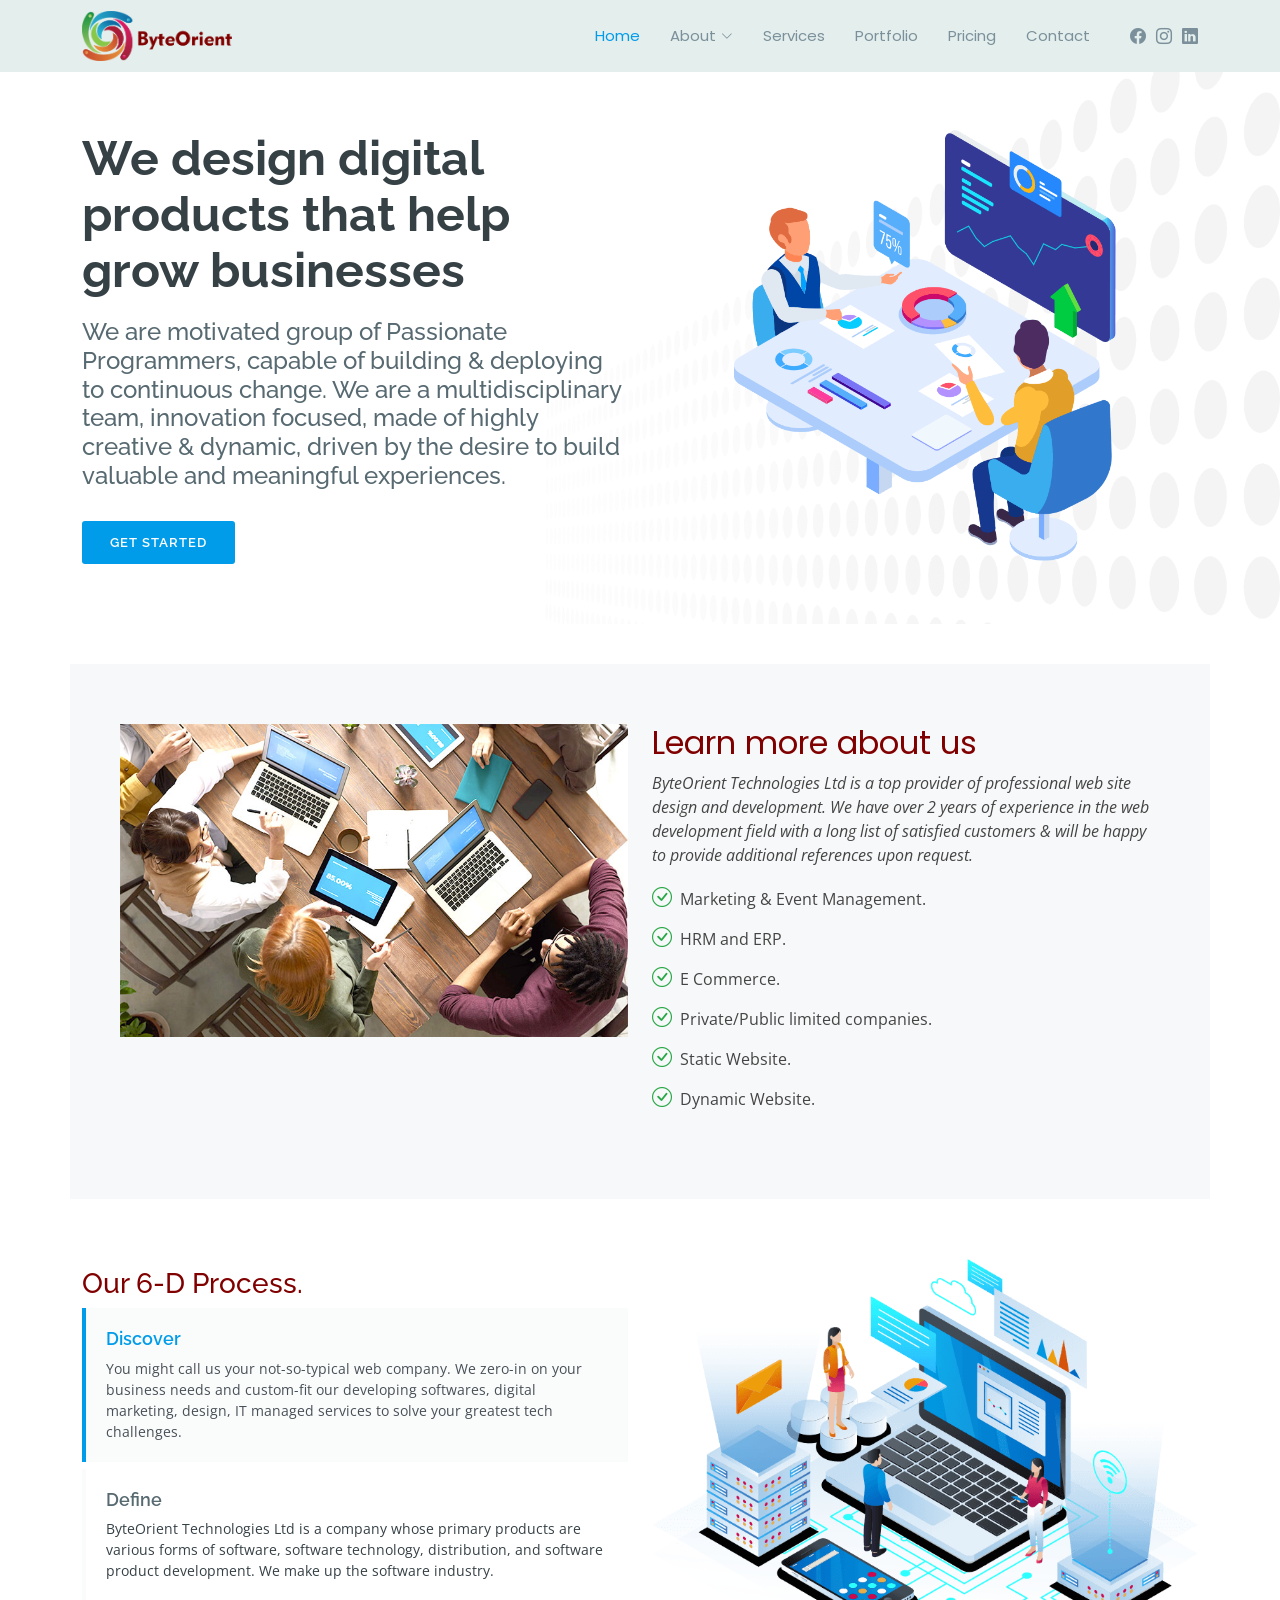
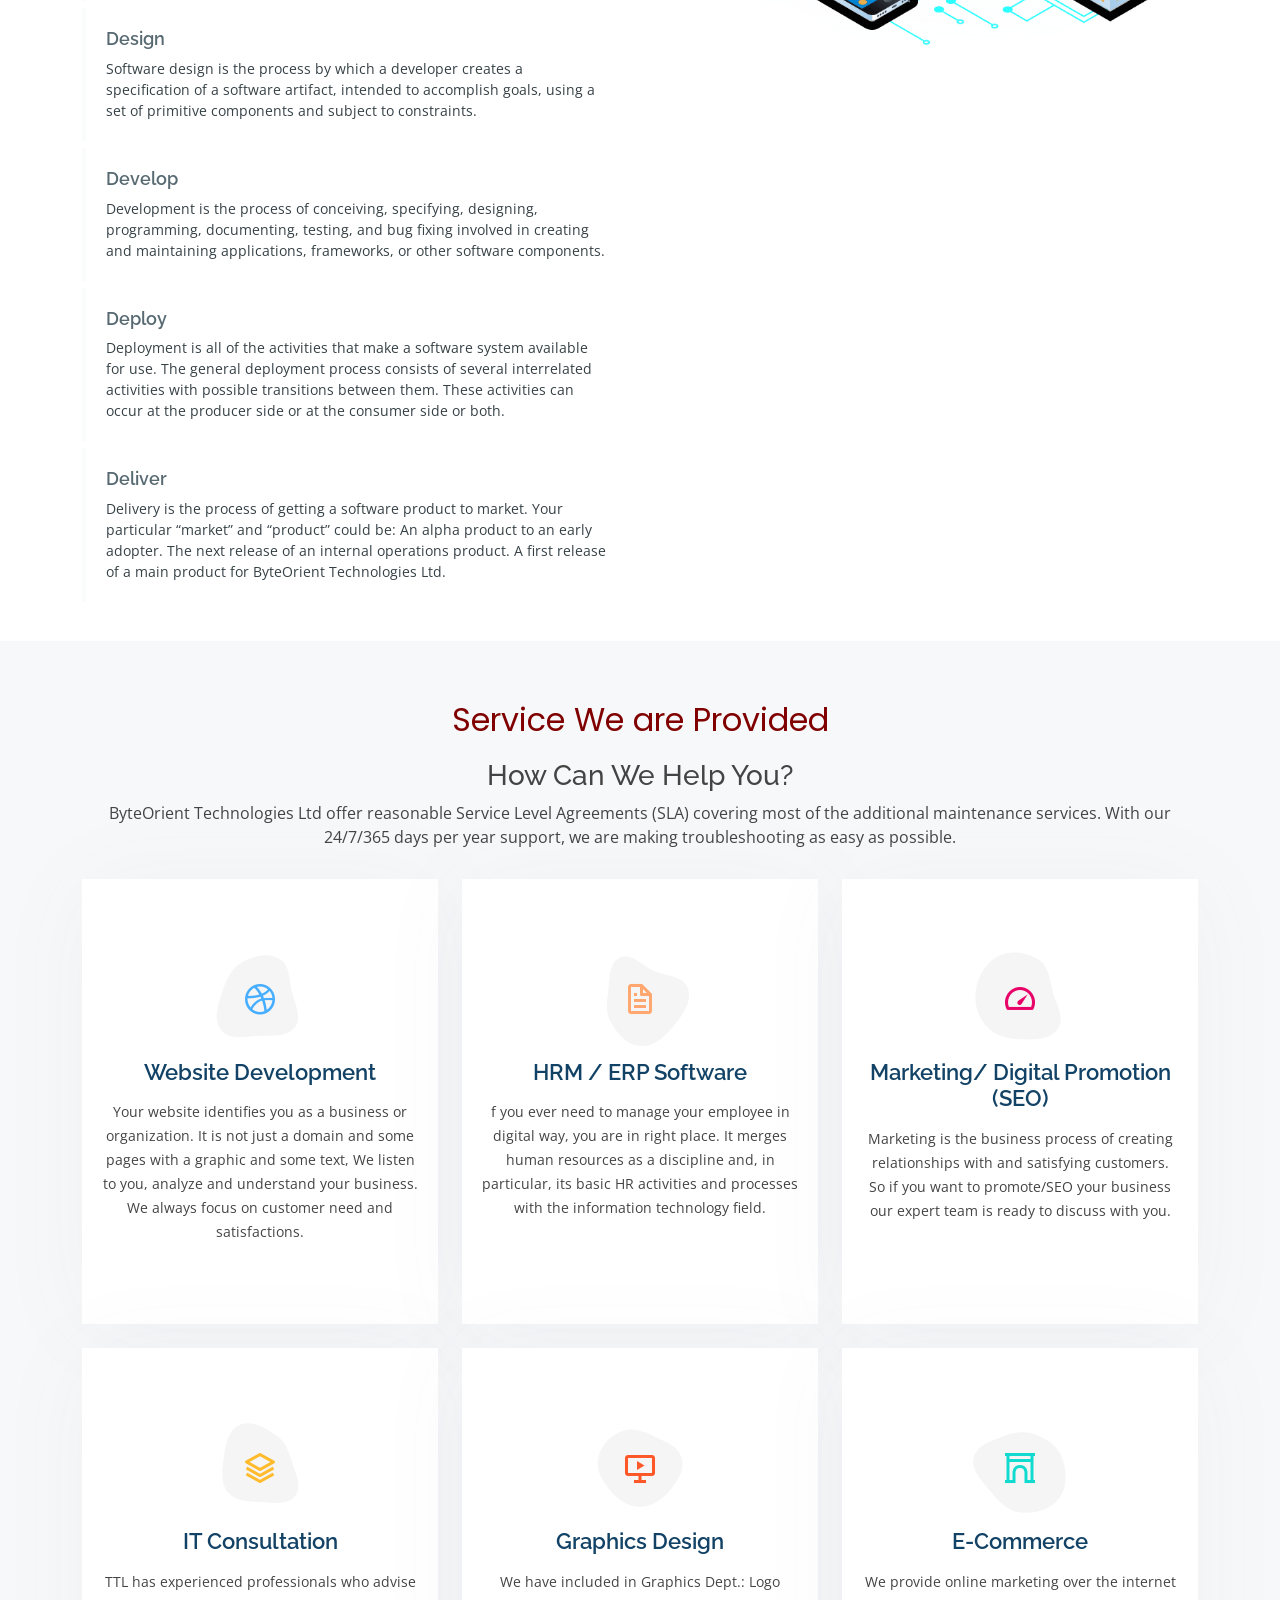
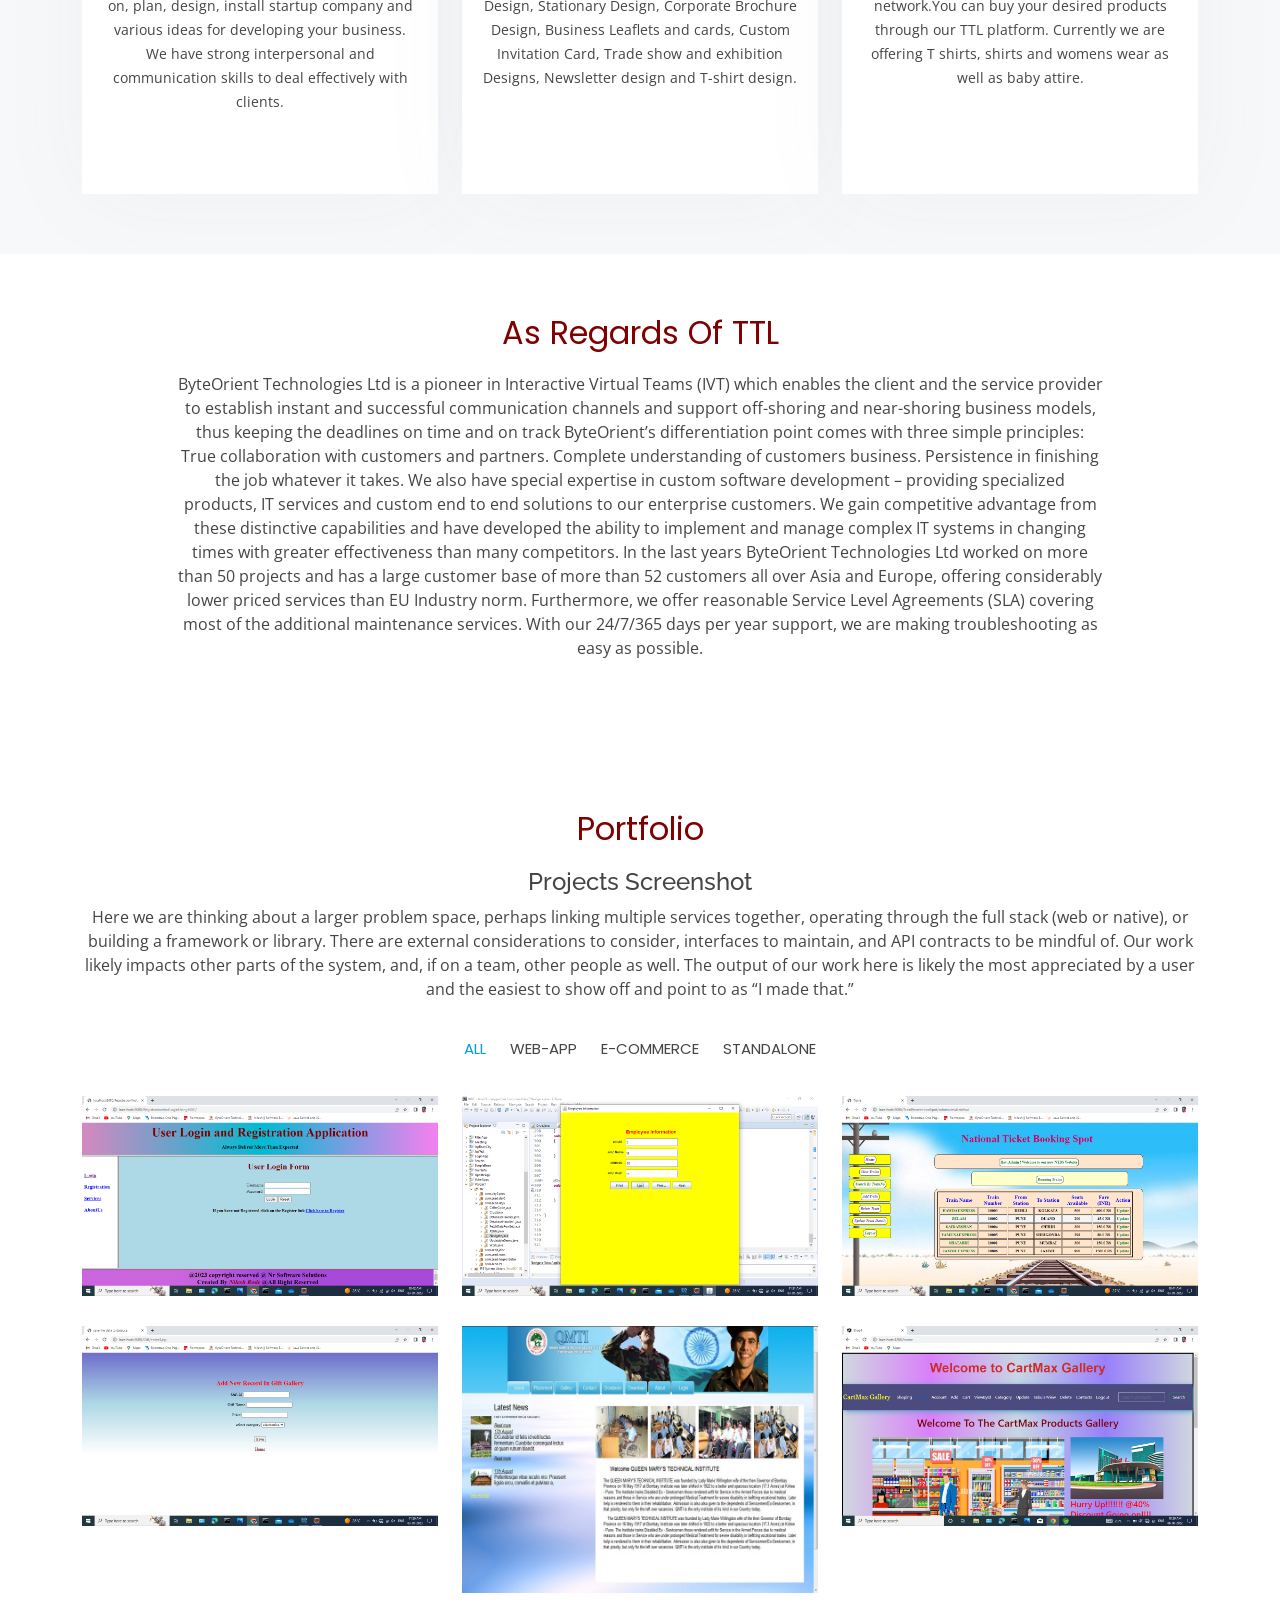
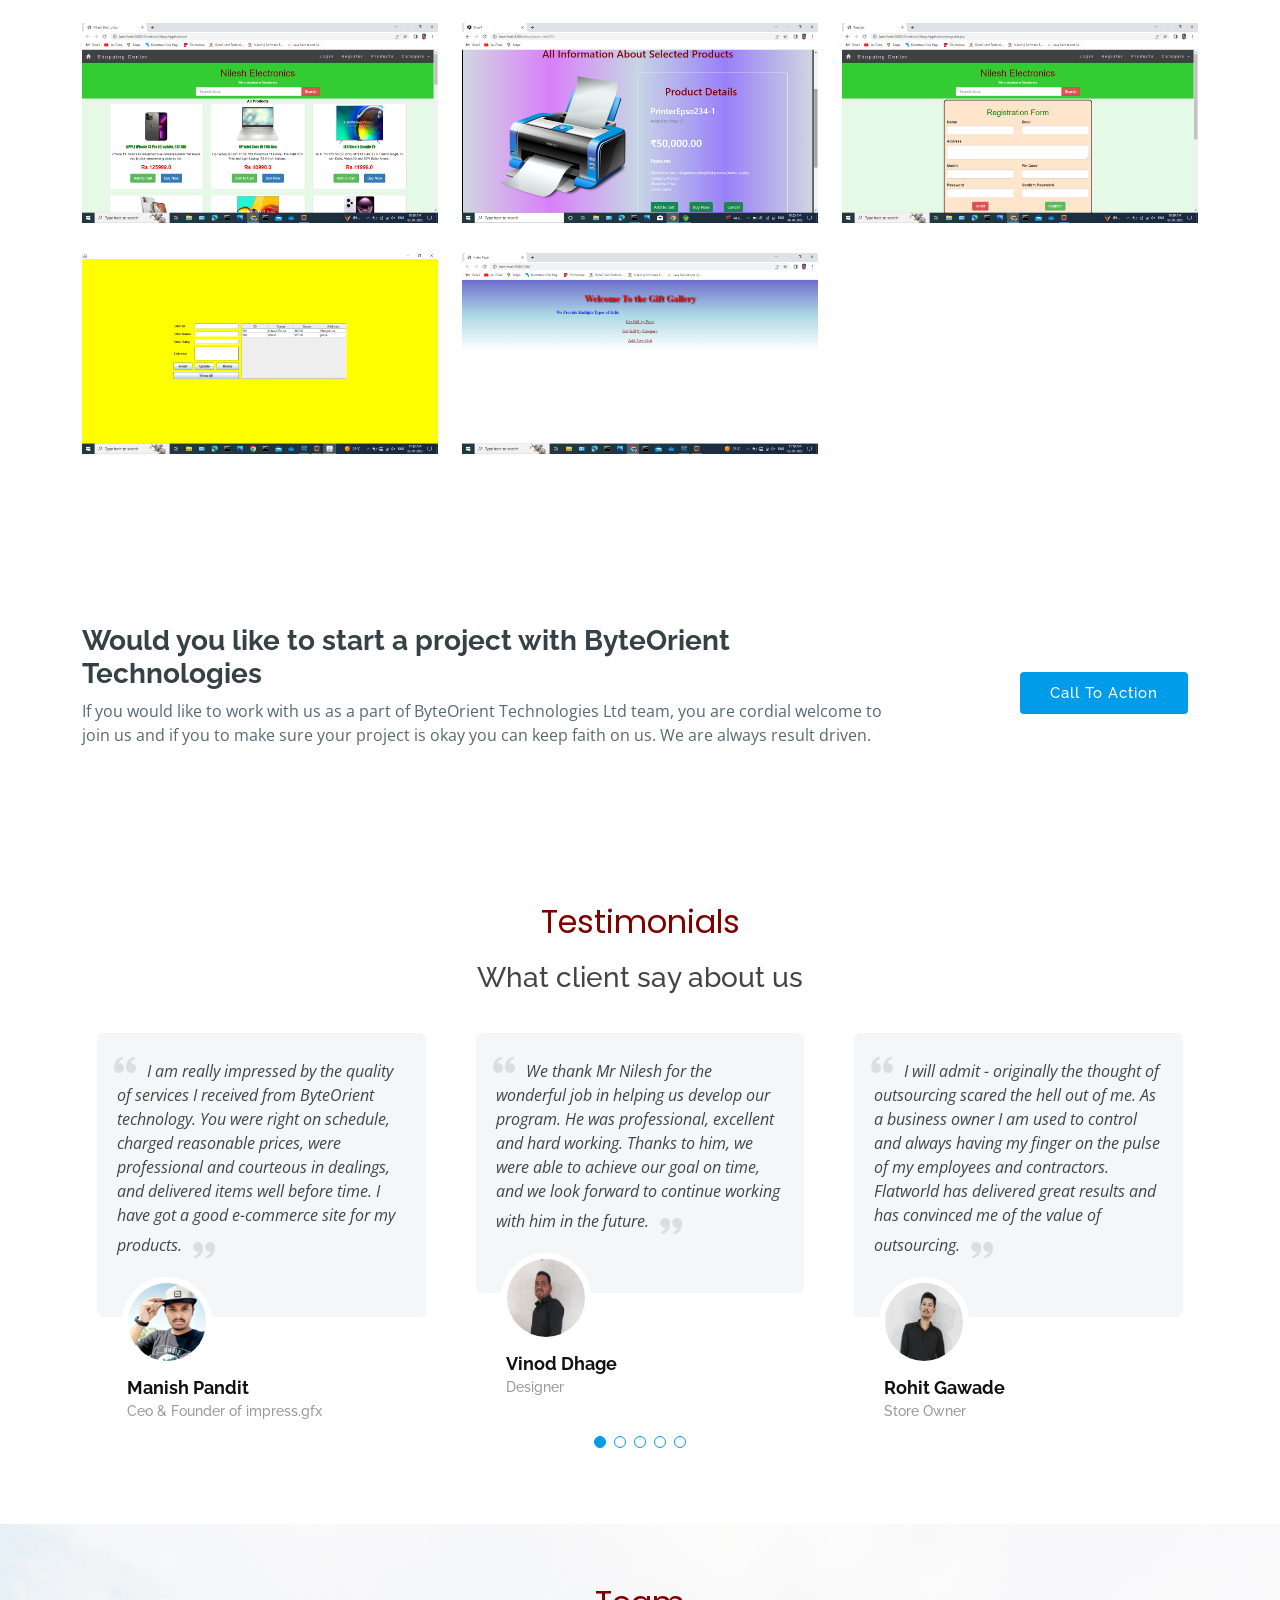
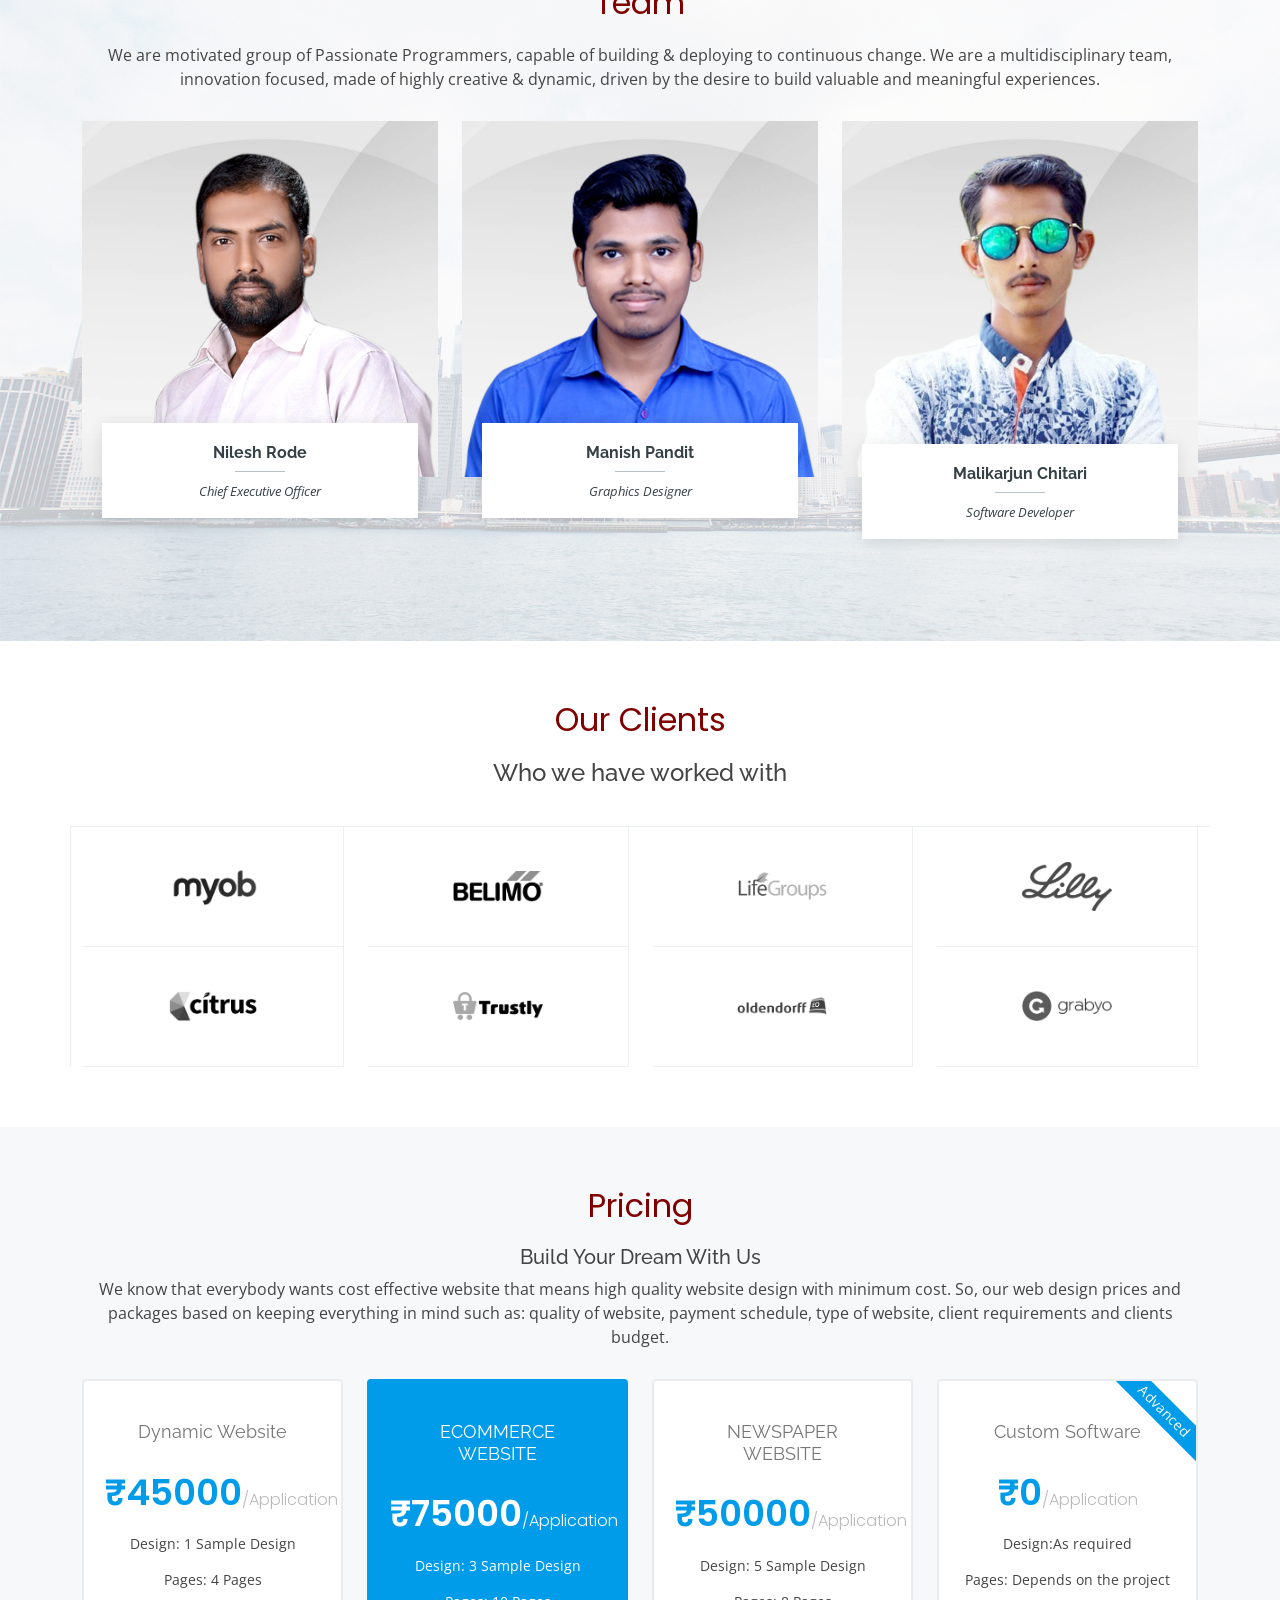
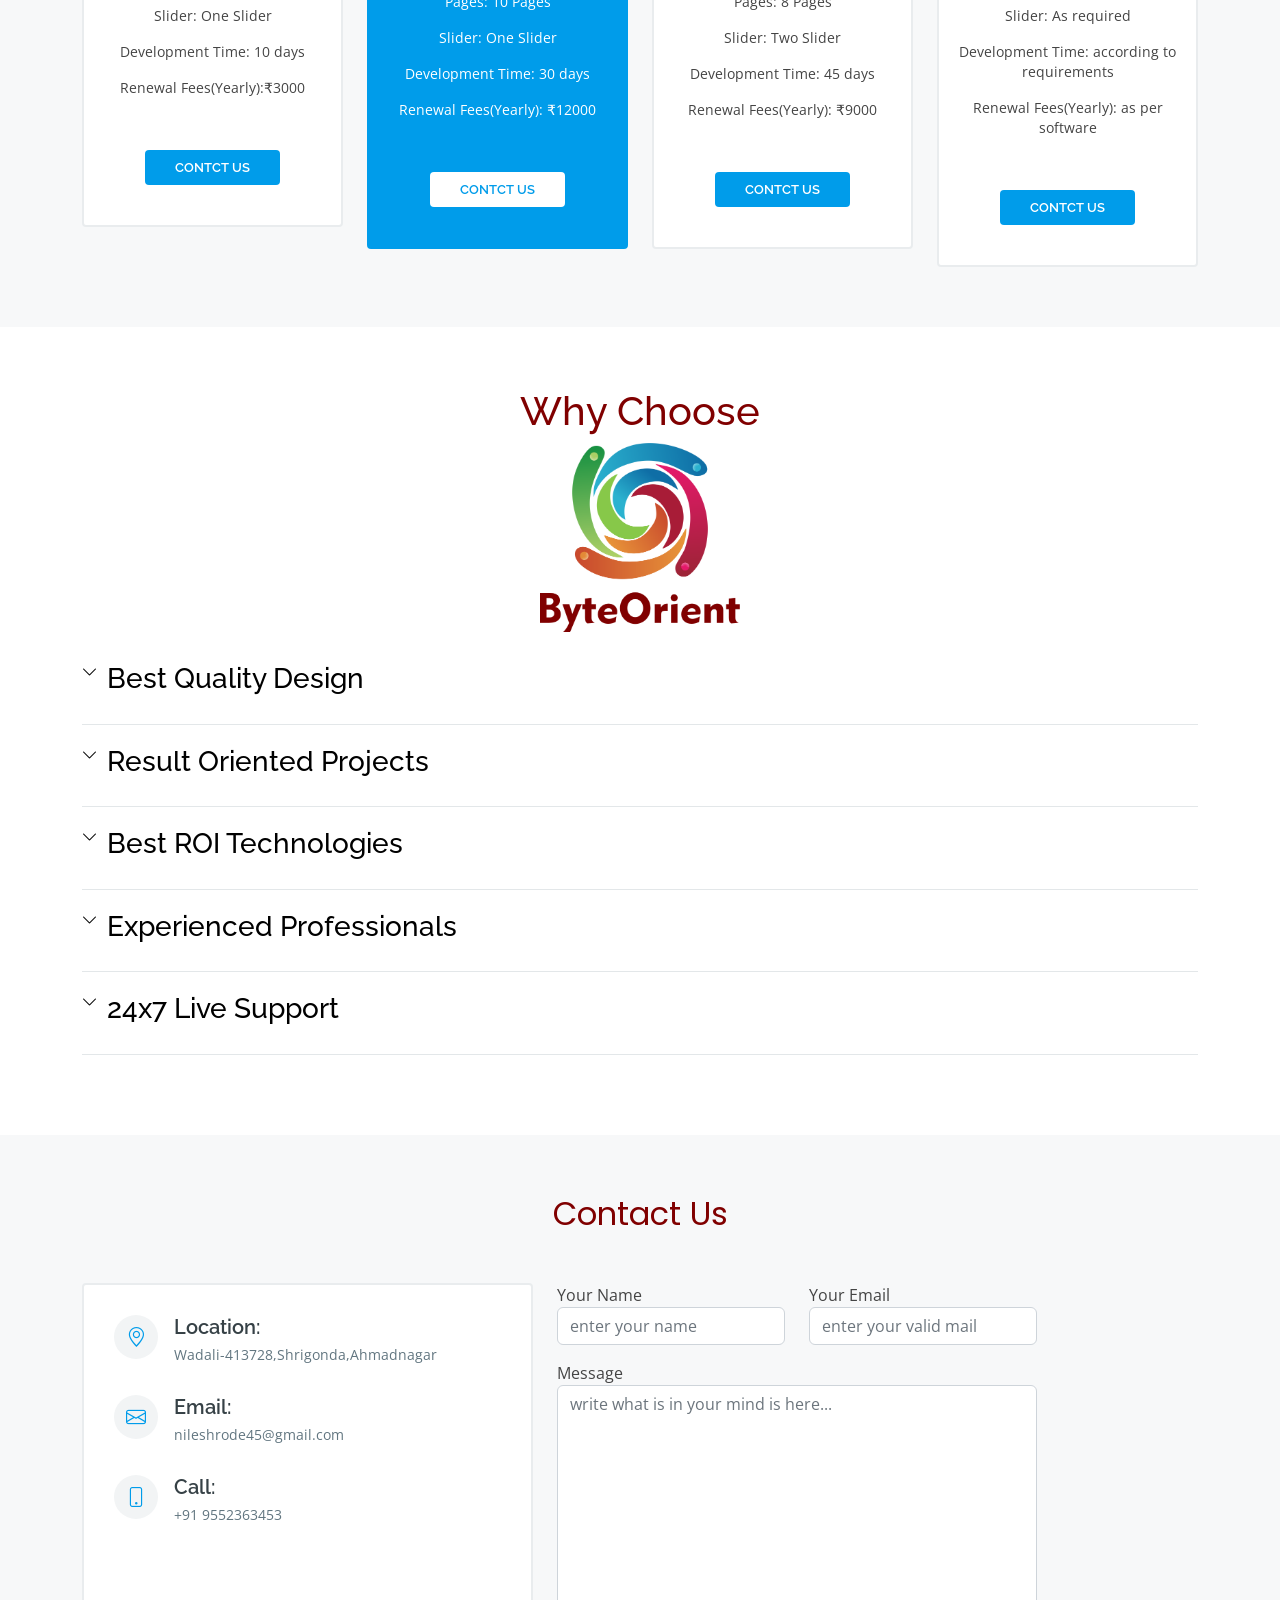
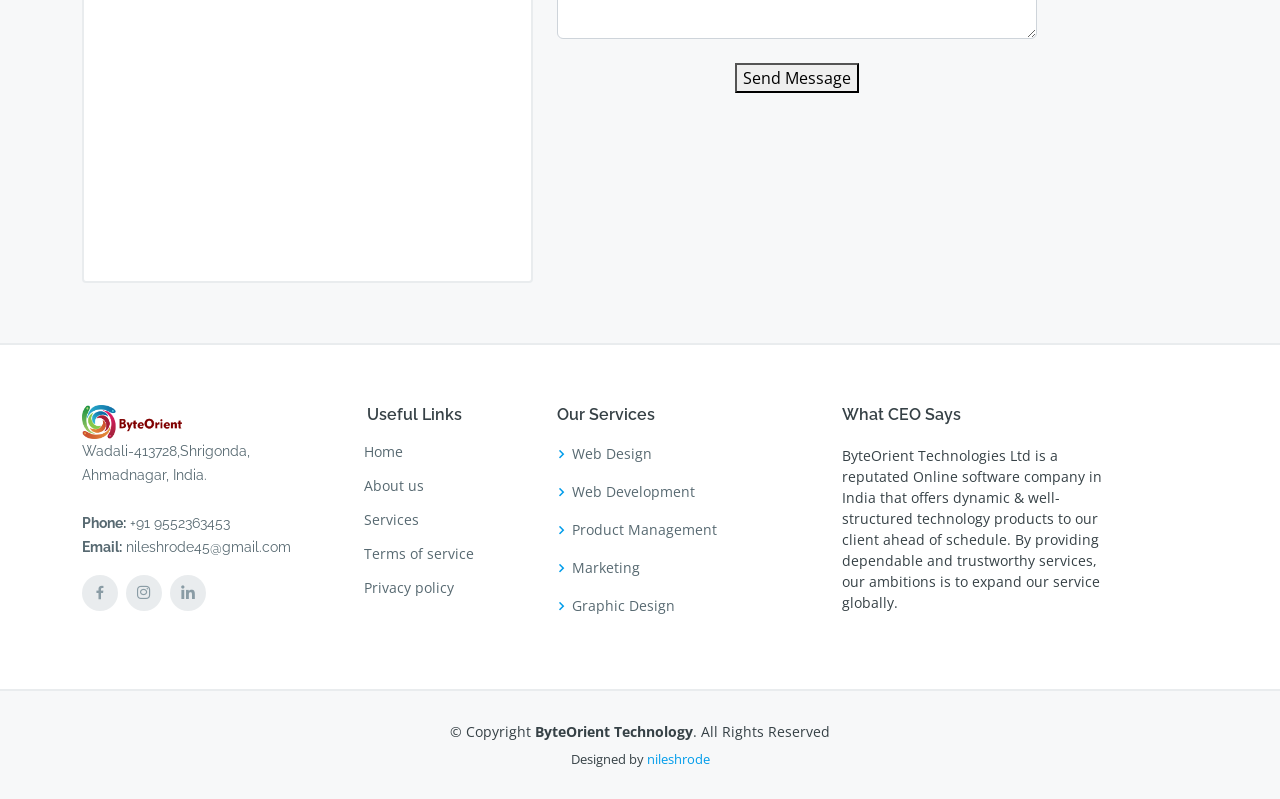
==== index.html @ e25392ad "commit" ====
<!DOCTYPE html>
<html lang="en">

<head>
  <meta charset="utf-8">
  <meta content="width=device-width, initial-scale=1.0" name="viewport">

  <title>ByteOrient Technology</title>
  <meta content="" name="description">
  <meta content="" name="keywords">

  <!-- Favicons -->
  <link href="assets/img/logo.png" rel="icon">
  <link href="assets/img/apple-touch-icon.png" rel="apple-touch-icon">

  <!-- Google Fonts -->
  <link href="https://fonts.googleapis.com/css?family=Open+Sans:300,300i,400,400i,600,600i,700,700i|Raleway:300,300i,400,400i,500,500i,600,600i,700,700i|Poppins:300,300i,400,400i,500,500i,600,600i,700,700i" rel="stylesheet">

  <!-- Vendor CSS Files -->
  <link href="assets/vendor/aos/aos.css" rel="stylesheet">
  <link href="assets/vendor/bootstrap/css/bootstrap.min.css" rel="stylesheet">
  <link href="assets/vendor/bootstrap-icons/bootstrap-icons.css" rel="stylesheet">
  <link href="assets/vendor/boxicons/css/boxicons.min.css" rel="stylesheet">
  <link href="assets/vendor/glightbox/css/glightbox.min.css" rel="stylesheet">
  <link href="assets/vendor/swiper/swiper-bundle.min.css" rel="stylesheet">

  <!-- Template Main CSS File -->
  <link href="assets/css/style.css" rel="stylesheet">

  <!-- =======================================================
  * Template Name:ByteOrient
  * Updated: Mar 10 2023 with Bootstrap v5.2.3
  * Template URL: https://bootstrapmade.com/scaffold-bootstrap-metro-style-template/
  * Author: BootstrapMade.com
  * License: https://bootstrapmade.com/license/
  ======================================================== -->
</head>

<body>

  <!-- ======= Header ======= -->

  <header id="header" class="fixed-top d-flex align-items-center"  style="background-color: rgb(227, 238, 237);">
    <div class="container d-flex align-items-center">

      <div class="logo me-auto">
        <!-- <h1 ><a href="index.html" style="color: maroon;">ByteOrient</a></h1> -->
        <!-- Uncomment below if you prefer to use an image logo -->
         <a href="index.html"><img src="assets/img/logo.png" alt="" class="img-fluid" width="150px" height="150px" ></a>
      </div>

      <nav id="navbar"  class="navbar order-last order-lg-0">
        <ul>
          <li><a class="nav-link scrollto active" href="#hero">Home</a></li>
          <li class="dropdown"><a href="#"><span>About</span> <i class="bi bi-chevron-down"></i></a>
            <ul>
              <li><a class="nav-link scrollto" href="#about">About Us</a></li>
              <li><a class="nav-link scrollto" href="#team">Team</a></li>
              <li><a class="nav-link scrollto" href="#testimonials">Testimonials</a></li>
            </ul>
          </li>
          <li><a class="nav-link scrollto" href="#services">Services</a></li>
          <li><a class="nav-link scrollto " href="#portfolio">Portfolio</a></li>
          <li><a class="nav-link scrollto" href="#pricing">Pricing</a></li>
          <li><a class="nav-link scrollto" href="#contact">Contact</a></li>
        </ul>
        <i class="bi bi-list mobile-nav-toggle"></i>
      </nav><!-- .navbar -->


      <div class="header-social-links d-flex align-items-center">
        <a href="https://www.facebook.com/nilesh.rode.737/" class="facebook"><i class="bi bi-facebook"></i></a>
        <a href="https://www.instagram.com/nileshrode96/https://www.instagram.com/nileshrode96/" class="instagram"><i class="bi bi-instagram"></i></a>
        <a href="https://www.linkedin.com/in/nilesh-rode/" class="linkedin"><i class="bi bi-linkedin"></i></i></a>
      </div>

    </div>
  </header><!-- End Header -->

  <!-- ======= Hero Section ======= -->
  <section id="hero">

    <div class="container">
      <div class="row">
        <div class="col-lg-6 pt-5 pt-lg-0 order-2 order-lg-1 d-flex flex-column justify-content-center" data-aos="fade-up">
          <div>
            <h1>We design digital products that help grow businesses</h1>
            <h2>We are motivated group of Passionate Programmers, capable of building & deploying to continuous change. We are a multidisciplinary team, innovation focused, made of highly creative & dynamic, driven by the desire to build valuable and meaningful experiences.</h2>
            <a href="#about" class="btn-get-started scrollto">Get Started</a>
          </div>
        </div>
        <div class="col-lg-6 order-1 order-lg-2 hero-img" data-aos="fade-left">
          <img src="assets/img/hero-img.png" class="img-fluid" alt="">
        </div>
      </div>
    </div>

  </section><!-- End Hero -->

  <main id="main">

    <!-- ======= About Section ======= -->
    <section id="about" class="about">
      <div class="container">

        <div class="row">
          <div class="col-lg-6" data-aos="zoom-in">
            <img src="assets/img/about.jpg" class="img-fluid" alt="">
          </div>
          <div class="col-lg-6 d-flex flex-column justify-contents-center" data-aos="fade-left">
            <div class="content pt-4 pt-lg-0">
              <h3 style="color: maroon;">Learn more about us</h3>
              <p class="fst-italic">
                ByteOrient Technologies Ltd is a top provider of professional web site design and development. We have over 2 years of experience in the web development field with a long list of satisfied customers & will be happy to provide additional references upon request.

              
              </p>
              <ul>
                <li><i class="bi bi-check-circle"></i> Marketing & Event Management.</li>
                <li><i class="bi bi-check-circle"></i> HRM and ERP.</li>
                <li><i class="bi bi-check-circle"></i> E Commerce.</li>
                <li><i class="bi bi-check-circle"></i> Private/Public limited companies.</li>
                <li><i class="bi bi-check-circle"></i> Static Website.</li>
                <li><i class="bi bi-check-circle"></i> Dynamic Website.</li>
                


              </ul>
            </div>
          </div>
        </div>

      </div>
    </section><!-- End About Section -->

    <!-- ======= Features Section ======= -->
    <section id="features" class="features">
      <div class="container">

        <div class="row">
          <div class="col-lg-6 mt-2 mb-tg-0 order-2 order-lg-1">

            <h3 style="color: maroon;">Our 6-D Process.</h3>

            <ul class="nav nav-tabs flex-column">

              <li class="nav-item" data-aos="fade-up">
                <a class="nav-link active show" data-bs-toggle="tab" href="#tab-1">
                  <h4>Discover</h4>
                  <p>You might call us your not-so-typical web company. We zero-in on your business needs and custom-fit our developing softwares, digital marketing, design, IT managed services to solve your greatest tech challenges.</p>
                </a>
              </li>
              <li class="nav-item mt-2" data-aos="fade-up" data-aos-delay="100">
                <a class="nav-link" data-bs-toggle="tab" href="#tab-2">
                  <h4>Define</h4>
                  <p>ByteOrient Technologies Ltd is a company whose primary products are various forms of software, software technology, distribution, and software product development. We make up the software industry.</p>
                </a>
              </li>
              <li class="nav-item mt-2" data-aos="fade-up" data-aos-delay="200">
                <a class="nav-link" data-bs-toggle="tab" href="#tab-3">
                  <h4>Design</h4>
                  <p>Software design is the process by which a developer creates a specification of a software artifact, intended to accomplish goals, using a set of primitive components and subject to constraints.</p>
                </a>
              </li>

              <li class="nav-item mt-2" data-aos="fade-up" data-aos-delay="300">
                <a class="nav-link" data-bs-toggle="tab" href="#tab-4">
                  <h4>Develop</h4>
                  <p>Development is the process of conceiving, specifying, designing, programming, documenting, testing, and bug fixing involved in creating and maintaining applications, frameworks, or other software components.</p>
                </a>
              </li>

              <li class="nav-item mt-2" data-aos="fade-up" data-aos-delay="300">
                <a class="nav-link" data-bs-toggle="tab" href="#tab-5">
                  <h4>Deploy</h4>
                  <p>Deployment is all of the activities that make a software system available for use. The general deployment process consists of several interrelated activities with possible transitions between them. These activities can occur at the producer side or at the consumer side or both.</p>
                </a>
              </li>


              <li class="nav-item mt-2" data-aos="fade-up" data-aos-delay="300">
                <a class="nav-link" data-bs-toggle="tab" href="#tab-6">
                  <h4>Deliver</h4>
                  <p>Delivery is the process of getting a software product to market. Your particular “market” and “product” could be: An alpha product to an early adopter. The next release of an internal operations product. A first release of a main product for ByteOrient Technologies Ltd.</p>
                </a>
              </li>

            </ul>
          </div>
          <div class="col-lg-6 order-1 order-lg-2" data-aos="zoom-in">
            <div class="tab-content">

              <div class="tab-pane active show" id="tab-1">
                <figure>
                  <img src="assets/img/features-1.png" alt="" class="img-fluid">
                </figure>
              </div>

              <div class="tab-pane" id="tab-2">
                <figure>
                  <img src="assets/img/features-2.png" alt="" class="img-fluid">
                </figure>
              </div>

              <div class="tab-pane" id="tab-3">
                <figure>
                  <img src="assets/img/features-3.png" alt="" class="img-fluid">
                </figure>
              </div>

              <div class="tab-pane" id="tab-4">
                <figure>
                  <img src="assets/img/features-4.png" alt="" class="img-fluid">
                </figure>
              </div>

              <div class="tab-pane" id="tab-5">
                <figure>
                  <img src="assets/img/features-5.png" alt="" class="img-fluid">
                </figure>
              </div>

              <div class="tab-pane" id="tab-6">
                <figure>
                  <img src="assets/img/features-6.png" alt="" class="img-fluid">
                </figure>
              </div>

              

            </div>
          </div>
        </div>

      </div>
    </section><!-- End Features Section -->

    <!-- ======= Services Section ======= -->

<!-- ======= Services Section ======= -->



<section id="services" class="services section-bg">
  <div class="container" data-aos="fade-up">

    <div class="section-title">
      <h2 style="color: maroon;">Service We are Provided</h2>

      <h3 class="title"> How Can We Help You?  </h3>
        
      <p>ByteOrient Technologies Ltd offer reasonable Service Level Agreements (SLA) covering most of the additional maintenance services. With our 24/7/365 days per year support, we are making troubleshooting as easy as possible.</p>
    </div>

    <div class="row">
      <div class="col-lg-4 col-md-6 d-flex align-items-stretch" data-aos="zoom-in" data-aos-delay="100">
        <div class="icon-box iconbox-blue">
          <div class="icon">
            <svg width="100" height="100" viewBox="0 0 600 600" xmlns="http://www.w3.org/2000/svg">
              <path stroke="none" stroke-width="0" fill="#f5f5f5" d="M300,521.0016835830174C376.1290562159157,517.8887921683347,466.0731472004068,529.7835943286574,510.70327084640275,468.03025145048787C554.3714126377745,407.6079735673963,508.03601936045806,328.9844924480964,491.2728898941984,256.3432110539036C474.5976632858925,184.082847569629,479.9380746630129,96.60480741107993,416.23090153303,58.64404602377083C348.86323505073057,18.502131276798302,261.93793281208167,40.57373210992963,193.5410806939664,78.93577620505333C130.42746243093433,114.334589627462,98.30271207620316,179.96522072025542,76.75703585869454,249.04625023123273C51.97151888228291,328.5150500222984,13.704378332031375,421.85034740162234,66.52175969318436,486.19268352777647C119.04800174914682,550.1803526380478,217.28368757567262,524.383925680826,300,521.0016835830174"></path>
            </svg>
            <i class="bx bxl-dribbble"></i>
          </div>
          <h4><a href="">Website Development</a></h4>
          <p>Your website identifies you as a business or organization. It is not just a domain and some pages with a graphic and some text, We listen to you, analyze and understand your business. We always focus on customer need and satisfactions.</p>
        </div>
      </div>

      <div class="col-lg-4 col-md-6 d-flex align-items-stretch mt-4 mt-md-0" data-aos="zoom-in" data-aos-delay="200">
        <div class="icon-box iconbox-orange ">
          <div class="icon">
            <svg width="100" height="100" viewBox="0 0 600 600" xmlns="http://www.w3.org/2000/svg">
              <path stroke="none" stroke-width="0" fill="#f5f5f5" d="M300,582.0697525312426C382.5290701553225,586.8405444964366,449.9789794690241,525.3245884688669,502.5850820975895,461.55621195738473C556.606425686781,396.0723002908107,615.8543463187945,314.28637112970534,586.6730223649479,234.56875336149918C558.9533121215079,158.8439757836574,454.9685369536778,164.00468322053177,381.49747125262974,130.76875717737553C312.15926192815925,99.40240125094834,248.97055460311594,18.661163978235184,179.8680185752513,50.54337015887873C110.5421016452524,82.52863877960104,119.82277516462835,180.83849132639028,109.12597500060166,256.43424936330496C100.08760227029461,320.3096726198365,92.17705696193138,384.0621239912766,124.79988738764834,439.7174275375508C164.83382741302287,508.01625554203684,220.96474134820875,577.5009287672846,300,582.0697525312426"></path>
            </svg>
            <i class="bx bx-file"></i>
          </div>
          <h4><a href="">HRM / ERP Software</a></h4>
          <p>f you ever need to manage your employee in digital way, you are in right place. It merges human resources as a discipline and, in particular, its basic HR activities and processes with the information technology field.</p>
        </div>
      </div>

      <div class="col-lg-4 col-md-6 d-flex align-items-stretch mt-4 mt-lg-0" data-aos="zoom-in" data-aos-delay="300">
        <div class="icon-box iconbox-pink">
          <div class="icon">
            <svg width="100" height="100" viewBox="0 0 600 600" xmlns="http://www.w3.org/2000/svg">
              <path stroke="none" stroke-width="0" fill="#f5f5f5" d="M300,541.5067337569781C382.14930387511276,545.0595476570109,479.8736841581634,548.3450877840088,526.4010558755058,480.5488172755941C571.5218469581645,414.80211281144784,517.5187510058486,332.0715597781072,496.52539010469104,255.14436215662573C477.37192572678356,184.95920475031193,473.57363656557914,105.61284051026155,413.0603344069578,65.22779650032875C343.27470386102294,18.654635553484475,251.2091493199835,5.337323636656869,175.0934190732945,40.62881213300186C97.87086631185822,76.43348514350839,51.98124368387456,156.15599469081315,36.44837278890362,239.84606092416172C21.716077023791087,319.22268207091537,43.775223500013084,401.1760424656574,96.891909868211,461.97329694683043C147.22146801428983,519.5804099606455,223.5754009179313,538.201503339737,300,541.5067337569781"></path>
            </svg>
            <i class="bx bx-tachometer"></i>
          </div>
          <h4><a href="">Marketing/ Digital Promotion (SEO)</a></h4>
          <p>Marketing is the business process of creating relationships with and satisfying customers. So if you want to promote/SEO your business our expert team is ready to discuss with you.</p>
        </div>
      </div>

      <div class="col-lg-4 col-md-6 d-flex align-items-stretch mt-4" data-aos="zoom-in" data-aos-delay="100">
        <div class="icon-box iconbox-yellow">
          <div class="icon">
            <svg width="100" height="100" viewBox="0 0 600 600" xmlns="http://www.w3.org/2000/svg">
              <path stroke="none" stroke-width="0" fill="#f5f5f5" d="M300,503.46388370962813C374.79870501325706,506.71871716319447,464.8034551963731,527.1746412648533,510.4981551193396,467.86667711651364C555.9287308511215,408.9015244558933,512.6030010748507,327.5744911775523,490.211057578863,256.5855673507754C471.097692560561,195.9906835881958,447.69079081568157,138.11976852964426,395.19560036434837,102.3242989838813C329.3053358748298,57.3949838291264,248.02791733380457,8.279543830951368,175.87071277845988,42.242879143198664C103.41431057327972,76.34704239035025,93.79494320519305,170.9812938413882,81.28167332365135,250.07896920659033C70.17666984294237,320.27484674793965,64.84698225790005,396.69656628748305,111.28512138212992,450.4950937839243C156.20124167950087,502.5303643271138,231.32542653798444,500.4755392045468,300,503.46388370962813"></path>
            </svg>
            <i class="bx bx-layer"></i>
          </div>
          <h4><a href="">IT Consultation</a></h4>
          <p>TTL has experienced professionals who advise on, plan, design, install startup company and various ideas for developing your business. We have strong interpersonal and communication skills to deal effectively with clients.</p>
        </div>
      </div>

      <div class="col-lg-4 col-md-6 d-flex align-items-stretch mt-4" data-aos="zoom-in" data-aos-delay="200">
        <div class="icon-box iconbox-red">
          <div class="icon">
            <svg width="100" height="100" viewBox="0 0 600 600" xmlns="http://www.w3.org/2000/svg">
              <path stroke="none" stroke-width="0" fill="#f5f5f5" d="M300,532.3542879108572C369.38199826031484,532.3153073249985,429.10787420159085,491.63046689027357,474.5244479745417,439.17860296908856C522.8885846962883,383.3225815378663,569.1668002868075,314.3205725914397,550.7432151929288,242.7694973846089C532.6665558377875,172.5657663291529,456.2379748765914,142.6223662098291,390.3689995646985,112.34683881706744C326.66090330228417,83.06452184765237,258.84405631176094,53.51806209861945,193.32584062364296,78.48882559362697C121.61183558270385,105.82097193414197,62.805066853699245,167.19869350419734,48.57481801355237,242.6138429142374C34.843463184063346,315.3850353017275,76.69343916112496,383.4422959591041,125.22947124332185,439.3748458443577C170.7312796277747,491.8107796887764,230.57421082200815,532.3932930995766,300,532.3542879108572"></path>
            </svg>
            <i class="bx bx-slideshow"></i>
          </div>
          <h4><a href="">Graphics Design</a></h4>
          <p>We have included in Graphics Dept.: Logo Design, Stationary Design, Corporate Brochure Design, Business Leaflets and cards, Custom Invitation Card, Trade show and exhibition Designs, Newsletter design and T-shirt design.</p>
        </div>
      </div>

      <div class="col-lg-4 col-md-6 d-flex align-items-stretch mt-4" data-aos="zoom-in" data-aos-delay="300">
        <div class="icon-box iconbox-teal">
          <div class="icon">
            <svg width="100" height="100" viewBox="0 0 600 600" xmlns="http://www.w3.org/2000/svg">
              <path stroke="none" stroke-width="0" fill="#f5f5f5" d="M300,566.797414625762C385.7384707136149,576.1784315230908,478.7894351017131,552.8928747891023,531.9192734346935,484.94944893311C584.6109503024035,417.5663521118492,582.489472248146,322.67544863468447,553.9536738515405,242.03673114598146C529.1557734026468,171.96086150256528,465.24506316201064,127.66468636344209,395.9583748389544,100.7403814666027C334.2173773831606,76.7482773500951,269.4350130405921,84.62216499799875,207.1952322260088,107.2889140133804C132.92018162631612,134.33871894543012,41.79353780512637,160.00259165414826,22.644507872594943,236.69541883565114C3.319112789854554,314.0945973066697,72.72355303640163,379.243833228382,124.04198916343866,440.3218312028393C172.9286146004772,498.5055451809895,224.45579914871206,558.5317968840102,300,566.797414625762"></path>
            </svg>
            <i class="bx bx-arch"></i>
          </div>
          <h4><a href="">E-Commerce</a></h4>
          <p>We provide online marketing over the internet network.You can buy your desired products through our TTL platform. Currently we are offering T shirts, shirts and womens wear as well as baby attire.</p>
        </div>
      </div>

    </div>

  </div>
</section>



<!-- End Sevices Section -->

<section class="pad-tb fadeIn" data-wow-delay=".5s">
  <div class="container" data-aos="fade-up">
      <div class="row justify-content-center">
          <div class="col-lg-10">
              <div class="section-title">
              <h2 style="color: maroon;"> As Regards Of TTL </h2>


 <p>ByteOrient Technologies Ltd is a pioneer in Interactive Virtual Teams (IVT) which enables the client and the service provider to establish instant and successful communication channels and support off-shoring and near-shoring business models, thus keeping the deadlines on time and on track

ByteOrient’s differentiation point comes with three simple principles: 

 True collaboration with customers and partners.

 Complete understanding of customers business.

 Persistence in finishing the job whatever it takes.
We also have special expertise in custom software development – providing specialized products, IT services and custom end to end solutions to our enterprise customers. We gain competitive advantage from these distinctive capabilities and have developed the ability to implement and manage complex IT systems in changing times with greater effectiveness than many competitors. In the last years ByteOrient Technologies Ltd worked on more than 50 projects and has a large customer base of more than 52 customers all over Asia and Europe, offering considerably lower priced services than EU Industry norm.

Furthermore, we offer reasonable Service Level Agreements (SLA) covering most of the additional maintenance services. With our 24/7/365 days per year support, we are making troubleshooting as easy as possible. </p>
                 
              </div>
          </div>
      </div>
  </div>
</section>





    <!-- ======= Portfolio Section ======= -->
    <section id="portfolio" class="portfolio">
      <div class="container">

        <div class="section-title" data-aos="fade-up">
          <h2 style="color: maroon;">Portfolio</h2>
          <h4>  Projects Screenshot </h4>
          <p> Here we are thinking about a larger problem space, perhaps linking multiple services together, operating through the full stack (web or native), or building a framework or library. There are external considerations to consider, interfaces to maintain, and API contracts to be mindful of.

            Our work likely impacts other parts of the system, and, if on a team, other people as well. The output of our work here is likely the most appreciated by a user and the easiest to show off and point to as “I made that.”</p>
        </div>

        <div class="row">
          <div class="col-lg-12 d-flex justify-content-center" data-aos="fade-up" data-aos-delay="100">
            <ul id="portfolio-flters">
              <li data-filter="*" class="filter-active">All</li>
              <li data-filter=".filter-app">Web-App</li>
              <li data-filter=".filter-card">E-Commerce</li>
              <li data-filter=".filter-web">Standalone</li>
            </ul>
          </div>
        </div>





        <div class="row portfolio-container" data-aos="fade-up" data-aos-delay="200">





          <div class="col-lg-4 col-md-6 portfolio-item filter-app">



            <div class="portfolio-wrap">
              <img src="assets/img/portfolio/portfolio-1.png" class="img-fluid" alt="">
              <div class="portfolio-info">
                <h4>Web-App</h4>
                <p>Click the right icon to contact us for projects</p>
              </div>
              <div class="portfolio-links">
                <a href="assets/img/portfolio/portfolio-1.png" data-gallery="portfolioGallery" class="portfolio-lightbox" title="App 1"><i class="bx bx-plus"></i></a>
                <a href="#contact" title="paid" class="nav-link scrollto"><i class="bx bx-link"></i></a>
              </div>
            </div>

          </div>





          <div class="col-lg-4 col-md-6 portfolio-item filter-web">
            <div class="portfolio-wrap">
              <img src="assets/img/portfolio/portfolio-2.png" class="img-fluid" alt="">
              <div class="portfolio-info">
                <h4>Standalone</h4>
                <p>Click the right icon to contact us for projects</p>
              </div>
              <div class="portfolio-links">
                <a href="assets/img/portfolio/portfolio-2.png" data-gallery="portfolioGallery" class="portfolio-lightbox" title="Web 3"><i class="bx bx-plus"></i></a>
                <a href="#contact" title="paid" class="nav-link scrollto"><i class="bx bx-link"></i></a>
              </div>
            </div>
          </div>





          <div class="col-lg-4 col-md-6 portfolio-item filter-app">
            <div class="portfolio-wrap">
              <img src="assets/img/portfolio/portfolio-3.png" class="img-fluid" alt="">
              <div class="portfolio-info">
                <h4>Web-App</h4>
                <p>Click the right icon to contact us for projects</p>
              </div>
              <div class="portfolio-links">
                <a href="assets/img/portfolio/portfolio-3.png" data-gallery="portfolioGallery" class="portfolio-lightbox" title="App 2"><i class="bx bx-plus"></i></a>
                <a href="#contact" title="paid" class="nav-link scrollto"><i class="bx bx-link"></i></a>
              </div>
            </div>
          </div>



          <div class="col-lg-4 col-md-6 portfolio-item filter-app">
            <div class="portfolio-wrap">
              <img src="assets/img/portfolio/portfolio-11.png" class="img-fluid" alt="">
              <div class="portfolio-info">
                <h4>Web-App</h4>
                <p>Click the right icon to contact us for projects</p>
              </div>
              <div class="portfolio-links">
                <a href="assets/img/portfolio/portfolio-11.png" data-gallery="portfolioGallery" class="portfolio-lightbox" title="App 2"><i class="bx bx-plus"></i></a>
                <a href="#contact" title="paid" class="nav-link scrollto"><i class="bx bx-link"></i></a>
              </div>
            </div>
          </div>



          <div class="col-lg-4 col-md-6 portfolio-item filter-app">
            <div class="portfolio-wrap">
              <img src="assets/img/portfolio/portfolio-10.jpg" class="img-fluid" alt="">
              <div class="portfolio-info">
                <h4>Web-App</h4>
                <p>Click the right icon to contact us for projects</p>
              </div>
              <div class="portfolio-links">
                <a href="assets/img/portfolio/portfolio-10.jpg" data-gallery="portfolioGallery" class="portfolio-lightbox" title="App 2"><i class="bx bx-plus"></i></a>
                <a href="#contact" title="paid" class="nav-link scrollto"><i class="bx bx-link"></i></a>
              </div>
            </div>
          </div>





          <div class="col-lg-4 col-md-6 portfolio-item filter-card">
            <div class="portfolio-wrap">
              <img src="assets/img/portfolio/portfolio-4.png" class="img-fluid" alt="">
              <div class="portfolio-info">
                <h4>E-Commerce</h4>
                <p>Click the right icon to contact us for projects</p>
              </div>
              <div class="portfolio-links">
                <a href="assets/img/portfolio/portfolio-4.png" data-gallery="portfolioGallery" class="portfolio-lightbox" title="Card 2"><i class="bx bx-plus"></i></a>
                <a href="#contact" title="paid" class="nav-link scrollto"><i class="bx bx-link"></i></a>
              </div>
            </div>
          </div>






          <div class="col-lg-4 col-md-6 portfolio-item filter-card">
            <div class="portfolio-wrap">
              <img src="assets/img/portfolio/portfolio-7.png" class="img-fluid" alt="">
              <div class="portfolio-info">
                <h4>E-Commerce</h4>
                <p>Click the right icon to contact us for projects</p>
              </div>
              <div class="portfolio-links">
                <a href="assets/img/portfolio/portfolio-7.png" data-gallery="portfolioGallery" class="portfolio-lightbox" title="Card 2"><i class="bx bx-plus"></i></a>
                <a href="#contact" title="paid" class="nav-link scrollto"><i class="bx bx-link"></i></a>
              </div>
            </div>
          </div>



          
          <div class="col-lg-4 col-md-6 portfolio-item filter-card">
            <div class="portfolio-wrap">
              <img src="assets/img/portfolio/portfolio-8.png" class="img-fluid" alt="">
              <div class="portfolio-info">
                <h4>E-Commerce</h4>
                <p>Click the right icon to contact us for projects</p>
              </div>
              <div class="portfolio-links">
                <a href="assets/img/portfolio/portfolio-8.png" data-gallery="portfolioGallery" class="portfolio-lightbox" title="Card 2"><i class="bx bx-plus"></i></a>
                <a href="#contact" title="paid" class="nav-link scrollto"><i class="bx bx-link"></i></a>
              </div>
            </div>
          </div>



          <div class="col-lg-4 col-md-6 portfolio-item filter-card">
            <div class="portfolio-wrap">
              <img src="assets/img/portfolio/portfolio-9.png" class="img-fluid" alt="">
              <div class="portfolio-info">
                <h4>E-Commerce</h4>
                <p>Click the right icon to contact us for projects</p>
              </div>
              <div class="portfolio-links">
                <a href="assets/img/portfolio/portfolio-9.png" data-gallery="portfolioGallery" class="portfolio-lightbox" title="Card 2"><i class="bx bx-plus"></i></a>
                <a href="#contact" title="paid" class="nav-link scrollto"><i class="bx bx-link"></i></a>
              </div>
            </div>
          </div>


























          <div class="col-lg-4 col-md-6 portfolio-item filter-web">
            <div class="portfolio-wrap">
              <img src="assets/img/portfolio/portfolio-6.png" class="img-fluid" alt="">
              <div class="portfolio-info">
                <h4>Standalone</h4>
                <p>Click the right icon to contact us for projects</p>
              </div>
              <div class="portfolio-links">
                <a href="assets/img/portfolio/portfolio-6.png" data-gallery="portfolioGallery" class="portfolio-lightbox" title="Web 2"><i class="bx bx-plus"></i></a>
                <a href="#contact" title="paid" class="nav-link scrollto"><i class="bx bx-link"></i></a>
              </div>
            </div>
          </div>


          

          <div class="col-lg-4 col-md-6 portfolio-item filter-app">
            <div class="portfolio-wrap">
              <img src="assets/img/portfolio/portfolio-5.png" class="img-fluid" alt="">
              <div class="portfolio-info">
                <h4>Web-App</h4>
                <p>Click the right icon to contact us for projects</p>
              </div>
              <div class="portfolio-links">
                <a href="assets/img/portfolio/portfolio-5.png" data-gallery="portfolioGallery" class="portfolio-lightbox" title="App 3"><i class="bx bx-plus"></i></a>
                <a href="#contact" title="paid" class="nav-link scrollto"><i class="bx bx-link"></i></a>
              </div>
            </div>
          </div>

          


          
        </div>

      </div>
    </section><!-- End Portfolio Section -->

    <!-- ======= Cta Section ======= -->
    <section id="cta" class="cta">
      <div class="container">

        <div class="row" data-aos="zoom-in">
          <div class="col-lg-9 text-center text-lg-start">
            <h3>Would you like to start a project with ByteOrient Technologies</h3>
            <p> If you would like to work with us as a part of ByteOrient Technologies Ltd team, you are cordial welcome to join us and if you to make sure your project is okay you can keep faith on us. We are always result driven.</p>
          </div>
          <div class="col-lg-3 cta-btn-container text-center">
            <a class="cta-btn align-middle" href="tel:+919552363453" >Call To Action</a>



            
          </div>
        </div>

      </div>
    </section><!-- End Cta Section -->

    <!-- ======= Testimonials Section ======= -->
    <section id="testimonials" class="testimonials">
      <div class="container">

        <div class="section-title" data-aos="fade-up">
          <h2 style="color: maroon;">Testimonials</h2>
      <h3>What client say about us</h3> 
        </div>

        <div class="testimonials-slider swiper" data-aos="fade-up" data-aos-delay="100">
          <div class="swiper-wrapper">

            <div class="swiper-slide">
              <div class="testimonial-item">
                <p>
                  <i class="bx bxs-quote-alt-left quote-icon-left"></i>
                  I am really impressed by the quality of services I received from ByteOrient technology. You were right on schedule, charged reasonable prices, were professional and courteous in dealings, and delivered items well before time. I have got a good e-commerce site for my products. 


                  <i class="bx bxs-quote-alt-right quote-icon-right"></i>
                </p>
                <img src="assets/img/testimonials/testimonials-1.jpg" class="testimonial-img" alt="">
                <h3>Manish Pandit</h3>
                <h4>Ceo &amp; Founder of impress.gfx</h4>
              </div>
            </div><!-- End testimonial item -->

            <div class="swiper-slide">
              <div class="testimonial-item">
                <p>
                  <i class="bx bxs-quote-alt-left quote-icon-left"></i>
                  We thank Mr Nilesh for the wonderful job in helping us develop our program. He was professional, excellent and hard working. Thanks to him, we were able to achieve our goal on time, and we look forward to continue working with him in the future.


                  <i class="bx bxs-quote-alt-right quote-icon-right"></i>
                </p>
                <img src="assets/img/testimonials/testimonials-2.jpg" class="testimonial-img" alt="">
                <h3>Vinod Dhage</h3>
                <h4>Designer</h4>
              </div>
            </div><!-- End testimonial item -->

            <div class="swiper-slide">
              <div class="testimonial-item">
                <p>
                  <i class="bx bxs-quote-alt-left quote-icon-left"></i>
                  I will admit - originally the thought of outsourcing scared the hell out of me. As a business owner I am used to control and always having my finger on the pulse of my employees and contractors. Flatworld has delivered great results and has convinced me of the value of outsourcing.


                  <i class="bx bxs-quote-alt-right quote-icon-right"></i>
                </p>
                <img src="assets/img/testimonials/testimonials-3.jpg" class="testimonial-img" alt="">
                <h3>Rohit Gawade</h3>
                <h4>Store Owner</h4>
              </div>
            </div><!-- End testimonial item -->

            <div class="swiper-slide">
              <div class="testimonial-item">
                <p>
                  <i class="bx bxs-quote-alt-left quote-icon-left"></i>
                  We would like to express our satisfaction on the cooperation regarding the development of our web application. Mr. Nilesh did a very professional job. We are satisfied with the solution given to us and with the communication flow through the project. 


                  <i class="bx bxs-quote-alt-right quote-icon-right"></i>
                </p>
                <img src="assets/img/testimonials/testimonials-4.jpg" class="testimonial-img" alt="">
                <h3>Malikarjun Chitari</h3>
                <h4>Software developer</h4>
              </div>
            </div><!-- End testimonial item -->

            <div class="swiper-slide">
              <div class="testimonial-item">
                <p>
                  <i class="bx bxs-quote-alt-left quote-icon-left"></i>
                  I wanted to take a moment to thank you for the services you provided. Your team has been a pleasure to work with, professional and timely. The only delay in work that we have experienced has been due to our own lack of organization managing our projects, not yours. 


                  <i class="bx bxs-quote-alt-right quote-icon-right"></i>
                </p>
                <img src="assets/img/testimonials/testimonials-5.jpg" class="testimonial-img" alt="">
                <h3>Rahul Patil</h3>
                <h4>Entrepreneur</h4>
              </div>
            </div><!-- End testimonial item -->

          </div>
          <div class="swiper-pagination"></div>
        </div>

      </div>
    </section><!-- End Testimonials Section -->

    <!-- ======= Team Section ======= -->
    <section id="team" class="team">
      <div class="container">

        <div class="section-title" data-aos="fade-up">
          <h2 style="color: maroon;">Team</h2>
          <p>We are motivated group of Passionate Programmers, capable of building & deploying to continuous change.
             We are a multidisciplinary team, innovation focused, made of highly creative & dynamic, driven by the desire to build valuable and meaningful experiences.</p>
        </div>

        <div class="row">

          <div class="col-lg-4 col-md-6">
            <div class="member" data-aos="zoom-in">
              <div class="pic"><img src="assets/img/team/team-1.png" class="img-fluid" alt=""></div>
              <div class="member-info">
                <h4>Nilesh Rode</h4>
                <span>Chief Executive Officer</span>
                <div class="social">
                  <a href="https://www.facebook.com/nilesh.rode.737/"><i class="bi bi-facebook"></i></a>
                  <a href="https://www.instagram.com/nileshrode96/"><i class="bi bi-instagram"></i></a>
                  <a href="https://www.linkedin.com/in/nilesh-rode/"><i class="bi bi-linkedin"></i></a>
                </div>
              </div>
            </div>
          </div>

          <div class="col-lg-4 col-md-6">
            <div class="member" data-aos="zoom-in" data-aos-delay="100">
              <div class="pic"><img src="assets/img/team/team-2.png" class="img-fluid" alt=""></div>
              <div class="member-info">
                <h4>Manish Pandit</h4>
                <span>Graphics Designer</span>
                <div class="social">
                  <a href="https://www.facebook.com/manishpanditofficial"><i class="bi bi-facebook"></i></a>
                  <a href="https://www.instagram.com/manishpandit_3/"><i class="bi bi-instagram"></i></a>
                  <a href="https://www.linkedin.com/in/manishpandit3/"><i class="bi bi-linkedin"></i></a>
                </div>
              </div>
            </div>
          </div>

          

          <div class="col-lg-4 col-md-6">
            <div class="member" data-aos="zoom-in" data-aos-delay="200">
              <div class="pic"><img src="assets/img/team/team-3.png" class="img-fluid" alt=""></div>s
              <div class="member-info">
                <h4>Malikarjun Chitari</h4>
                <span>Software Developer</span>
                <div class="social">
                  <a href="https://www.facebook.com/mallikarjun.chitari.31"><i class="bi bi-facebook"></i></a>
                  <a href="https://www.instagram.com/_____mallikarjun________/"><i class="bi bi-instagram"></i></a>
                  <a href="https://www.linkedin.com/in/mallikarjun-chitari-3a4ab118b/"><i class="bi bi-linkedin"></i></a>
                </div>
              </div>
            </div>
          </div>

        </div>

      </div>
    </section><!-- End Team Section -->

    <!-- ======= Clients Section ======= -->
    <section id="clients" class="clients">
      <div class="container">

        <div class="section-title" data-aos="fade-up">
          <h2 style="color: maroon;"> Our Clients</h2>
          <h4> Who we have worked with </h4>
        </div>

        <div class="row no-gutters clients-wrap clearfix wow fadeInUp">

          <div class="col-lg-3 col-md-4 col-xs-6">
            <div class="client-logo" data-aos="zoom-in">
              <img src="assets/img/clients/client-1.png" class="img-fluid" alt="">
            </div>
          </div>

          <div class="col-lg-3 col-md-4 col-xs-6">
            <div class="client-logo" data-aos="zoom-in" data-aos-delay="100">
              <img src="assets/img/clients/client-2.png" class="img-fluid" alt="">
            </div>
          </div>

          <div class="col-lg-3 col-md-4 col-xs-6">
            <div class="client-logo" data-aos="zoom-in" data-aos-delay="150">
              <img src="assets/img/clients/client-3.png" class="img-fluid" alt="">
            </div>
          </div>

          <div class="col-lg-3 col-md-4 col-xs-6">
            <div class="client-logo" data-aos="zoom-in" data-aos-delay="200">
              <img src="assets/img/clients/client-4.png" class="img-fluid" alt="">
            </div>
          </div>

          <div class="col-lg-3 col-md-4 col-xs-6">
            <div class="client-logo" data-aos="zoom-in" data-aos-delay="250">
              <img src="assets/img/clients/client-5.png" class="img-fluid" alt="">
            </div>
          </div>

          <div class="col-lg-3 col-md-4 col-xs-6">
            <div class="client-logo" data-aos="zoom-in" data-aos-delay="300">
              <img src="assets/img/clients/client-6.png" class="img-fluid" alt="">
            </div>
          </div>

          <div class="col-lg-3 col-md-4 col-xs-6">
            <div class="client-logo" data-aos="zoom-in" data-aos-delay="350">
              <img src="assets/img/clients/client-7.png" class="img-fluid" alt="">
            </div>
          </div>

          <div class="col-lg-3 col-md-4 col-xs-6" data-aos="zoom-in" data-aos-delay="400">
            <div class="client-logo">
              <img src="assets/img/clients/client-8.png" class="img-fluid" alt="">
            </div>
          </div>

        </div>

      </div>
    </section><!-- End Clients Section -->

    <!-- ======= Pricing Section ======= -->
    <section id="pricing" class="pricing section-bg">
      <div class="container">

        <div class="section-title" data-aos="fade-up">
          <h2 style="color: maroon;">Pricing</h2>
          <h5>Build Your Dream With Us</h5>
<p> We know that everybody wants cost effective website that means high quality website design with minimum cost. So, our web design prices and packages based on keeping everything in mind such as: quality of website, payment schedule, type of website, client requirements and clients budget.</p>

        </div>

        <div class="row">

          <div class="col-lg-3 col-md-6">
            <div class="box" data-aos="zoom-in">
              <h3>Dynamic Website</h3>
              <h4><sup></sup>₹45000<span>/Application</span></h4>
              <ul>
                <li>Design: 1 Sample Design</li>
                <li>Pages: 4 Pages</li>
                <li>Slider: One Slider</li>
                <li> Development Time: 10 days  </li>
                <li >Renewal Fees(Yearly):₹3000</li>
                
              </ul>
              <div class="btn-wrap">
                <a href="#contact" class="btn-buy">Contct Us</a>
              </div>
            </div>
          </div>

          <div class="col-lg-3 col-md-6 mt-4 mt-md-0">
            <div class="box featured" data-aos="zoom-in" data-aos-delay="100">
              <h3>ECOMMERCE WEBSITE</h3>
              <h4><sup></sup>₹75000<span>/Application</span></h4>
              <ul>
                <li>Design: 3 Sample Design</li>
                <li>Pages: 10 Pages</li>
                <li>Slider: One Slider</li>
                <li> Development Time: 30 days  </li>
                <li >Renewal Fees(Yearly): ₹12000</li>
                
              </ul>
              <div class="btn-wrap">
                <a href="#contact" class="btn-buy">Contct Us</a>
              </div>
            </div>
          </div>

          <div class="col-lg-3 col-md-6 mt-4 mt-lg-0">
            <div class="box" data-aos="zoom-in" data-aos-delay="200">
              <h3>NEWSPAPER WEBSITE </h3>
              <h4><sup></sup>₹50000<span>/Application</span></h4>
              <ul>
                <li>Design: 5 Sample Design</li>
                <li>Pages: 8 Pages</li>
                <li>Slider: Two Slider</li>
                <li> Development Time: 45 days  </li>
                <li >Renewal Fees(Yearly): ₹9000</li>
                
              </ul></h3>
            
              <div class="btn-wrap">
                <a href="#contact" class="btn-buy">Contct Us</a>
              </div>
            </div>
          </div>

          <div class="col-lg-3 col-md-6 mt-4 mt-lg-0">
            <div class="box" data-aos="zoom-in" data-aos-delay="300">
              <span class="advanced">Advanced</span>
               <h3>Custom Software </h3>
              <h4><sup></sup>₹0<span>/Application</span></h4>
              <ul>
                <li>Design:As required</li>
                <li>Pages: Depends on the project</li>
                <li>Slider: As required</li>
                <li> Development Time: according to requirements  </li>
                <li >Renewal Fees(Yearly): as per software</li>
                
              </ul></h3>

              <div class="btn-wrap">
                <a href="#contact" class="btn-buy">Contct Us</a>
              </div>
            </div>
          </div>

        </div>

      </div>
    </section><!-- End Pricing Section -->

    <!-- ======= F.A.Q Section ======= -->
    <section id="faq" class="faq">
      <div class="container">

        <div class="section-title" data-aos="fade-up">

          <h1 class="title" style="color: maroon; font-size:40px;">  Why Choose  </h1>
             
          <div  data-aos="fade-left">
            <img src="assets/img/logo1.png" class="img-fluid" alt=""   width="200" height="200" >
          </div>


          
        </div>

        <ul class="faq-list">

          <li>
            <div data-bs-toggle="collapse" class="collapsed question" href="#faq1">    <h3> Best Quality Design</h3>   <i class="bi bi-chevron-down icon-show"></i><i class="bi bi-chevron-up icon-close"></i></div>
            <div id="faq1" class="collapse" data-bs-parent=".faq-list">
              <p>
                Software design usually involves problem solving and planning a software solution. This includes both a low-level component and algorithm design and a high-level, architecture design.We always try to give our best to maintain the best quality.
              </p>
            </div>
          </li>

          <li>
            <div data-bs-toggle="collapse" href="#faq2" class="collapsed question"><h3>Result Oriented Projects </h3> <i class="bi bi-chevron-down icon-show"></i><i class="bi bi-chevron-up icon-close"></i></div>
            <div id="faq2" class="collapse" data-bs-parent=".faq-list">
              <p>
                Result oriented is a term used to describe an individual or organization that focuses on outcome rather than process used to produce a product or deliver a service. As such, a number of processes are used where the most effective and economical process is identified.

              </p>
            </div>
          </li>

          <li>
            <div data-bs-toggle="collapse" href="#faq3" class="collapsed question"><h3> Best ROI Technologies </h3> <i class="bi bi-chevron-down icon-show"></i><i class="bi bi-chevron-up icon-close"></i></div>
            <div id="faq3" class="collapse" data-bs-parent=".faq-list">
              <p>
                Return on Investment (ROI) is one of the more important measurement standards for businesses. ROI displays how effectively a business is using its cash and equity resources. Small businesses can use ROI just as efficiently as a Fortune 500 corporation.
              </p>
            </div>
          </li>

          <li>
            <div data-bs-toggle="collapse" href="#faq4" class="collapsed question"> <h3>Experienced Professionals </h3> <i class="bi bi-chevron-down icon-show"></i><i class="bi bi-chevron-up icon-close"></i></div>
            <div id="faq4" class="collapse" data-bs-parent=".faq-list">
              <p>
                We have quality developer who can assure your product quality with efficient way and discuss with customer as a team professional.
              </p>
            </div>
          </li>

          <li>
            <div data-bs-toggle="collapse" href="#faq5" class="collapsed question">  <h3> 24x7 Live Support </h3> <i class="bi bi-chevron-down icon-show"></i><i class="bi bi-chevron-up icon-close"></i></div>
            <div id="faq5" class="collapse" data-bs-parent=".faq-list">
              <p>
                ByteOrient Technology Ltd offer reasonable Service Level Agreements (SLA) covering most of the additional maintenance services. With our 24/7/365 days per year support, we are making troubleshooting as easy as possible. ByteOrient Technology Ltd offer reasonable Service Level Agreements (SLA) covering most of the additional maintenance services. With our 24/7/365 days per year support, we are making troubleshooting as easy as possible.
              </p>
            </div>
          </li>

         

        </ul>

      </div>
    </section><!-- End Frequently Asked Questions Section -->

    <!-- ======= Contact Section ======= -->
    <section id="contact" class="contact section-bg">
      <div class="container">

        <div class="section-title" data-aos="fade-up">
          <h2 style="color: maroon;">Contact Us</h2>
        </div>

        <div class="row">

          <div class="col-lg-5 d-flex align-items-stretch" data-aos="fade-right">
            <div class="info">
              <div class="address">
                <i class="bi bi-geo-alt"></i>
                <h4>Location:</h4>
                <p>Wadali-413728,Shrigonda,Ahmadnagar</p>
              </div>

              <div class="email">
                <i class="bi bi-envelope"></i>
                <h4>Email:</h4>
                <p>nileshrode45@gmail.com</p>
              </div>

              <div class="phone">
                <i class="bi bi-phone"></i>
                <h4>Call:</h4>
                <p>+91 9552363453</p>
              </div>

              <iframe src="https://www.google.com/maps/embed?pb=!1m18!1m12!1m3!1d15124.161054573737!2d74.6875048233086!3d18.617258681580907!2m3!1f0!2f0!3f0!3m2!1i1024!2i768!4f13.1!3m3!1m2!1s0x3bc343dab849c157%3A0xef28b33db8ed6649!2sShrigonda%2C%20Maharashtra!5e0!3m2!1sen!2sin!4v1580705834693!5m2!1sen!2sin" frameborder="0" style="border:0; width: 100%; height: 290px;" allowfullscreen></iframe>
            </div>

          </div>





          <div class="col-lg-7 mt-5 mt-lg-0 d-flex align-items-stretch" data-aos="fade-left"   class="contacts__form">

            <form action="https://formspree.io/f/mgebrgdn" method="post" role="form" class="js-form">

              <div class="row">
                <div class="form-group col-md-6">
                  <label for="name">Your Name</label>
                  <input type="text" name="name" class="form-control" id="name" placeholder="enter your name"  required>
                </div>

                <div class="form-group col-md-6 mt-3 mt-md-0">
                  <label for="name">Your Email</label>
                  <input type="email" class="form-control" name="email" id="email" placeholder="enter your valid mail"  required>
                </div>
              </div>
              
              <div class="form-group mt-3">
                <label for="name">Message</label>
                <textarea class="form-control" name="message" rows="10" required placeholder="write what is in your mind is here..."></textarea>
              </div>
<br>
              <div class="text-center"><button type="submit" class="btn-main bg-btn3 lnk">Send Message</button></div>
            </form>
          </div>



        </div>

      </div>
    </section><!-- End Contact Section -->

  </main><!-- End #main -->

  <!-- ======= Footer ======= -->
  <footer id="footer">
    <div class="footer-top">
      <div class="container">
        <div class="row">

          <div class="col-lg-3 col-md-6">
            <div class="footer-info">
              
              <div class="logo me-auto">
                <!-- <h1 ><a href="index.html" style="color: maroon;">ByteOrient</a></h1> -->
                <!-- Uncomment below if you prefer to use an image logo -->
                 <a href="index.html"><img src="assets/img/logo.png" alt="" class="img-fluid" width="100px" height="100px" ></a>
              </div>


              <p>
                Wadali-413728,Shrigonda, <br>
                Ahmadnagar, India.<br><br>
                <strong>Phone:</strong> +91 9552363453<br>
                <strong>Email:</strong> nileshrode45@gmail.com<br>
              </p>



              <div class="social-links mt-3">
                
                <a href="https://www.facebook.com/nilesh.rode.737/" class="facebook"><i class="bx bxl-facebook"></i></a>
                <a href="https://www.instagram.com/nileshrode96/" class="instagram"><i class="bx bxl-instagram"></i></a>
                <a href="https://www.linkedin.com/in/nilesh-rode/" class="linkedin"><i class="bx bxl-linkedin"></i></a>
              </div>
            </div>
          </div>

          <div class="col-lg-2 col-md-6 footer-links">
            <h4>Useful Links</h4>
            <ul>
              <li><i class="nav-link scrollto"></i> <a href="#hero">Home</a></li>
              <li><i class="nav-link scrollto"></i> <a href="#about">About us</a></li>
              <li><i class="nav-link scrollto"></i> <a href="#services">Services</a></li>
              <li><i class="nav-link scrollto"></i> <a href="#">Terms of service</a></li>
              <li><i class="nav-link scrollto"></i> <a href="#">Privacy policy</a></li>
            </ul>
          </div>



          <div class="col-lg-3 col-md-6 footer-links">
            <h4>Our Services</h4>
            <ul>
              <li><i class="bx bx-chevron-right"></i> <a href="#">Web Design</a></li>
              <li><i class="bx bx-chevron-right"></i> <a href="#">Web Development</a></li>
              <li><i class="bx bx-chevron-right"></i> <a href="#">Product Management</a></li>
              <li><i class="bx bx-chevron-right"></i> <a href="#">Marketing</a></li>
              <li><i class="bx bx-chevron-right"></i> <a href="#">Graphic Design</a></li>
            </ul>
          </div>

         


          <div class="col-lg-3 col-md-6 footer-links">
            <h4>What CEO Says</h4>
           
            <p>ByteOrient Technologies Ltd is a reputated Online software company in India that offers dynamic & well-structured technology products to our client ahead of schedule. By providing dependable and trustworthy services, our ambitions is to expand our service globally.</p>


          </div>





        </div>
      </div>
    </div>

    <div class="container">
      <div class="copyright">
        &copy; Copyright <strong><span>ByteOrient Technology</span></strong>. All Rights Reserved
      </div>
      <div class="credits">
        <!-- All the links in the footer should remain intact. -->
        <!-- You can delete the links only if you purchased the pro version. -->
        <!-- Licensing information: https://bootstrapmade.com/license/ -->
        <!-- Purchase the pro version with working PHP/AJAX contact form: https://bootstrapmade.com/scaffold-bootstrap-metro-style-template/ -->
        Designed by <a href="https://nilesh-rode.github.io/nileshrode/">nileshrode</a>
      </div>
    </div>
  </footer><!-- End Footer -->

  <a href="#" class="back-to-top d-flex align-items-center justify-content-center"><i class="bi bi-arrow-up-short"></i></a>

  <!-- Vendor JS Files -->
  <script src="assets/vendor/aos/aos.js"></script>
  <script src="assets/vendor/bootstrap/js/bootstrap.bundle.min.js"></script>
  <script src="assets/vendor/glightbox/js/glightbox.min.js"></script>
  <script src="assets/vendor/isotope-layout/isotope.pkgd.min.js"></script>
  <script src="assets/vendor/swiper/swiper-bundle.min.js"></script>
  <script src="assets/vendor/php-email-form/validate.js"></script>

  <!-- Template Main JS File -->
  <script src="assets/js/main.js"></script>

</body>

</html>
---- assets/css/style.css ----
/**
* Template Name: Scaffold
* Updated: Mar 10 2023 with Bootstrap v5.2.3
* Template URL: https://bootstrapmade.com/scaffold-bootstrap-metro-style-template/
* Author: BootstrapMade.com
* License: https://bootstrapmade.com/license/
*/

/*--------------------------------------------------------------
# General
--------------------------------------------------------------*/
body {
  font-family: "Open Sans", sans-serif;
  color: #444444;
}

a {
  color: #009cea;
  text-decoration: none;
}

a:hover {
  color: #1eb4ff;
  text-decoration: none;
}

h1,
h2,
h3,
h4,
h5,
h6 {
  font-family: "Raleway", sans-serif;
}

/*--------------------------------------------------------------
# Back to top button
--------------------------------------------------------------*/
.back-to-top {
  position: fixed;
  visibility: hidden;
  opacity: 0;
  right: 15px;
  bottom: 15px;
  z-index: 996;
  background: #009cea;
  width: 40px;
  height: 40px;
  border-radius: 4px;
  transition: all 0.4s;
}

.back-to-top i {
  font-size: 28px;
  color: #fff;
  line-height: 0;
}

.back-to-top:hover {
  background: #14b1ff;
  color: #fff;
}

.back-to-top.active {
  visibility: visible;
  opacity: 1;
}

/*--------------------------------------------------------------
# Disable AOS delay on mobile
--------------------------------------------------------------*/
@media screen and (max-width: 768px) {
  [data-aos-delay] {
    transition-delay: 0 !important;
  }
}

/*--------------------------------------------------------------
# Header
--------------------------------------------------------------*/
#header {
  height: 72px;
  transition: all 0.5s;
  z-index: 997;
  transition: all 0.5s;
  background: #fff;
}

#header.header-scrolled {
  box-shadow: 0px 2px 15px rgba(0, 0, 0, 0.1);
}

#header .logo h1 {
  font-size: 30px;
  margin: 0;
  line-height: 0;
  font-weight: 600;
  letter-spacing: 1px;
  font-family: "Open Sans", sans-serif;
}

#header .logo h1 a,
#header .logo h1 a:hover {
  color: #576971;
  text-decoration: none;
}

#header .logo img {
  padding: 0;
  margin: 0;
  max-height: 70px;
}

/*--------------------------------------------------------------
# Header Social Links
--------------------------------------------------------------*/
.header-social-links {
  margin: 0 0 0 30px;
}

@media (max-width: 768px) {
  .header-social-links {
    margin: 0 15px 0 0;
  }
}

.header-social-links a {
  color: #7b909a;
  display: inline-block;
  line-height: 0px;
  transition: 0.3s;
  padding-left: 10px;
}

.header-social-links a:hover {
  color: #009cea;
}

/*--------------------------------------------------------------
# Navigation Menu
--------------------------------------------------------------*/
/**
* Desktop Navigation 
*/
.navbar {
  padding: 0;
}

.navbar ul {
  margin: 0;
  padding: 0;
  display: flex;
  list-style: none;
  align-items: center;
}

.navbar li {
  position: relative;
}

.navbar a,
.navbar a:focus {
  display: flex;
  align-items: center;
  justify-content: space-between;
  padding: 10px 0 10px 30px;
  font-size: 15px;
  font-family: "Poppins", sans-serif;
  color: #7b909a;
  white-space: nowrap;
  transition: 0.3s;
}

.navbar a i,
.navbar a:focus i {
  font-size: 12px;
  line-height: 0;
  margin-left: 5px;
}

.navbar a:hover,
.navbar .active,
.navbar .active:focus,
.navbar li:hover>a {
  color: #009cea;
}

.navbar .dropdown ul {
  display: block;
  position: absolute;
  left: 14px;
  top: calc(100% + 30px);
  margin: 0;
  padding: 10px 0;
  z-index: 99;
  opacity: 0;
  visibility: hidden;
  background: #fff;
  box-shadow: 0px 0px 30px rgba(127, 137, 161, 0.25);
  transition: 0.3s;
}

.navbar .dropdown ul li {
  min-width: 200px;
}

.navbar .dropdown ul a {
  padding: 10px 20px;
  font-size: 14px;
  color: #003651;
}

.navbar .dropdown ul a i {
  font-size: 12px;
}

.navbar .dropdown ul a:hover,
.navbar .dropdown ul .active:hover,
.navbar .dropdown ul li:hover>a {
  color: #009cea;
}

.navbar .dropdown:hover>ul {
  opacity: 1;
  top: 100%;
  visibility: visible;
}

.navbar .dropdown .dropdown ul {
  top: 0;
  left: calc(100% - 30px);
  visibility: hidden;
}

.navbar .dropdown .dropdown:hover>ul {
  opacity: 1;
  top: 0;
  left: 100%;
  visibility: visible;
}

@media (max-width: 1366px) {
  .navbar .dropdown .dropdown ul {
    left: -90%;
  }

  .navbar .dropdown .dropdown:hover>ul {
    left: -100%;
  }
}

/**
* Mobile Navigation 
*/
.mobile-nav-toggle {
  color: #364146;
  font-size: 28px;
  cursor: pointer;
  display: none;
  line-height: 0;
  transition: 0.5s;
}

.mobile-nav-toggle.bi-x {
  color: #fff;
}

@media (max-width: 991px) {
  .mobile-nav-toggle {
    display: block;
  }

  .navbar ul {
    display: none;
  }
}

.navbar-mobile {
  position: fixed;
  overflow: hidden;
  top: 0;
  right: 0;
  left: 0;
  bottom: 0;
  background: rgba(32, 38, 41, 0.9);
  transition: 0.3s;
  z-index: 999;
}

.navbar-mobile .mobile-nav-toggle {
  position: absolute;
  top: 15px;
  right: 15px;
}

.navbar-mobile ul {
  display: block;
  position: absolute;
  top: 55px;
  right: 15px;
  bottom: 15px;
  left: 15px;
  padding: 10px 0;
  background-color: #fff;
  overflow-y: auto;
  transition: 0.3s;
}

.navbar-mobile a,
.navbar-mobile a:focus {
  padding: 10px 20px;
  font-size: 15px;
  color: #364146;
}

.navbar-mobile a:hover,
.navbar-mobile .active,
.navbar-mobile li:hover>a {
  color: #009cea;
}

.navbar-mobile .getstarted,
.navbar-mobile .getstarted:focus {
  margin: 15px;
}

.navbar-mobile .dropdown ul {
  position: static;
  display: none;
  margin: 10px 20px;
  padding: 10px 0;
  z-index: 99;
  opacity: 1;
  visibility: visible;
  background: #fff;
  box-shadow: 0px 0px 30px rgba(127, 137, 161, 0.25);
}

.navbar-mobile .dropdown ul li {
  min-width: 200px;
}

.navbar-mobile .dropdown ul a {
  padding: 10px 20px;
}

.navbar-mobile .dropdown ul a i {
  font-size: 12px;
}

.navbar-mobile .dropdown ul a:hover,
.navbar-mobile .dropdown ul .active:hover,
.navbar-mobile .dropdown ul li:hover>a {
  color: #009cea;
}

.navbar-mobile .dropdown>.dropdown-active {
  display: block;
}

/*--------------------------------------------------------------
# Hero Section
--------------------------------------------------------------*/
#hero {
  width: 100%;
  background-image: url("../img/hero-bg.png");
  background-repeat: no-repeat;
  background-size: contain;
  background-position: right top;
  margin-top: 70px;
  padding: 60px 0;
}

#hero h1 {
  margin: 0 0 20px 0;
  font-size: 48px;
  font-weight: 700;
  line-height: 56px;
  color: #364146;
}

#hero h2 {
  color: #576971;
  margin-bottom: 30px;
  font-size: 24px;
}

#hero .btn-get-started {
  font-family: "Raleway", sans-serif;
  font-weight: 600;
  font-size: 13px;
  text-transform: uppercase;
  letter-spacing: 1px;
  display: inline-block;
  padding: 12px 28px;
  border-radius: 3px;
  transition: 0.5s;
  color: #fff;
  background: #009cea;
}

#hero .btn-get-started:hover {
  background: #008bd1;
}

#hero .hero-img {
  text-align: center;
}

#hero .hero-img img {
  width: 70%;
}

@media (min-width: 1024px) {
  #hero {
    background-attachment: fixed;
  }
}

@media (max-width: 992px) {
  #hero h1 {
    font-size: 32px;
    line-height: 40px;
  }

  #hero h2 {
    font-size: 20px;
  }
}

/*--------------------------------------------------------------
# Sections General
--------------------------------------------------------------*/
section {
  padding: 60px 0;
  overflow: hidden;
}

.section-bg {
  background-color: #f7f8f9;
}

.section-title {
  text-align: center;
  padding-bottom: 30px;
}

.section-title h2 {
  font-size: 32px;
  font-weight: 400;
  margin-bottom: 20px;
  padding-bottom: 0;
  font-family: "Poppins", sans-serif;
  color: #627680;
}

.section-title p {
  margin-bottom: 0;
}

/*--------------------------------------------------------------
# About
--------------------------------------------------------------*/
.about {
  padding: 0;
  margin-top: 40px;
}

.about .container {
  background-color: #f7f8f9;
  padding: 60px 50px;
}

@media (max-width: 992px) {
  .about .container {
    padding: 30px;
  }
}

.about .content h3 {
  font-weight: 400;
  font-size: 32px;
  color: #364146;
  font-family: "Poppins", sans-serif;
}

.about .content ul {
  list-style: none;
  padding: 0;
}

.about .content ul li {
  padding-bottom: 10px;
}

.about .content ul i {
  font-size: 20px;
  padding-right: 4px;
  color: #28a745;
}

.about .content p:last-child {
  margin-bottom: 0;
}

/*--------------------------------------------------------------
# Features
--------------------------------------------------------------*/
.features {
  padding-bottom: 40px;
}

.features .nav-tabs {
  border: 0;
}

.features .nav-link {
  border: 0;
  padding: 20px;
  transition: 0.3s;
  color: #364146;
  transition: 0.3s ease-in-out;
  border-radius: 0;
  border-left: 4px solid #fafbfb;
}

.features .nav-link h4 {
  font-size: 18px;
  font-weight: 600;
  transition: 0.3s ease-in-out;
  color: #576971;
}

.features .nav-link p {
  font-size: 14px;
  margin-bottom: 0;
}

.features .nav-link:hover {
  background: #fafbfb;
}

.features .nav-link:hover h4 {
  color: #364146;
}

.features .nav-link.active {
  border-radius: 0;
  border: 0;
  border-left: 4px solid #009cea;
  background: #fafbfb;
}

.features .nav-link.active h4 {
  color: #009cea;
}

.features .tab-pane.active {
  animation: slide-down 0.5s ease-out;
}

.features .tab-content {
  text-align: right;
}

@keyframes slide-down {
  0% {
    opacity: 0;
  }

  100% {
    opacity: 1;
  }
}

/*--------------------------------------------------------------
# Services
--------------------------------------------------------------*/
/*--------------------------------------------------------------
# Services
--------------------------------------------------------------*/
.services .icon-box {
  text-align: center;
  padding: 70px 20px 80px 20px;
  transition: all ease-in-out 0.3s;
  background: #fff;
  box-shadow: 0px 5px 90px 0px rgba(110, 123, 131, 0.05);
}

.services .icon-box .icon {
  margin: 0 auto;
  width: 100px;
  height: 100px;
  display: flex;
  align-items: center;
  justify-content: center;
  transition: ease-in-out 0.3s;
  position: relative;
}

.services .icon-box .icon i {
  font-size: 36px;
  transition: 0.5s;
  position: relative;
}

.services .icon-box .icon svg {
  position: absolute;
  top: 0;
  left: 0;
}

.services .icon-box .icon svg path {
  transition: 0.5s;
  fill: #f5f5f5;
}

.services .icon-box h4 {
  font-weight: 600;
  margin: 10px 0 15px 0;
  font-size: 22px;
}

.services .icon-box h4 a {
  color: #124265;
  transition: ease-in-out 0.3s;
}

.services .icon-box p {
  line-height: 24px;
  font-size: 14px;
  margin-bottom: 0;
}

.services .icon-box:hover {
  border-color: #fff;
  box-shadow: 0px 0 35px 0 rgba(0, 0, 0, 0.08);
}

.services .iconbox-blue i {
  color: #47aeff;
}

.services .iconbox-blue:hover .icon i {
  color: #fff;
}

.services .iconbox-blue:hover .icon path {
  fill: #47aeff;
}

.services .iconbox-orange i {
  color: #ffa76e;
}

.services .iconbox-orange:hover .icon i {
  color: #fff;
}

.services .iconbox-orange:hover .icon path {
  fill: #ffa76e;
}

.services .iconbox-pink i {
  color: #e80368;
}

.services .iconbox-pink:hover .icon i {
  color: #fff;
}

.services .iconbox-pink:hover .icon path {
  fill: #e80368;
}

.services .iconbox-yellow i {
  color: #ffbb2c;
}

.services .iconbox-yellow:hover .icon i {
  color: #fff;
}

.services .iconbox-yellow:hover .icon path {
  fill: #ffbb2c;
}

.services .iconbox-red i {
  color: #ff5828;
}

.services .iconbox-red:hover .icon i {
  color: #fff;
}

.services .iconbox-red:hover .icon path {
  fill: #ff5828;
}

.services .iconbox-teal i {
  color: #11dbcf;
}

.services .iconbox-teal:hover .icon i {
  color: #fff;
}

.services .iconbox-teal:hover .icon path {
  fill: #11dbcf;
}


/*--------------------------------------------------------------
# Portfolio
--------------------------------------------------------------*/
.portfolio .portfolio-item {
  margin-bottom: 30px;
}

.portfolio #portfolio-flters {
  padding: 0;
  margin: 0 auto 25px auto;
  list-style: none;
  text-align: center;
}

.portfolio #portfolio-flters li {
  cursor: pointer;
  display: inline-block;
  padding: 10px;
  font-size: 15px;
  font-weight: 400;
  line-height: 1;
  text-transform: uppercase;
  color: #444444;
  margin-bottom: 5px;
  transition: all 0.3s ease-in-out;
  font-family: "Poppins", sans-serif;
}

.portfolio #portfolio-flters li:hover,
.portfolio #portfolio-flters li.filter-active {
  color: #009cea;
}

.portfolio #portfolio-flters li:last-child {
  margin-right: 0;
}

.portfolio .portfolio-wrap {
  transition: 0.3s;
  position: relative;
  overflow: hidden;
  z-index: 1;
}

.portfolio .portfolio-wrap::before {
  content: "";
  background: rgba(255, 255, 255, 0.7);
  position: absolute;
  left: 30px;
  right: 30px;
  top: 30px;
  bottom: 30px;
  transition: all ease-in-out 0.3s;
  z-index: 2;
  opacity: 0;
}

.portfolio .portfolio-wrap .portfolio-info {
  opacity: 0;
  position: absolute;
  top: 10%;
  left: 0;
  right: 0;
  text-align: center;
  z-index: 3;
  transition: all ease-in-out 0.3s;
}

.portfolio .portfolio-wrap .portfolio-info h4 {
  font-size: 20px;
  color: #364146;
  font-weight: 600;
}

.portfolio .portfolio-wrap .portfolio-info p {
  color: #364146;
  font-size: 14px;
  text-transform: uppercase;
}

.portfolio .portfolio-wrap .portfolio-links {
  opacity: 0;
  left: 0;
  right: 0;
  bottom: 10%;
  text-align: center;
  z-index: 3;
  position: absolute;
  transition: all ease-in-out 0.3s;
}

.portfolio .portfolio-wrap .portfolio-links a {
  color: #009cea;
  margin: 0 2px;
  font-size: 24px;
  display: inline-block;
  transition: 0.3s;
  background: #eaf8ff;
  border-radius: 50px;
  line-height: 0;
  padding: 6px;
}

.portfolio .portfolio-wrap .portfolio-links a:hover {
  color: #fff;
  background: #009cea;
}

.portfolio .portfolio-wrap:hover::before {
  top: 0;
  left: 0;
  right: 0;
  bottom: 0;
  opacity: 1;
}

.portfolio .portfolio-wrap:hover .portfolio-info {
  opacity: 1;
  top: calc(50% - 48px);
}

.portfolio .portfolio-wrap:hover .portfolio-links {
  opacity: 1;
  bottom: calc(50% - 50px);
}

/*--------------------------------------------------------------
# Portfolio Details
--------------------------------------------------------------*/
.portfolio-details {
  padding-top: 40px;
}

.portfolio-details .portfolio-details-slider img {
  width: 100%;
}

.portfolio-details .portfolio-details-slider .swiper-pagination {
  margin-top: 20px;
  position: relative;
}

.portfolio-details .portfolio-details-slider .swiper-pagination .swiper-pagination-bullet {
  width: 12px;
  height: 12px;
  background-color: #fff;
  opacity: 1;
  border: 1px solid #009cea;
}

.portfolio-details .portfolio-details-slider .swiper-pagination .swiper-pagination-bullet-active {
  background-color: #009cea;
}

.portfolio-details .portfolio-info {
  padding: 30px;
  box-shadow: 0px 0 30px rgba(54, 65, 70, 0.08);
}

.portfolio-details .portfolio-info h3 {
  font-size: 22px;
  font-weight: 700;
  margin-bottom: 20px;
  padding-bottom: 20px;
  border-bottom: 1px solid #eee;
}

.portfolio-details .portfolio-info ul {
  list-style: none;
  padding: 0;
  font-size: 15px;
}

.portfolio-details .portfolio-info ul li+li {
  margin-top: 10px;
}

.portfolio-details .portfolio-description {
  padding-top: 30px;
}

.portfolio-details .portfolio-description h2 {
  font-size: 26px;
  font-weight: 700;
  margin-bottom: 20px;
}

.portfolio-details .portfolio-description p {
  padding: 0;
}

/*--------------------------------------------------------------
# Cta
--------------------------------------------------------------*/
.cta {
  background: linear-gradient(rgba(214, 219, 218, 0.8), rgba(247, 247, 247, 0.8)), url("../img/cta-bg.jpg") center center;
  background-size: cover;
  padding: 80px 0;
}

.cta h3 {
  color: #364146;
  font-size: 28px;
  font-weight: 700;
}

.cta p {
  color: #576971;
}

.cta .cta-btn {
  font-family: "Raleway", sans-serif;
  font-weight: 500;
  font-size: 15px;
  letter-spacing: 1px;
  display: inline-block;
  padding: 10px 30px;
  border-radius: 4px;
  transition: 0.5s;
  margin: 10px;
  color: #fff;
  background: #009cea;
}

.cta .cta-btn:hover {
  background: #008bd1;
}

@media (min-width: 1024px) {
  .cta {
    background-attachment: fixed;
  }
}

@media (min-width: 769px) {
  .cta .cta-btn-container {
    display: flex;
    align-items: center;
    justify-content: flex-end;
  }
}

/*--------------------------------------------------------------
# Testimonials
--------------------------------------------------------------*/
.testimonials .testimonials-carousel,
.testimonials .testimonials-slider {
  overflow: hidden;
}

.testimonials .testimonial-item {
  box-sizing: content-box;
  min-height: 320px;
}

.testimonials .testimonial-item .testimonial-img {
  width: 90px;
  border-radius: 50%;
  margin: -40px 0 0 40px;
  position: relative;
  z-index: 2;
  border: 6px solid #fff;
}

.testimonials .testimonial-item h3 {
  font-size: 18px;
  font-weight: bold;
  margin: 10px 0 5px 45px;
  color: #111;
}

.testimonials .testimonial-item h4 {
  font-size: 14px;
  color: #999;
  margin: 0 0 0 45px;
}

.testimonials .testimonial-item .quote-icon-left,
.testimonials .testimonial-item .quote-icon-right {
  color: #d8dee1;
  font-size: 26px;
}

.testimonials .testimonial-item .quote-icon-left {
  display: inline-block;
  left: -5px;
  position: relative;
}

.testimonials .testimonial-item .quote-icon-right {
  display: inline-block;
  right: -5px;
  position: relative;
  top: 10px;
}

.testimonials .testimonial-item p {
  font-style: italic;
  margin: 0 15px 0 15px;
  padding: 20px 20px 60px 20px;
  background: #f4f6f7;
  position: relative;
  border-radius: 6px;
  position: relative;
  z-index: 1;
}

.testimonials .swiper-pagination {
  margin-top: 20px;
  position: relative;
}

.testimonials .swiper-pagination .swiper-pagination-bullet {
  width: 12px;
  height: 12px;
  background-color: #fff;
  opacity: 1;
  border: 1px solid #009cea;
}

.testimonials .swiper-pagination .swiper-pagination-bullet-active {
  background-color: #009cea;
}

/*--------------------------------------------------------------
# Team
--------------------------------------------------------------*/
.team {
  background: url("../img/team-bg.jpg") center center no-repeat;
  background-size: cover;
  padding: 60px 0;
  position: relative;
}

.team::before {
  content: "";
  position: absolute;
  left: 0;
  right: 0;
  top: 0;
  bottom: 0;
  background: rgba(255, 255, 255, 0.75);
  z-index: 9;
}

.team .container {
  position: relative;
  z-index: 10;
}

.team .member {
  text-align: center;
  margin-bottom: 80px;
  position: relative;
}

.team .member .pic {
  overflow: hidden;
}

.team .member .member-info {
  position: absolute;
  top: 85%;
  left: 20px;
  right: 20px;
  background: #fff;
  padding: 20px 0;
  color: #364146;
  box-shadow: 0px 2px 15px rgba(0, 0, 0, 0.1);
  max-height: 95px;
  overflow: hidden;
  transition: max-height 0.5s ease-in-out;
}

.team .member:hover .member-info {
  max-height: 300px;
}

.team .member h4 {
  font-weight: 700;
  margin-bottom: 10px;
  font-size: 16px;
  color: #364146;
  position: relative;
  padding-bottom: 10px;
}

.team .member h4::after {
  content: "";
  position: absolute;
  display: block;
  width: 50px;
  height: 1px;
  background: #b5c1c6;
  bottom: 0;
  left: calc(50% - 25px);
}

.team .member span {
  font-style: italic;
  display: block;
  font-size: 13px;
}

.team .member .social {
  margin-top: 15px;
}

.team .member .social a {
  transition: color 0.3s;
  color: #627680;
}

.team .member .social a:hover {
  color: #009cea;
}

.team .member .social i {
  font-size: 16px;
  margin: 0 2px;
}

@media (max-width: 992px) {
  .team .member {
    margin-bottom: 110px;
  }
}

/*--------------------------------------------------------------
# Clients
--------------------------------------------------------------*/
.clients .clients-wrap {
  border-top: 1px solid #eceff0;
  border-left: 1px solid #eceff0;
}

.clients .client-logo {
  display: flex;
  justify-content: center;
  align-items: center;
  border-right: 1px solid #eceff0;
  border-bottom: 1px solid #eceff0;
  overflow: hidden;
  background: #fff;
  height: 120px;
  padding: 40px;
}

.clients .client-logo img {
  max-width: 50%;
  filter: grayscale(100);
}

.clients .client-logo:hover img {
  filter: none;
  transform: scale(1.1);
}

.clients img {
  transition: all 0.4s ease-in-out;
}

/*--------------------------------------------------------------
# Pricing
--------------------------------------------------------------*/
.pricing .box {
  padding: 20px;
  background: #fff;
  text-align: center;
  border-radius: 4px;
  position: relative;
  overflow: hidden;
  border: 2px solid #e9ecee;
}

.pricing h3 {
  font-weight: 400;
  padding: 20px 15px;
  font-size: 18px;
  font-weight: 400;
  color: #777777;
}

.pricing h4 {
  font-size: 36px;
  color: #009cea;
  font-weight: 600;
  font-family: "Poppins", sans-serif;
  margin-bottom: 20px;
}

.pricing h4 sup {
  font-size: 20px;
  top: -15px;
  left: -3px;
}

.pricing h4 span {
  color: #bababa;
  font-size: 16px;
  font-weight: 300;
}

.pricing ul {
  padding: 0;
  list-style: none;
  color: #444444;
  text-align: center;
  line-height: 20px;
  font-size: 14px;
}

.pricing ul li {
  padding-bottom: 16px;
}

.pricing ul i {
  color: #009cea;
  font-size: 18px;
  padding-right: 4px;
}

.pricing ul .na {
  color: #ccc;
  text-decoration: line-through;
}

.pricing .btn-wrap {
  padding: 20px 15px;
  text-align: center;
}

.pricing .btn-buy {
  background: #009cea;
  display: inline-block;
  padding: 8px 30px;
  border-radius: 4px;
  color: #fff;
  font-size: 13px;
  font-family: "Raleway", sans-serif;
  font-weight: 600;
  text-transform: uppercase;
}

.pricing .featured {
  background: #009cea;
  border-color: #009cea;
}

.pricing .featured h3,
.pricing .featured h4,
.pricing .featured h4 span,
.pricing .featured ul,
.pricing .featured ul .na {
  color: #fff;
}

.pricing .featured .btn-buy {
  background: #fff;
  color: #009cea;
}

.pricing .advanced {
  width: 200px;
  position: absolute;
  top: 18px;
  right: -68px;
  transform: rotate(45deg);
  z-index: 1;
  font-size: 14px;
  padding: 1px 0 3px 0;
  background: #009cea;
  color: #fff;
}

/*--------------------------------------------------------------
# Frequently Asked Questions
--------------------------------------------------------------*/
.faq {
  padding: 60px 0;
}

.faq .faq-list {
  padding: 0;
  list-style: none;
}

.faq .faq-list li {
  border-bottom: 1px solid #e3e7e9;
  margin-bottom: 20px;
  padding-bottom: 20px;
}

.faq .faq-list .question {
  display: block;
  position: relative;
  font-family: #009cea;
  font-size: 18px;
  line-height: 24px;
  font-weight: 400;
  padding-left: 25px;
  cursor: pointer;
  color: #007ab7;
  transition: 0.3s;
}

.faq .faq-list i {
  font-size: 16px;
  position: absolute;
  left: 0;
  top: -2px;
}

.faq .faq-list p {
  margin-bottom: 0;
  padding: 10px 0 0 25px;
}

.faq .faq-list .icon-show {
  display: none;
}

.faq .faq-list .collapsed {
  color: black;
}

.faq .faq-list .collapsed:hover {
  color: #009cea;
}

.faq .faq-list .collapsed .icon-show {
  display: inline-block;
  transition: 0.6s;
}

.faq .faq-list .collapsed .icon-close {
  display: none;
  transition: 0.6s;
}

/*--------------------------------------------------------------
# Contact
--------------------------------------------------------------*/
.contact .info {
  padding: 30px;
  background: #fff;
  width: 100%;
  border: 2px solid #e9ecee;
  border-radius: 4px;
}

.contact .info i {
  font-size: 20px;
  color: #009cea;
  float: left;
  width: 44px;
  height: 44px;
  background: #f2f4f5;
  display: flex;
  justify-content: center;
  align-items: center;
  border-radius: 50px;
  transition: all 0.3s ease-in-out;
}

.contact .info h4 {
  padding: 0 0 0 60px;
  font-size: 20px;
  font-weight: 600;
  margin-bottom: 5px;
  color: #364146;
}

.contact .info p {
  padding: 0 0 10px 60px;
  margin-bottom: 20px;
  font-size: 14px;
  color: #627680;
}

.contact .info .social-links {
  padding-left: 60px;
}

.contact .info .social-links a {
  font-size: 18px;
  display: inline-block;
  background: #333;
  color: #fff;
  line-height: 1;
  padding: 8px 0;
  border-radius: 50%;
  text-align: center;
  width: 36px;
  height: 36px;
  transition: 0.3s;
  margin-right: 10px;
}

.contact .info .social-links a:hover {
  background: #009cea;
  color: #fff;
}

.contact .info .email:hover i,
.contact .info .address:hover i,
.contact .info .phone:hover i {
  background: #009cea;
  color: #fff;
}

.contact .php-email-form {
  width: 100%;
  padding: 30px;
  background: #fff;
  border: 2px solid #e9ecee;
  border-radius: 4px;
}

.contact .php-email-form .form-group {
  padding-bottom: 8px;
}

.contact .php-email-form .error-message {
  display: none;
  color: #fff;
  background: #ed3c0d;
  text-align: left;
  padding: 15px;
  font-weight: 600;
}

.contact .php-email-form .error-message br+br {
  margin-top: 25px;
}

.contact .php-email-form .sent-message {
  display: none;
  color: #fff;
  background: #18d26e;
  text-align: center;
  padding: 15px;
  font-weight: 600;
}

.contact .php-email-form .loading {
  display: none;
  background: #fff;
  text-align: center;
  padding: 15px;
}

.contact .php-email-form .loading:before {
  content: "";
  display: inline-block;
  border-radius: 50%;
  width: 24px;
  height: 24px;
  margin: 0 10px -6px 0;
  border: 3px solid #18d26e;
  border-top-color: #eee;
  animation: animate-loading 1s linear infinite;
}

.contact .php-email-form input,
.contact .php-email-form textarea {
  border-radius: 0;
  box-shadow: none;
  font-size: 14px;
}

.contact .php-email-form input {
  height: 44px;
}

.contact .php-email-form textarea {
  padding: 10px 12px;
}

.contact .php-email-form button[type=submit] {
  background: #009cea;
  border: 0;
  padding: 10px 24px;
  color: #fff;
  transition: 0.4s;
  border-radius: 4px;
}

.contact .php-email-form button[type=submit]:hover {
  background: #1eb4ff;
}

@keyframes animate-loading {
  0% {
    transform: rotate(0deg);
  }

  100% {
    transform: rotate(360deg);
  }
}

/*--------------------------------------------------------------
# Breadcrumbs
--------------------------------------------------------------*/
.breadcrumbs {
  padding: 15px 0;
  background: #f4f6f7;
  min-height: 40px;
  margin-top: 70px;
}

.breadcrumbs h2 {
  font-size: 24px;
  font-weight: 600;
}

.breadcrumbs ol {
  display: flex;
  flex-wrap: wrap;
  list-style: none;
  padding: 0 0 10px 0;
  margin: 0;
  font-size: 14px;
}

.breadcrumbs ol li+li {
  padding-left: 10px;
}

.breadcrumbs ol li+li::before {
  display: inline-block;
  padding-right: 10px;
  color: #4c5c63;
  content: "/";
}

/*--------------------------------------------------------------
# Footer
--------------------------------------------------------------*/
#footer {
  background: #f7f8f9;
  padding: 0 0 30px 0;
  color: #364146;
  font-size: 14px;
}

#footer .footer-top {
  background: #fff;
  padding: 60px 0 30px 0;
  border-top: 2px solid #e9ecee;
  border-bottom: 2px solid #e9ecee;
}

#footer .footer-top .footer-info {
  margin-bottom: 30px;
}

#footer .footer-top .footer-info h3 {
  font-size: 24px;
  margin: 0 0 20px 0;
  padding: 2px 0 2px 0;
  line-height: 1;
  font-weight: 700;
}

#footer .footer-top .footer-info p {
  font-size: 14px;
  line-height: 24px;
  margin-bottom: 0;
  font-family: "Raleway", sans-serif;
  color: #576971;
}

#footer .footer-top .social-links a {
  font-size: 18px;
  display: inline-block;
  background: #e9ecee;
  color: #8a9ca5;
  line-height: 1;
  padding: 8px 0;
  margin-right: 4px;
  border-radius: 50%;
  text-align: center;
  width: 36px;
  height: 36px;
  transition: 0.3s;
}

#footer .footer-top .social-links a:hover {
  background: #009cea;
  color: #fff;
  text-decoration: none;
}

#footer .footer-top h4 {
  font-size: 16px;
  font-weight: 600;
  color: #364146;
  position: relative;
  padding-bottom: 12px;
}

#footer .footer-top .footer-links {
  margin-bottom: 30px;
}

#footer .footer-top .footer-links ul {
  list-style: none;
  padding: 0;
  margin: 0;
}

#footer .footer-top .footer-links ul i {
  padding-right: 2px;
  color: #009cea;
  font-size: 18px;
  line-height: 1;
  margin-left: -5px;
}

#footer .footer-top .footer-links ul li {
  padding: 10px 0;
  display: flex;
  align-items: center;
}

#footer .footer-top .footer-links ul li:first-child {
  padding-top: 0;
}

#footer .footer-top .footer-links ul a {
  color: #576971;
  transition: 0.3s;
  display: inline-block;
  line-height: 1;
}

#footer .footer-top .footer-links ul a:hover {
  color: #009cea;
}

#footer .footer-top .footer-newsletter form {
  margin-top: 30px;
  background: #fff;
  padding: 6px 10px;
  position: relative;
  border-radius: 4px;
  border: 1px solid #e3e7e9;
}

#footer .footer-top .footer-newsletter form input[type=email] {
  border: 0;
  padding: 4px;
  width: calc(100% - 110px);
}

#footer .footer-top .footer-newsletter form input[type=submit] {
  position: absolute;
  top: -1px;
  right: -2px;
  bottom: -1px;
  border: 0;
  background: none;
  font-size: 16px;
  padding: 0 20px;
  background: #009cea;
  color: #fff;
  transition: 0.3s;
  border-radius: 0 4px 4px 0;
}

#footer .footer-top .footer-newsletter form input[type=submit]:hover {
  background: #007ab7;
}

#footer .copyright {
  text-align: center;
  padding-top: 30px;
}

#footer .credits {
  padding-top: 8px;
  text-align: center;
  font-size: 13px;
  color: #364146;
}
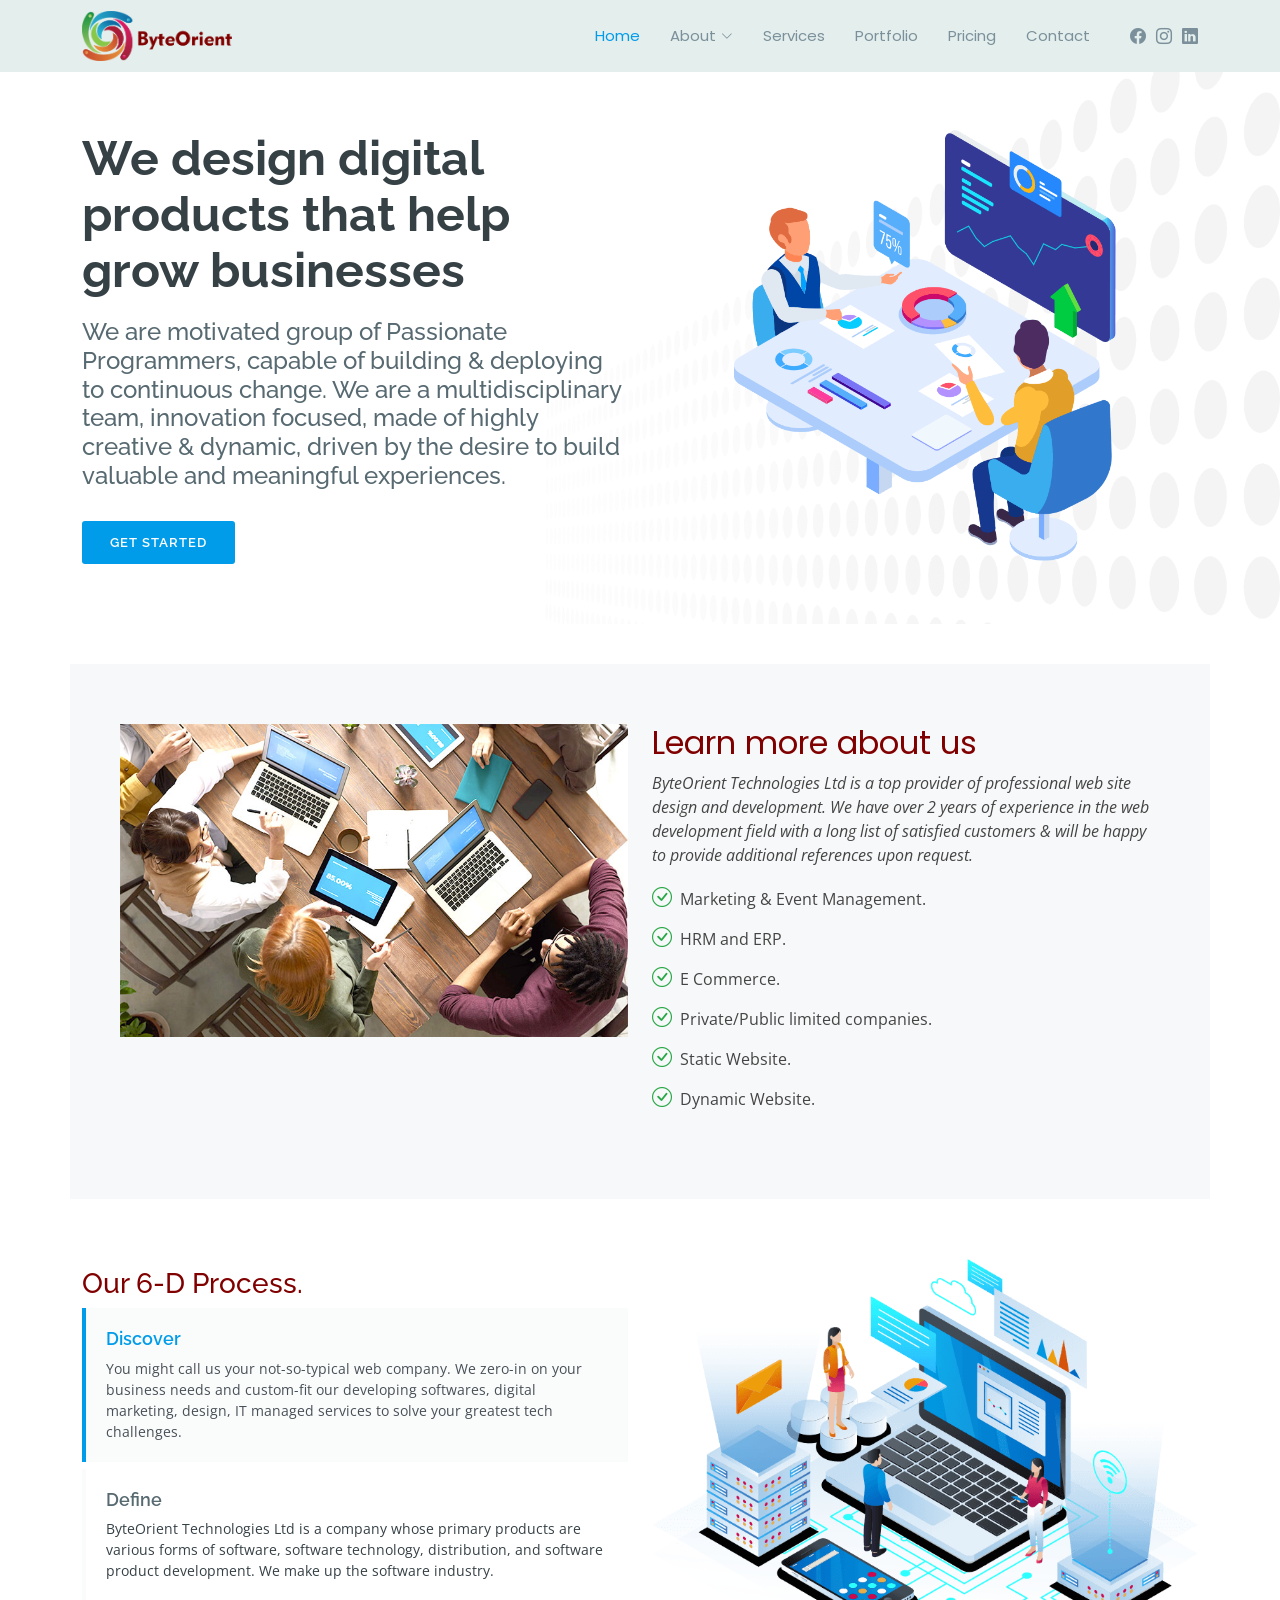
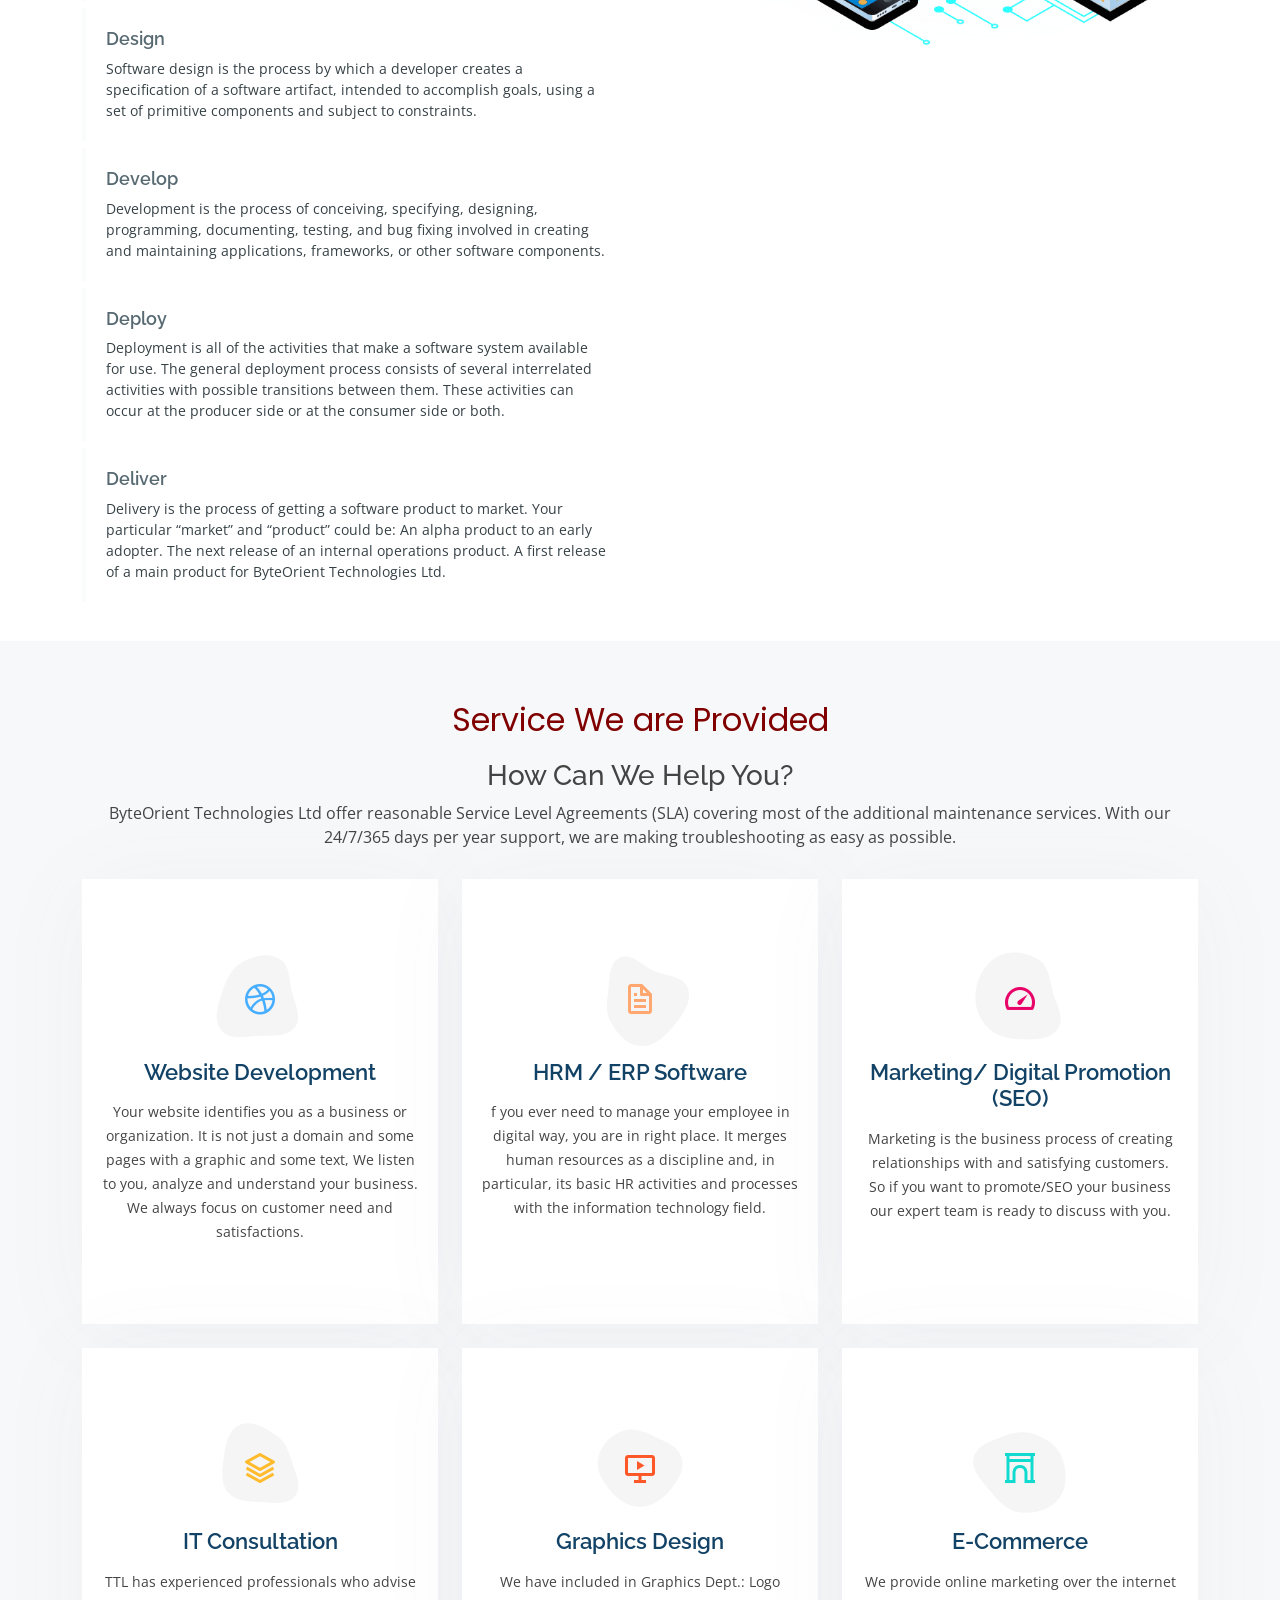
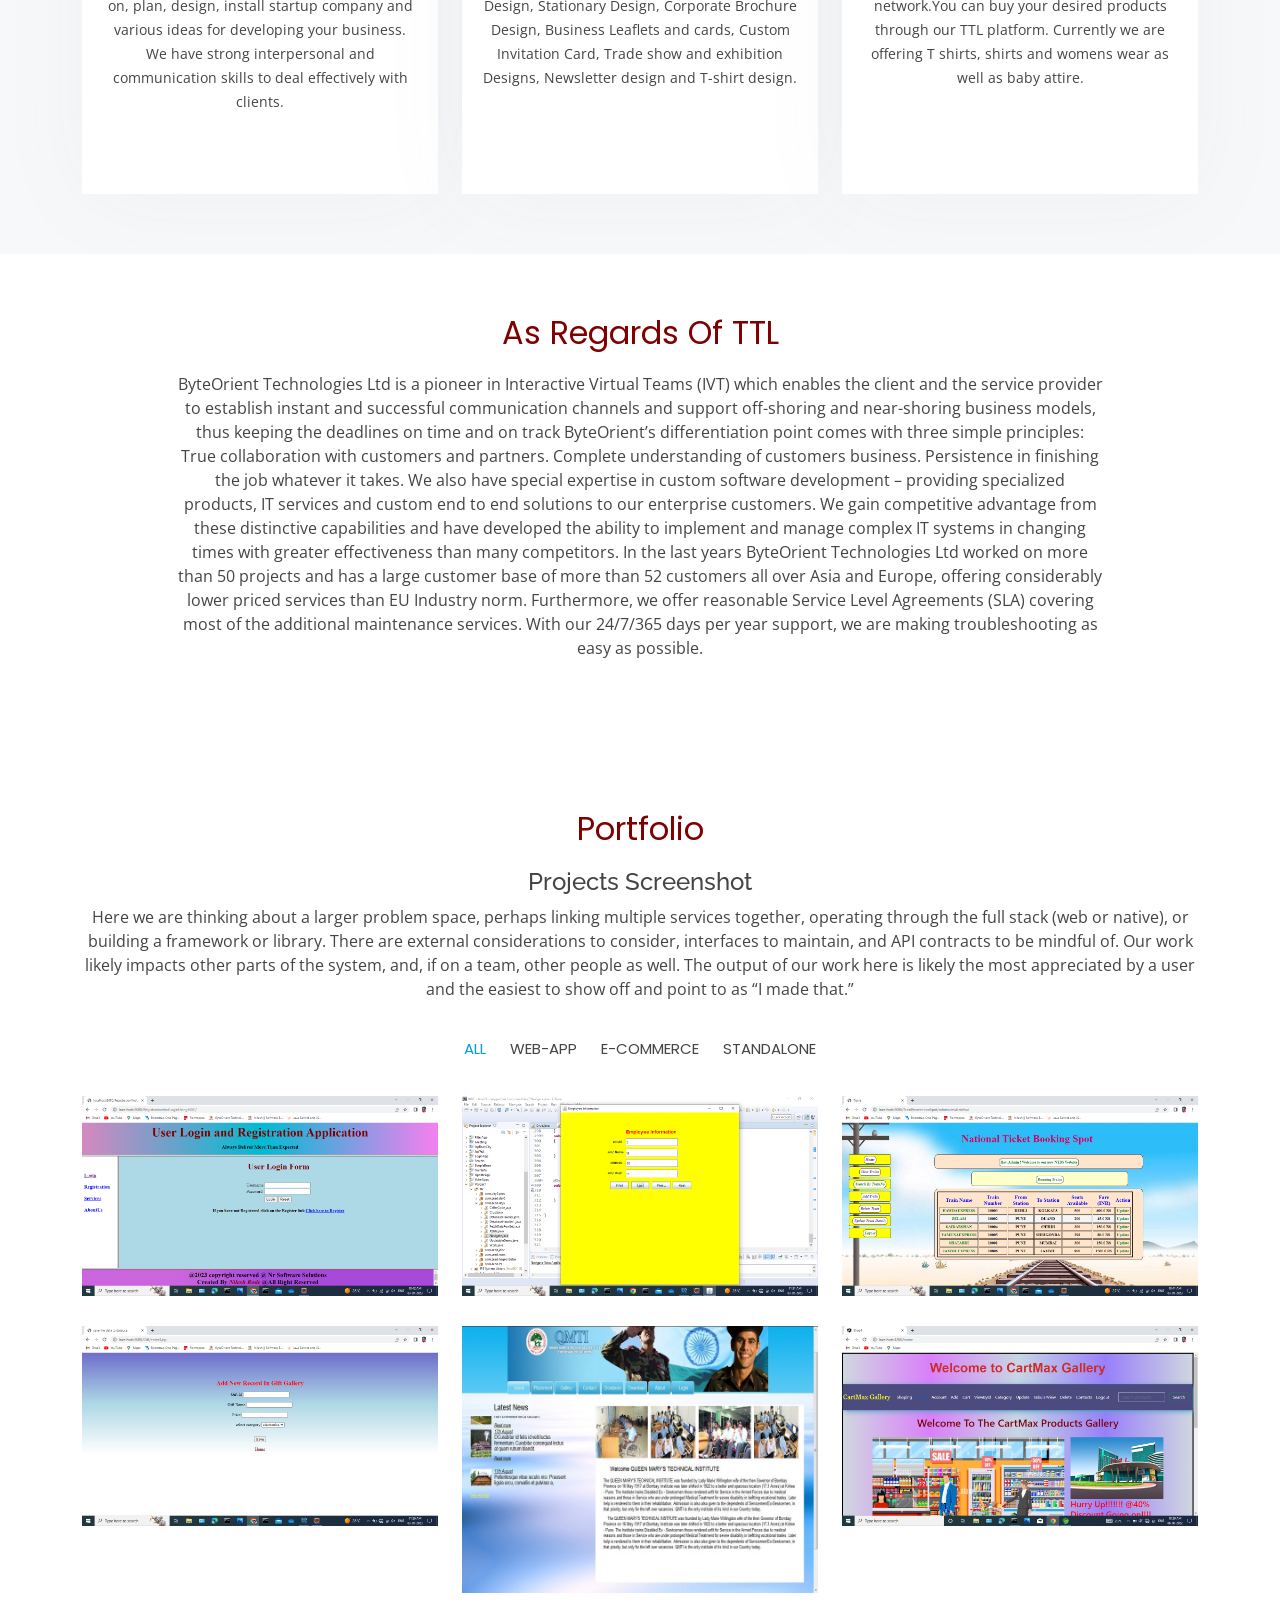
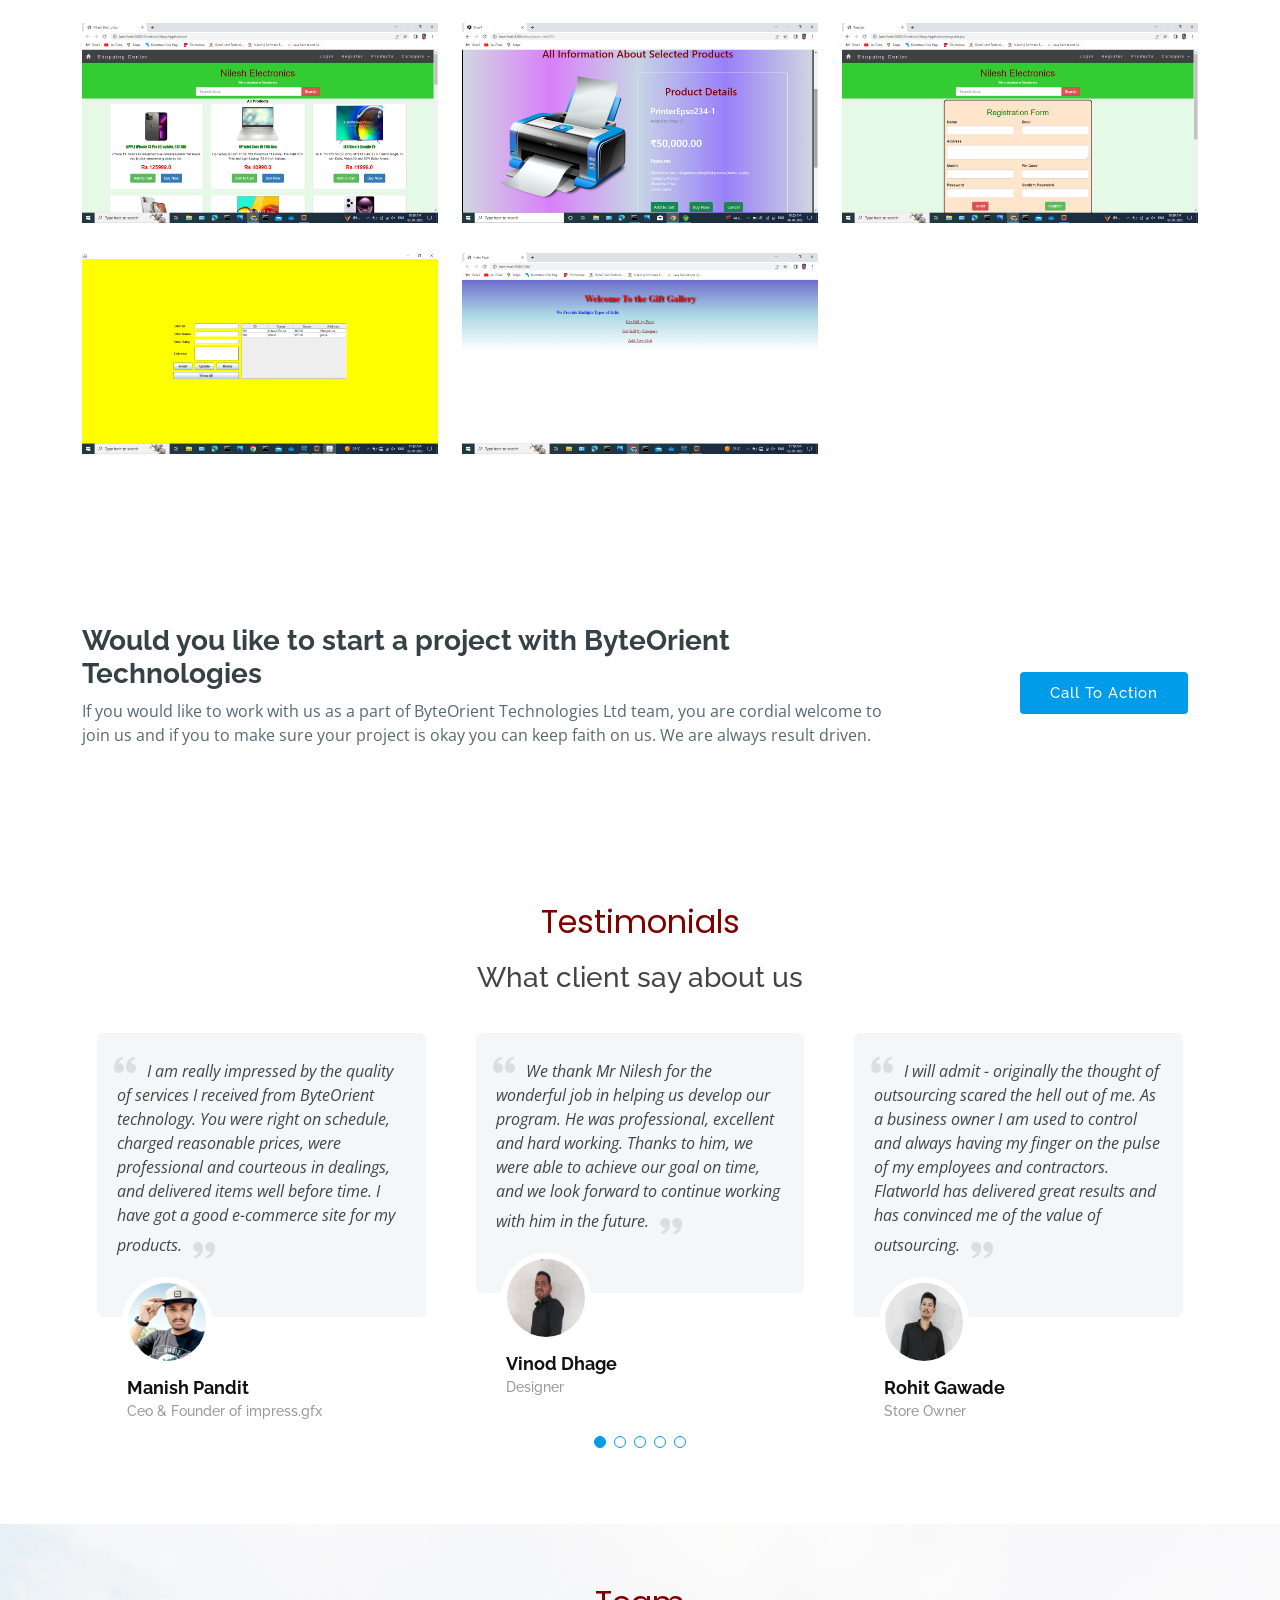
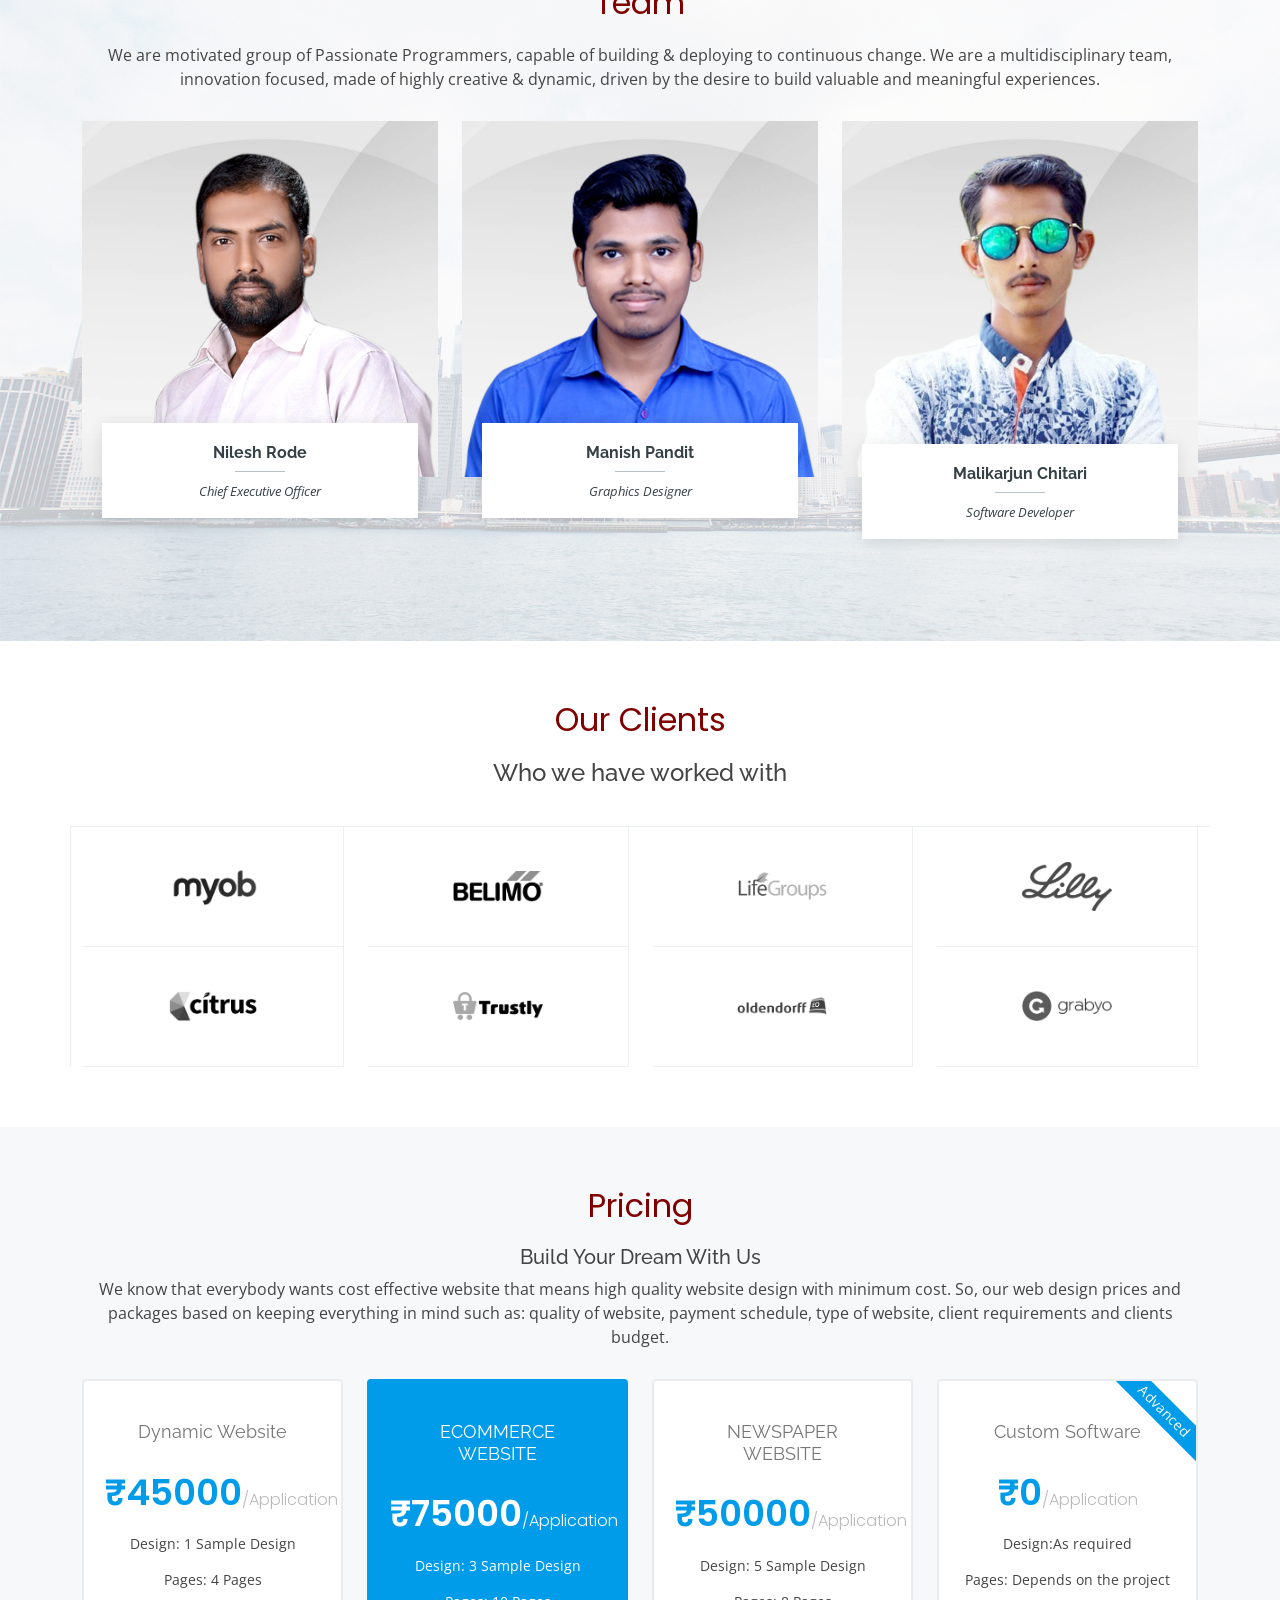
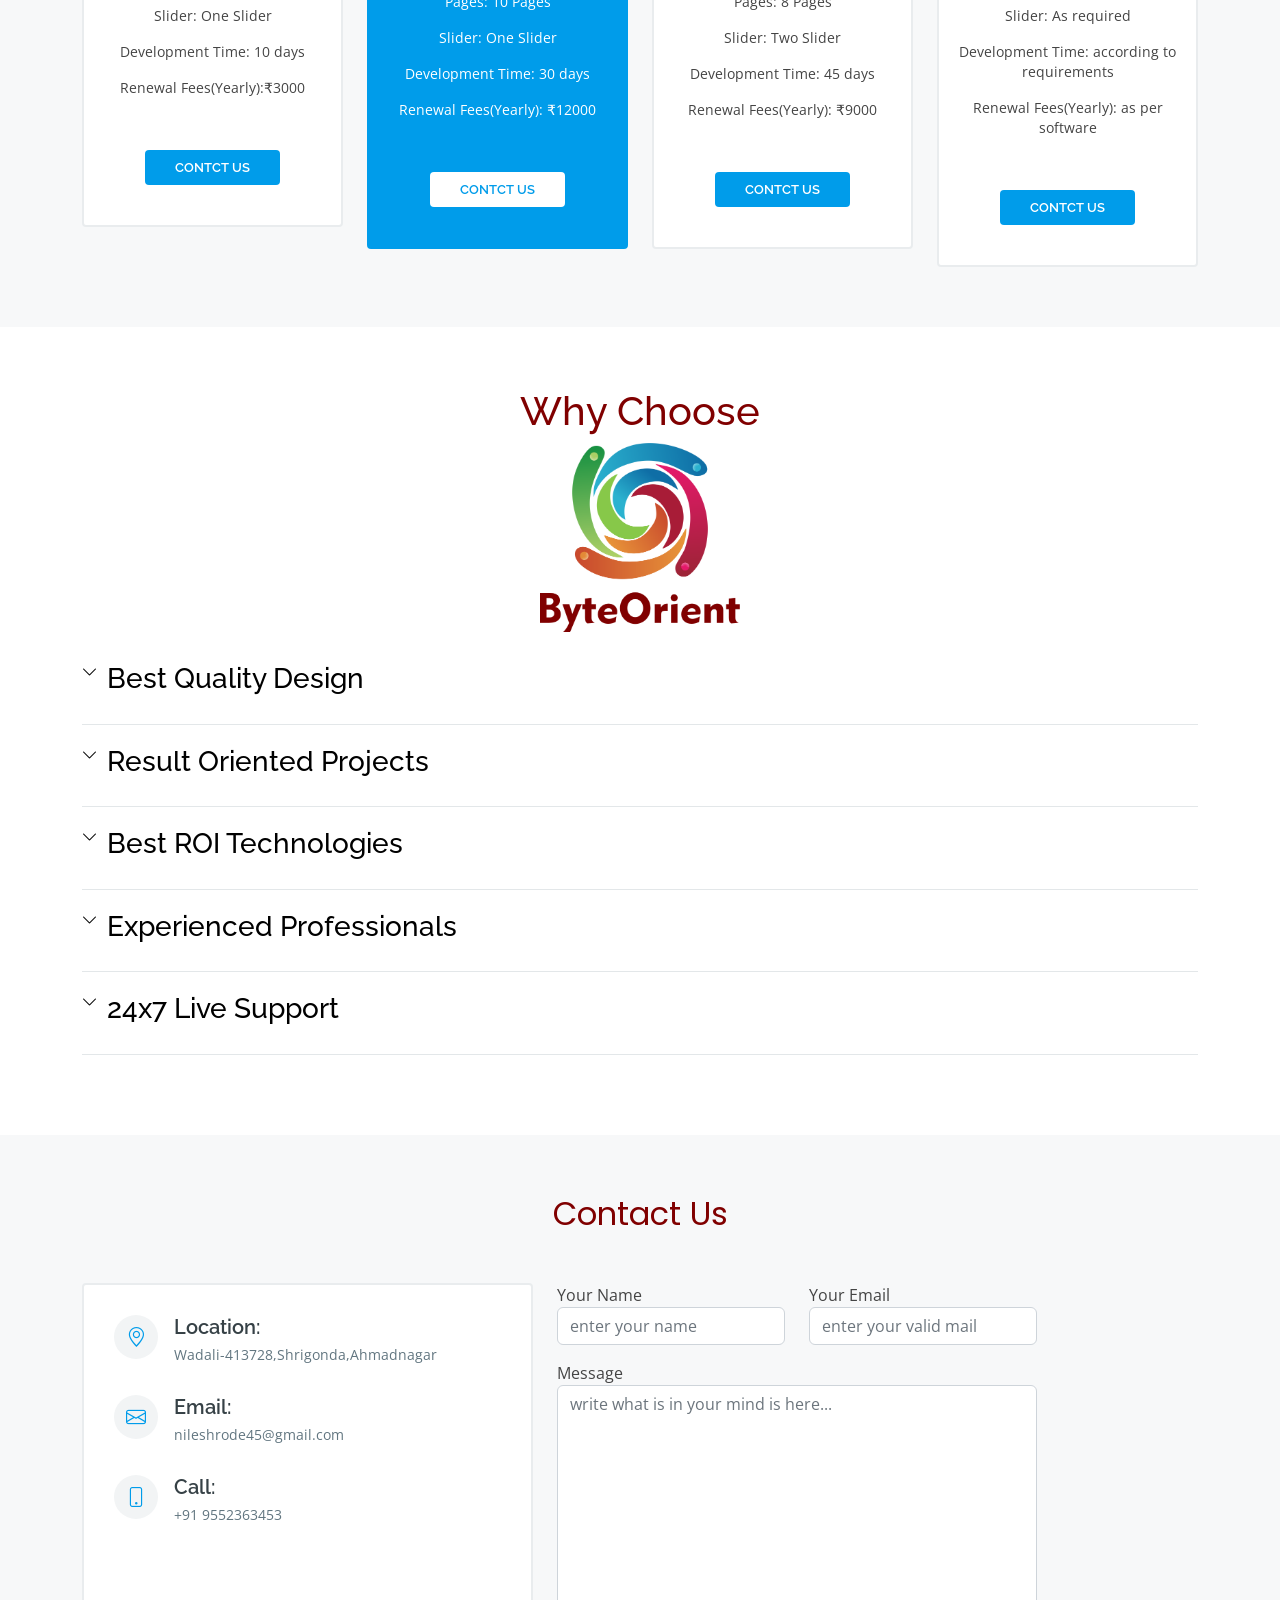
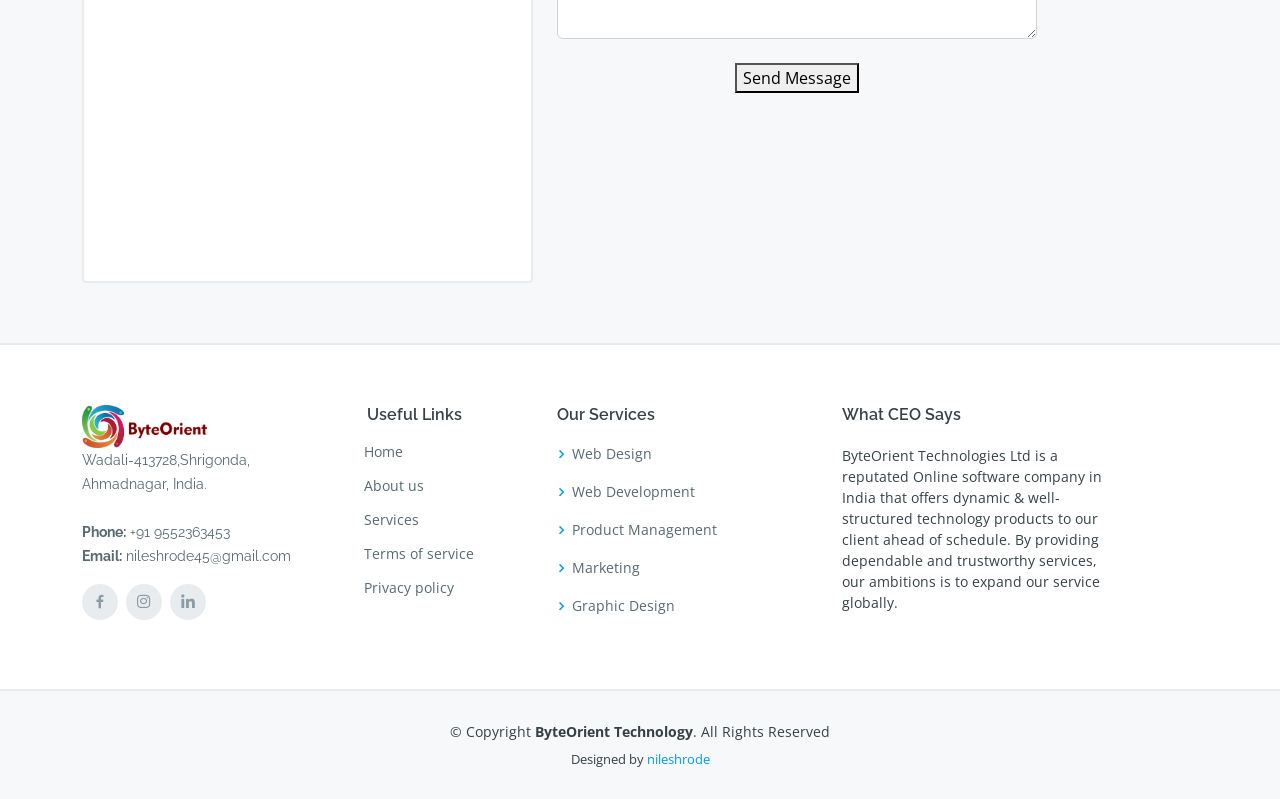
==== commit 2dc838b8: "Update index.html" ====
--- a/index.html
+++ b/index.html
@@ -10,8 +10,8 @@
   <meta content="" name="keywords">
 
   <!-- Favicons -->
-  <link href="assets/img/logo.png" rel="icon">
-  <link href="assets/img/apple-touch-icon.png" rel="apple-touch-icon">
+  <link href="assets/img/logo1.png" rel="icon">
+  <link href="assets/img/logo1.png" rel="apple-touch-icon">
 
   <!-- Google Fonts -->
   <link href="https://fonts.googleapis.com/css?family=Open+Sans:300,300i,400,400i,600,600i,700,700i|Raleway:300,300i,400,400i,500,500i,600,600i,700,700i|Poppins:300,300i,400,400i,500,500i,600,600i,700,700i" rel="stylesheet">
@@ -1117,7 +1117,7 @@
               <div class="logo me-auto">
                 <!-- <h1 ><a href="index.html" style="color: maroon;">ByteOrient</a></h1> -->
                 <!-- Uncomment below if you prefer to use an image logo -->
-                 <a href="index.html"><img src="assets/img/logo.png" alt="" class="img-fluid" width="100px" height="100px" ></a>
+                 <a href="index.html"><img src="assets/img/logo.png" alt="" class="img-fluid" width="125px" height="125px" ></a>
               </div>
 
 
@@ -1211,4 +1211,4 @@
 
 </body>
 
-</html>+</html>
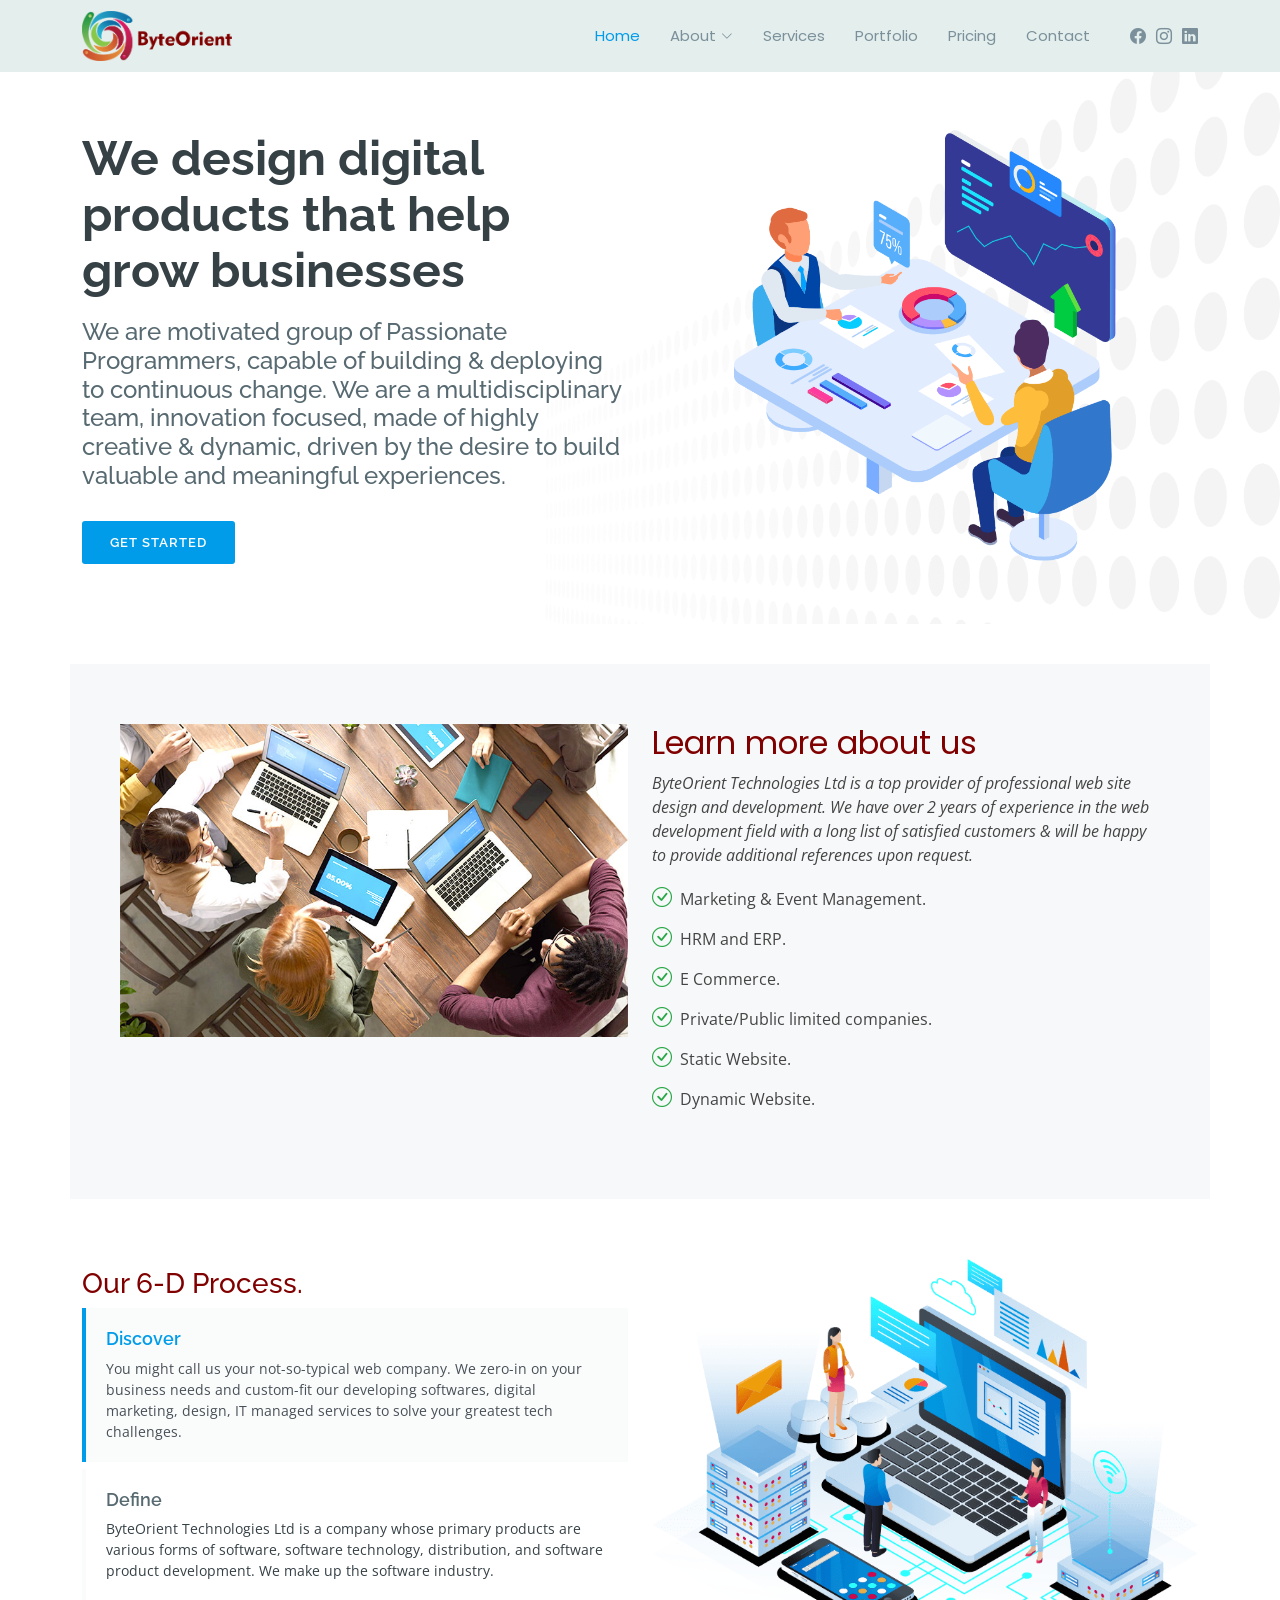
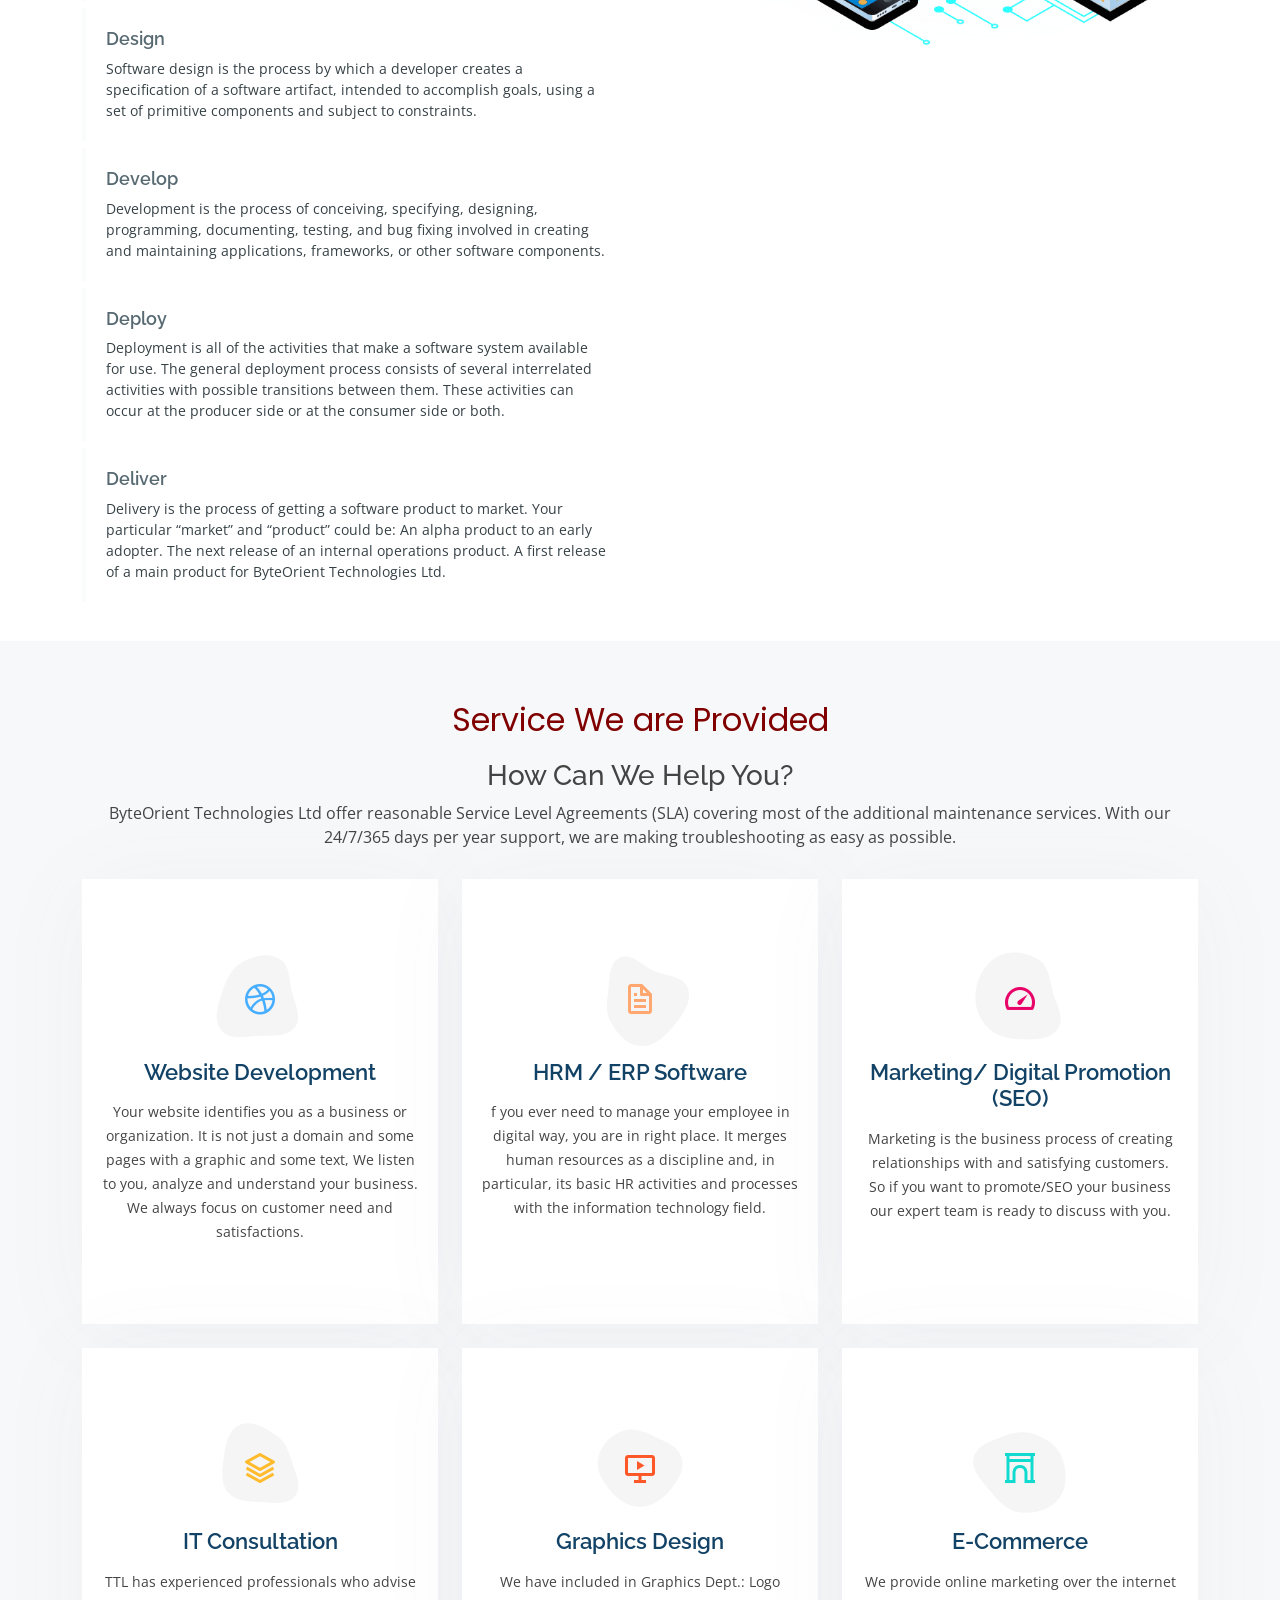
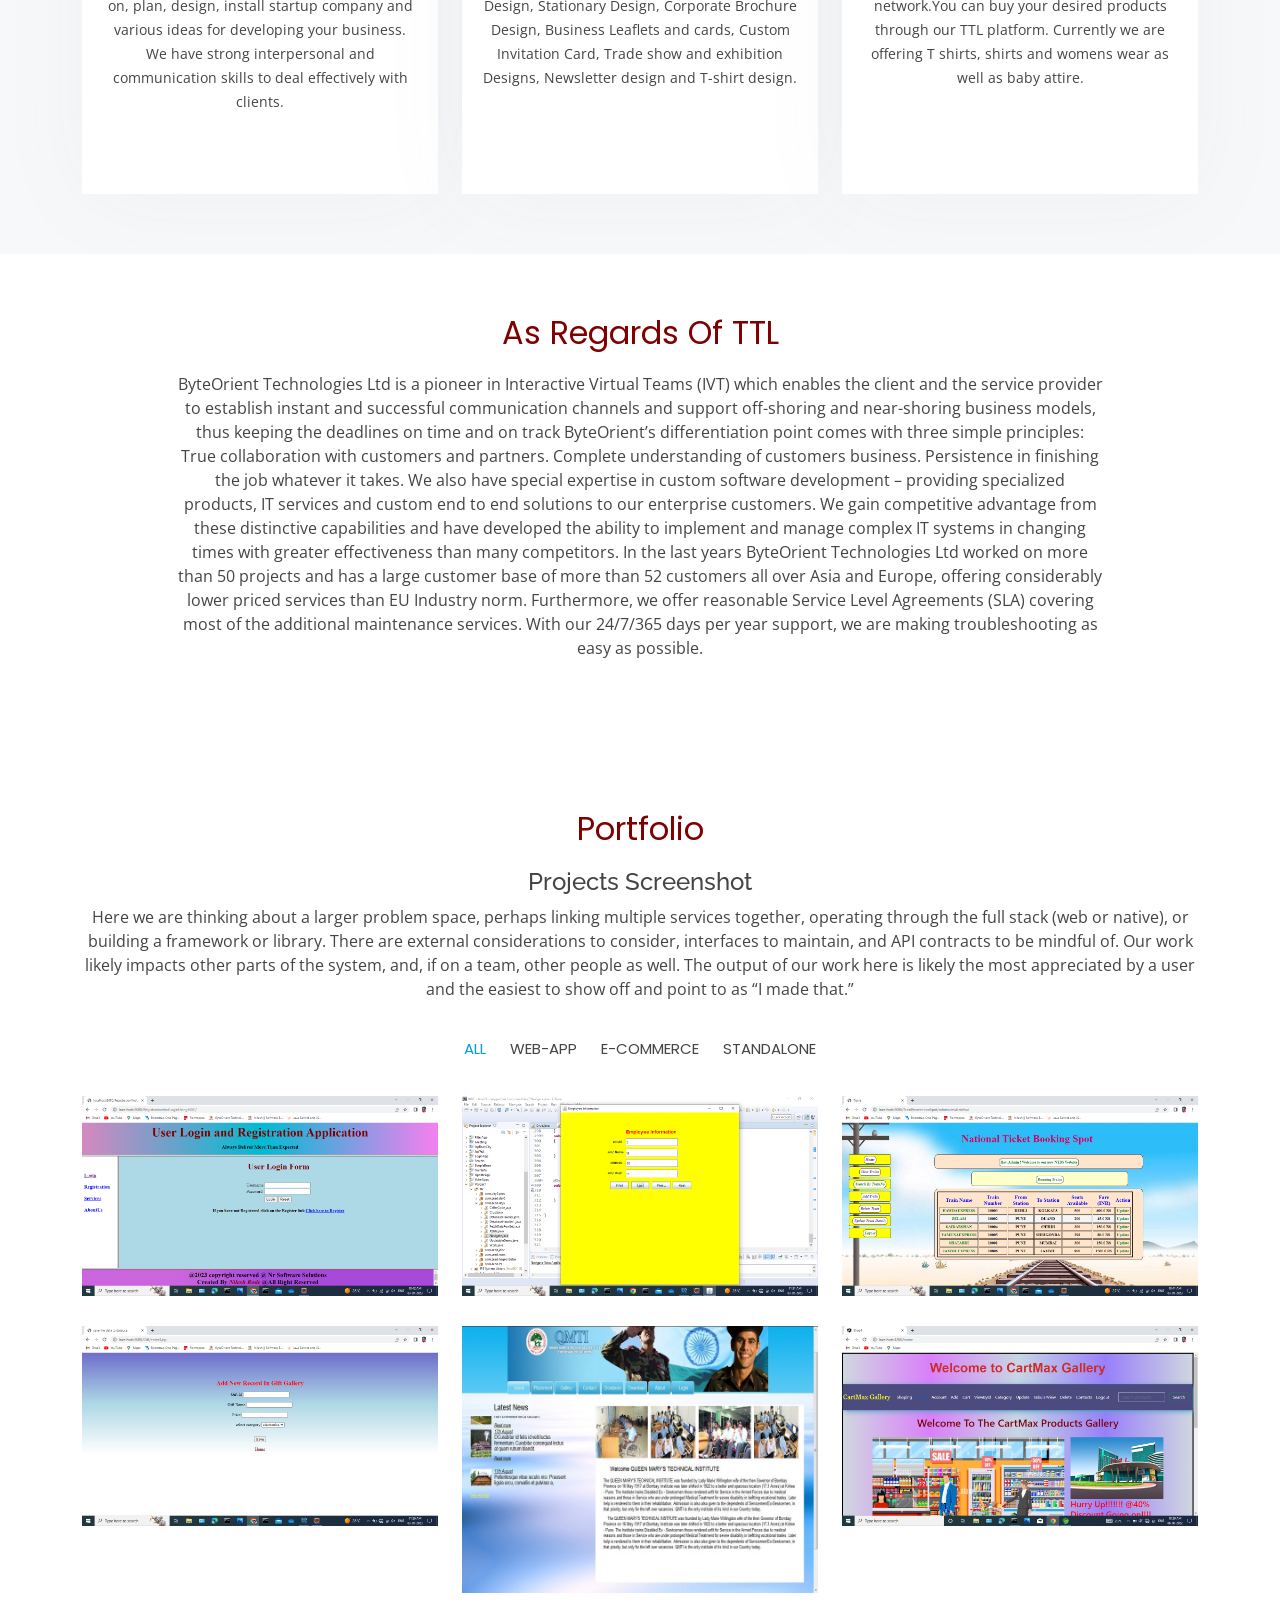
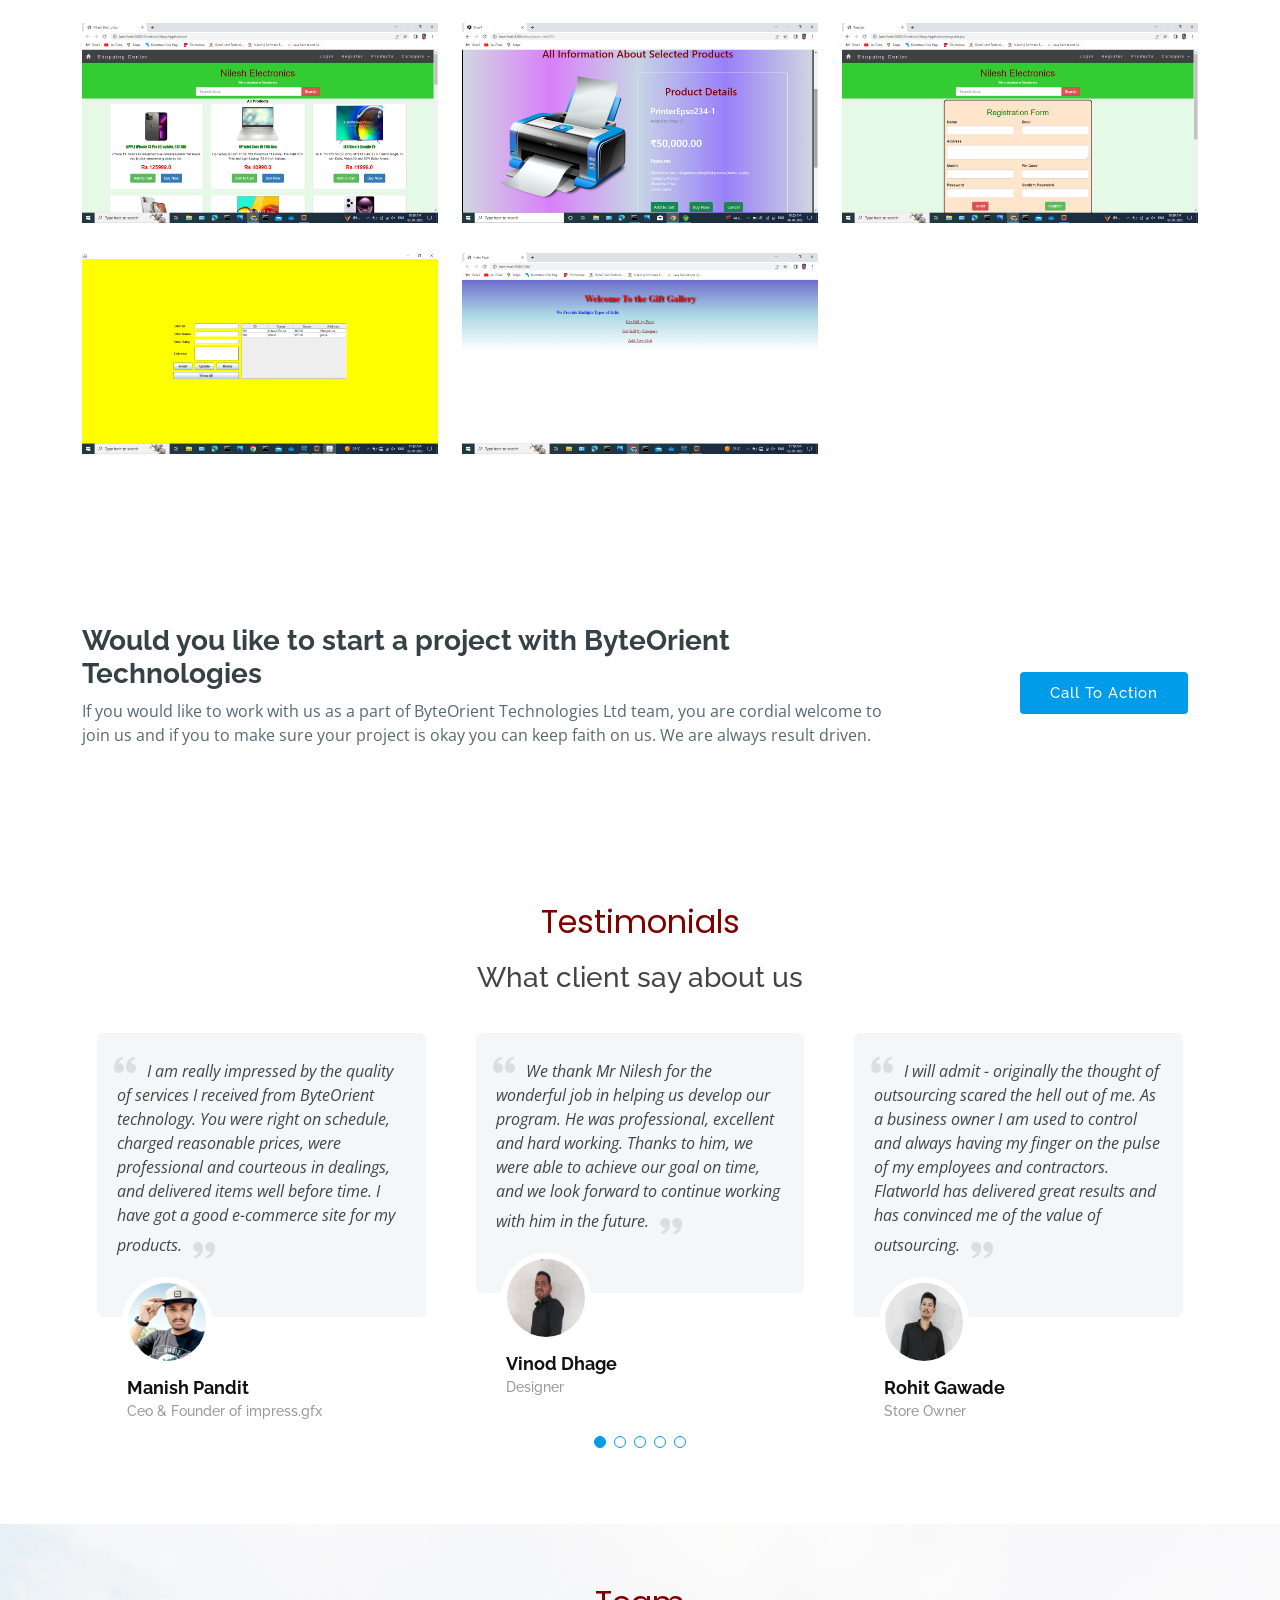
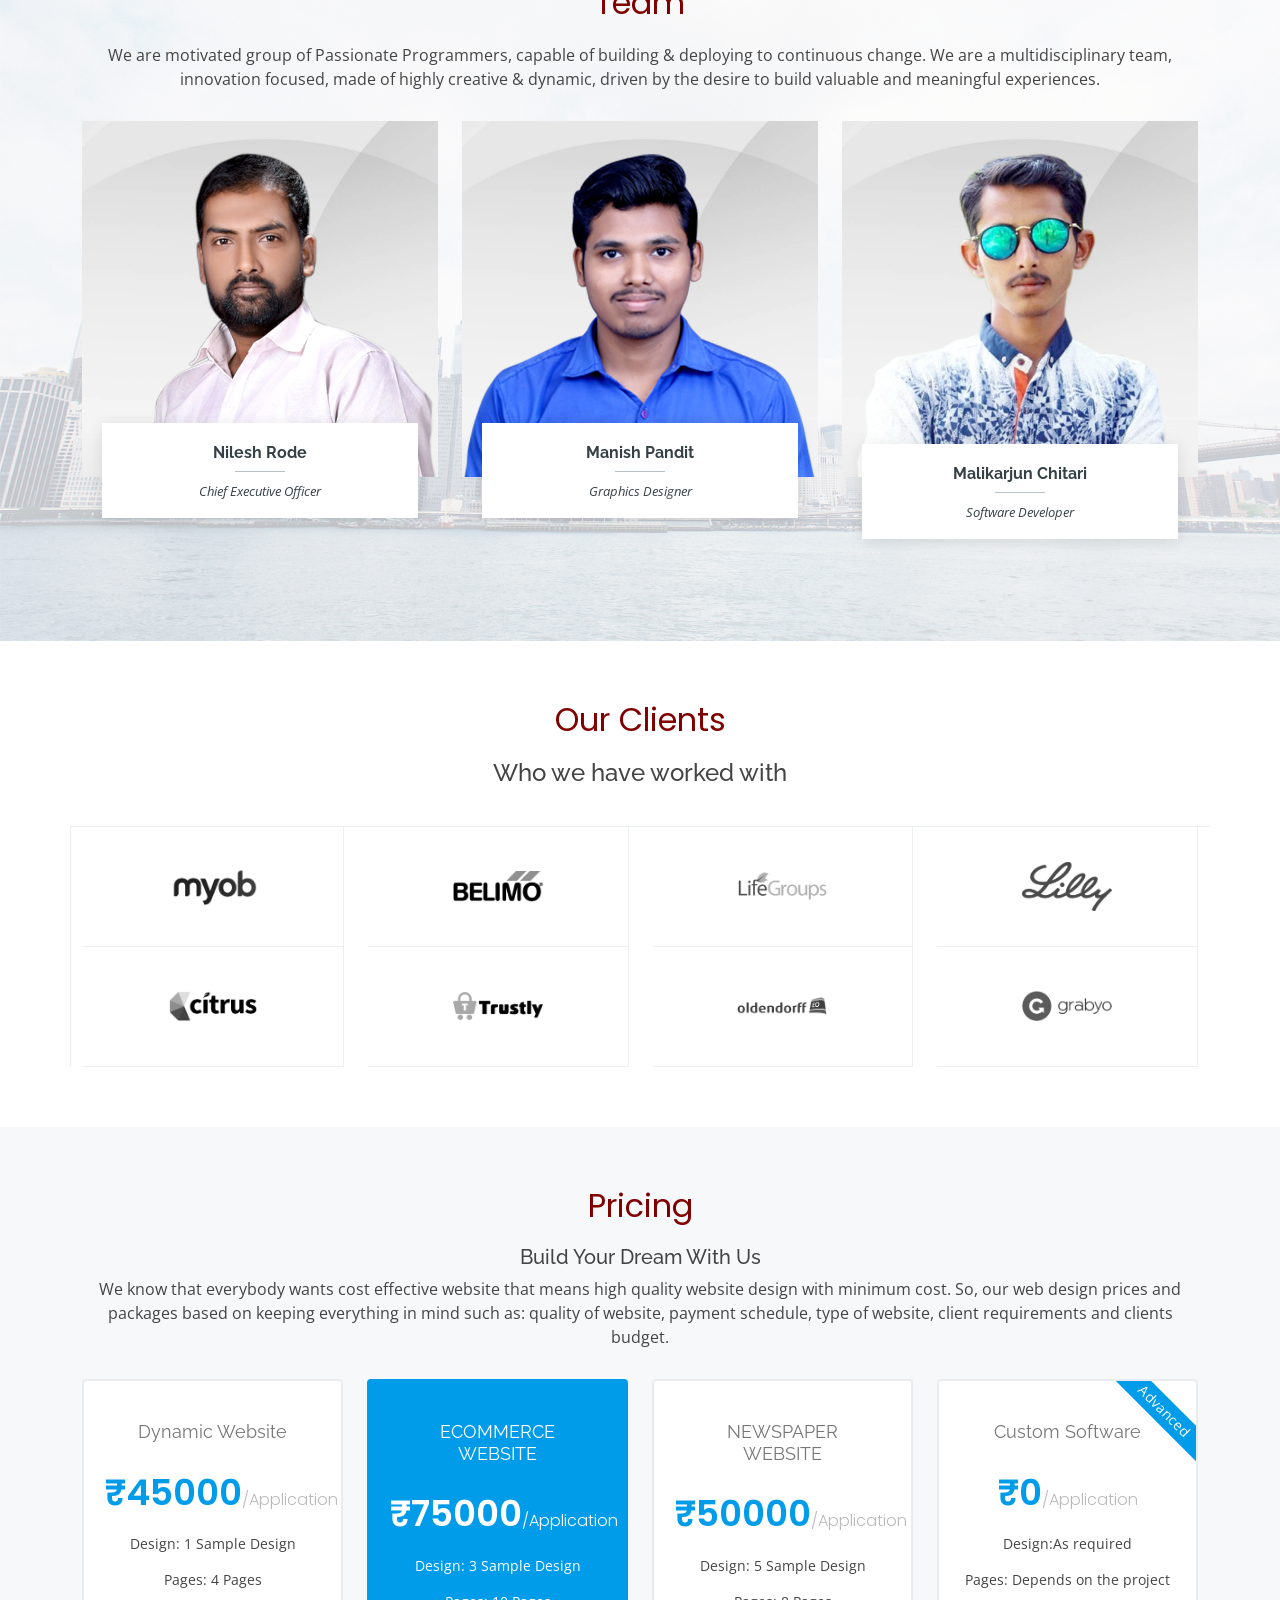
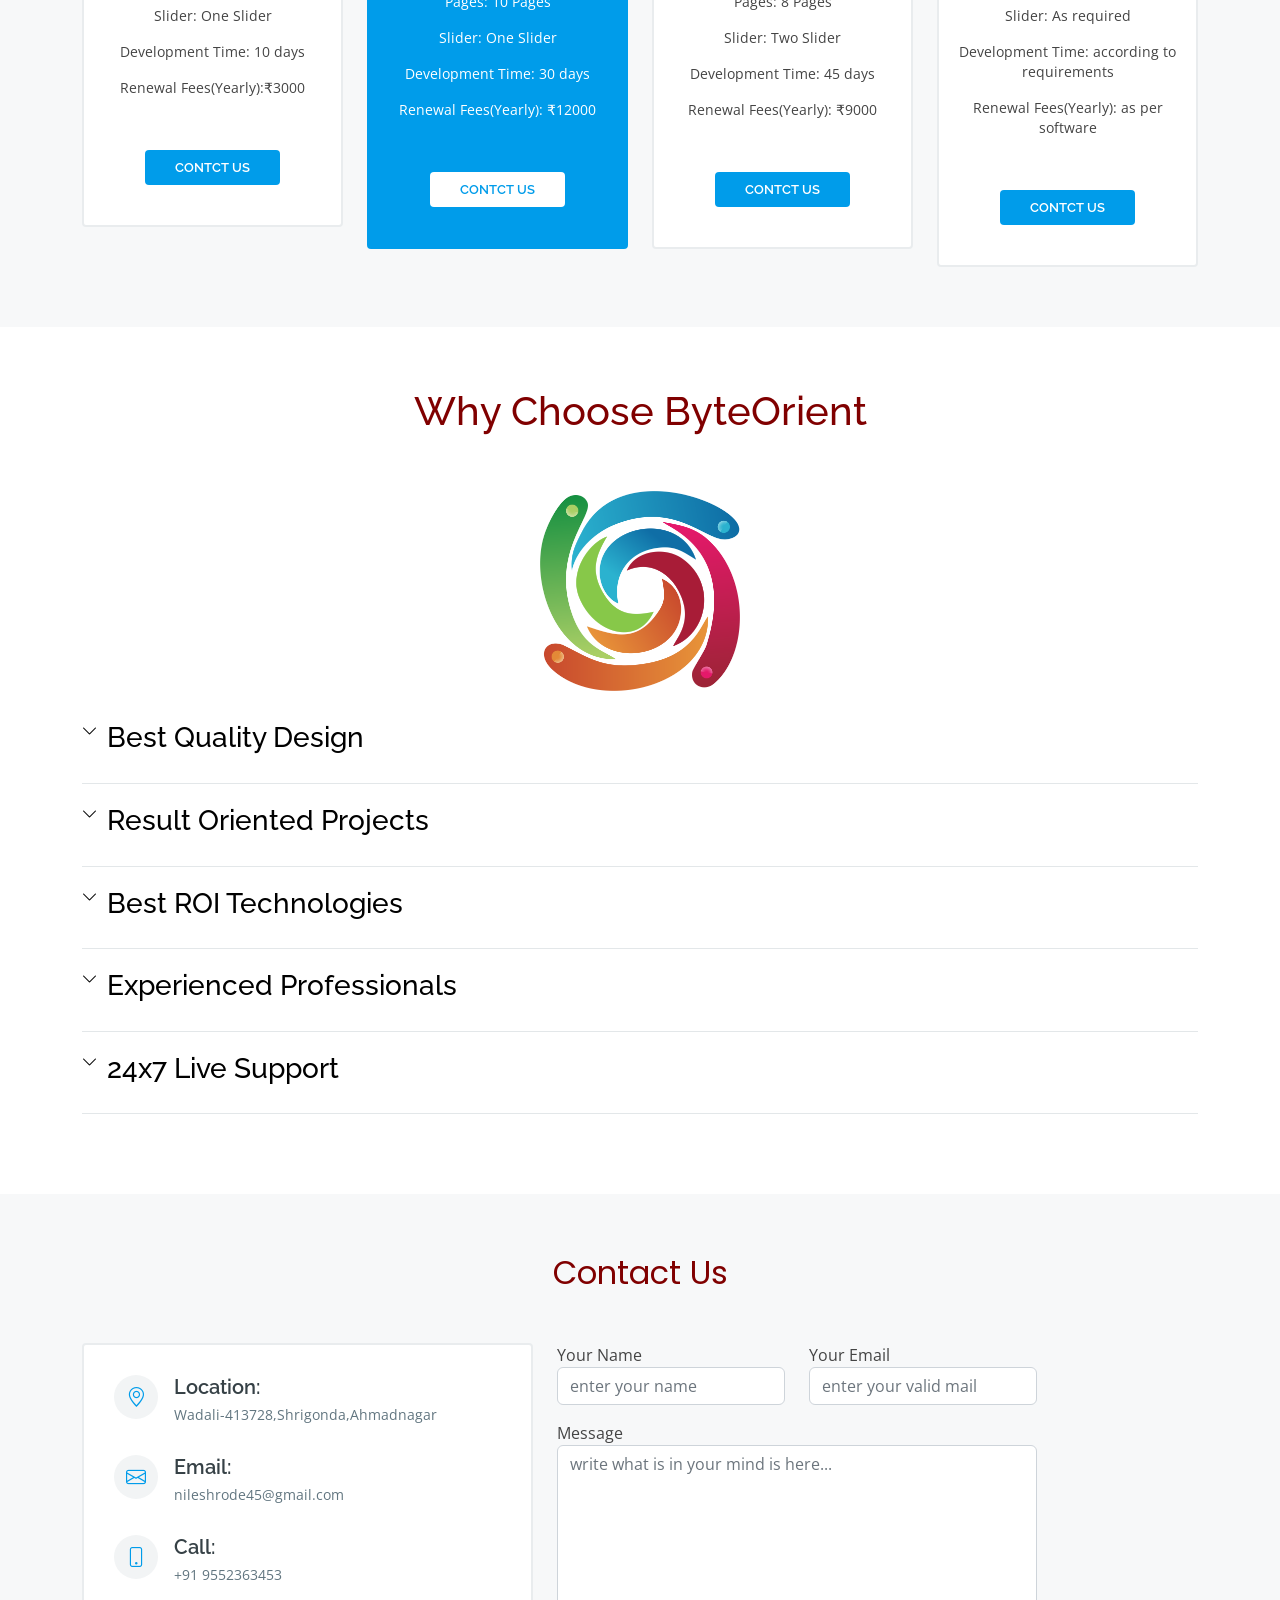
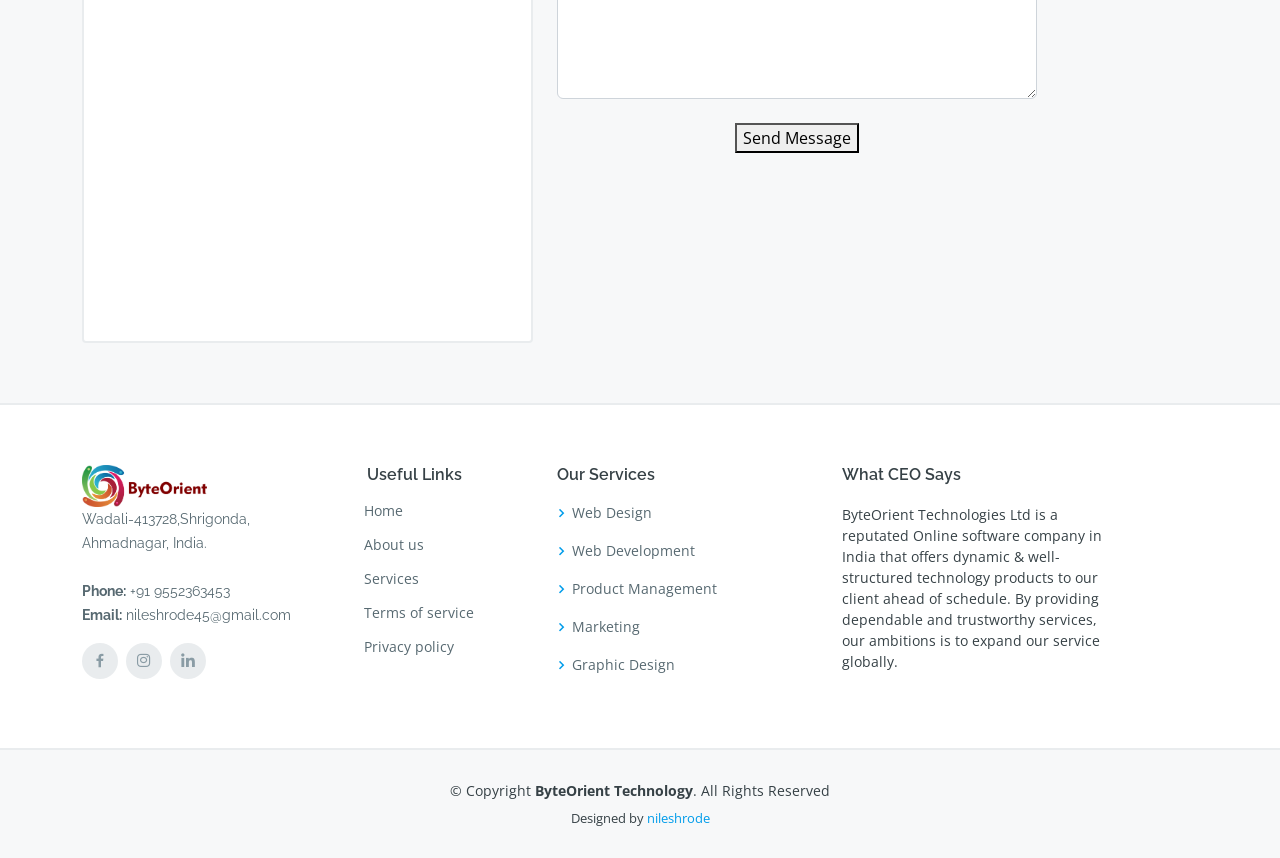
==== commit 6c636450: "Update index.html" ====
--- a/index.html
+++ b/index.html
@@ -967,12 +967,11 @@
 
         <div class="section-title" data-aos="fade-up">
 
-          <h1 class="title" style="color: maroon; font-size:40px;">  Why Choose  </h1>
-             
+         <h1 class="title" style="color: maroon; font-size:40px;">  Why Choose ByteOrient  </h1>
+             <br><br>
           <div  data-aos="fade-left">
-            <img src="assets/img/logo1.png" class="img-fluid" alt=""   width="200" height="200" >
-          </div>
-
+            <img  class="rotate"   src="assets/img/ByteORI.png" class="img-fluid" alt=""   width="200" height="200" >
+          </div>
 
           
         </div>
@@ -1191,7 +1190,7 @@
         <!-- You can delete the links only if you purchased the pro version. -->
         <!-- Licensing information: https://bootstrapmade.com/license/ -->
         <!-- Purchase the pro version with working PHP/AJAX contact form: https://bootstrapmade.com/scaffold-bootstrap-metro-style-template/ -->
-        Designed by <a href="https://nilesh-rode.github.io/nileshrode/">nileshrode</a>
+        Designed by <a href="https://nilesh-rode.github.io/nileshrodeportfolio/">nileshrode</a>
       </div>
     </div>
   </footer><!-- End Footer -->
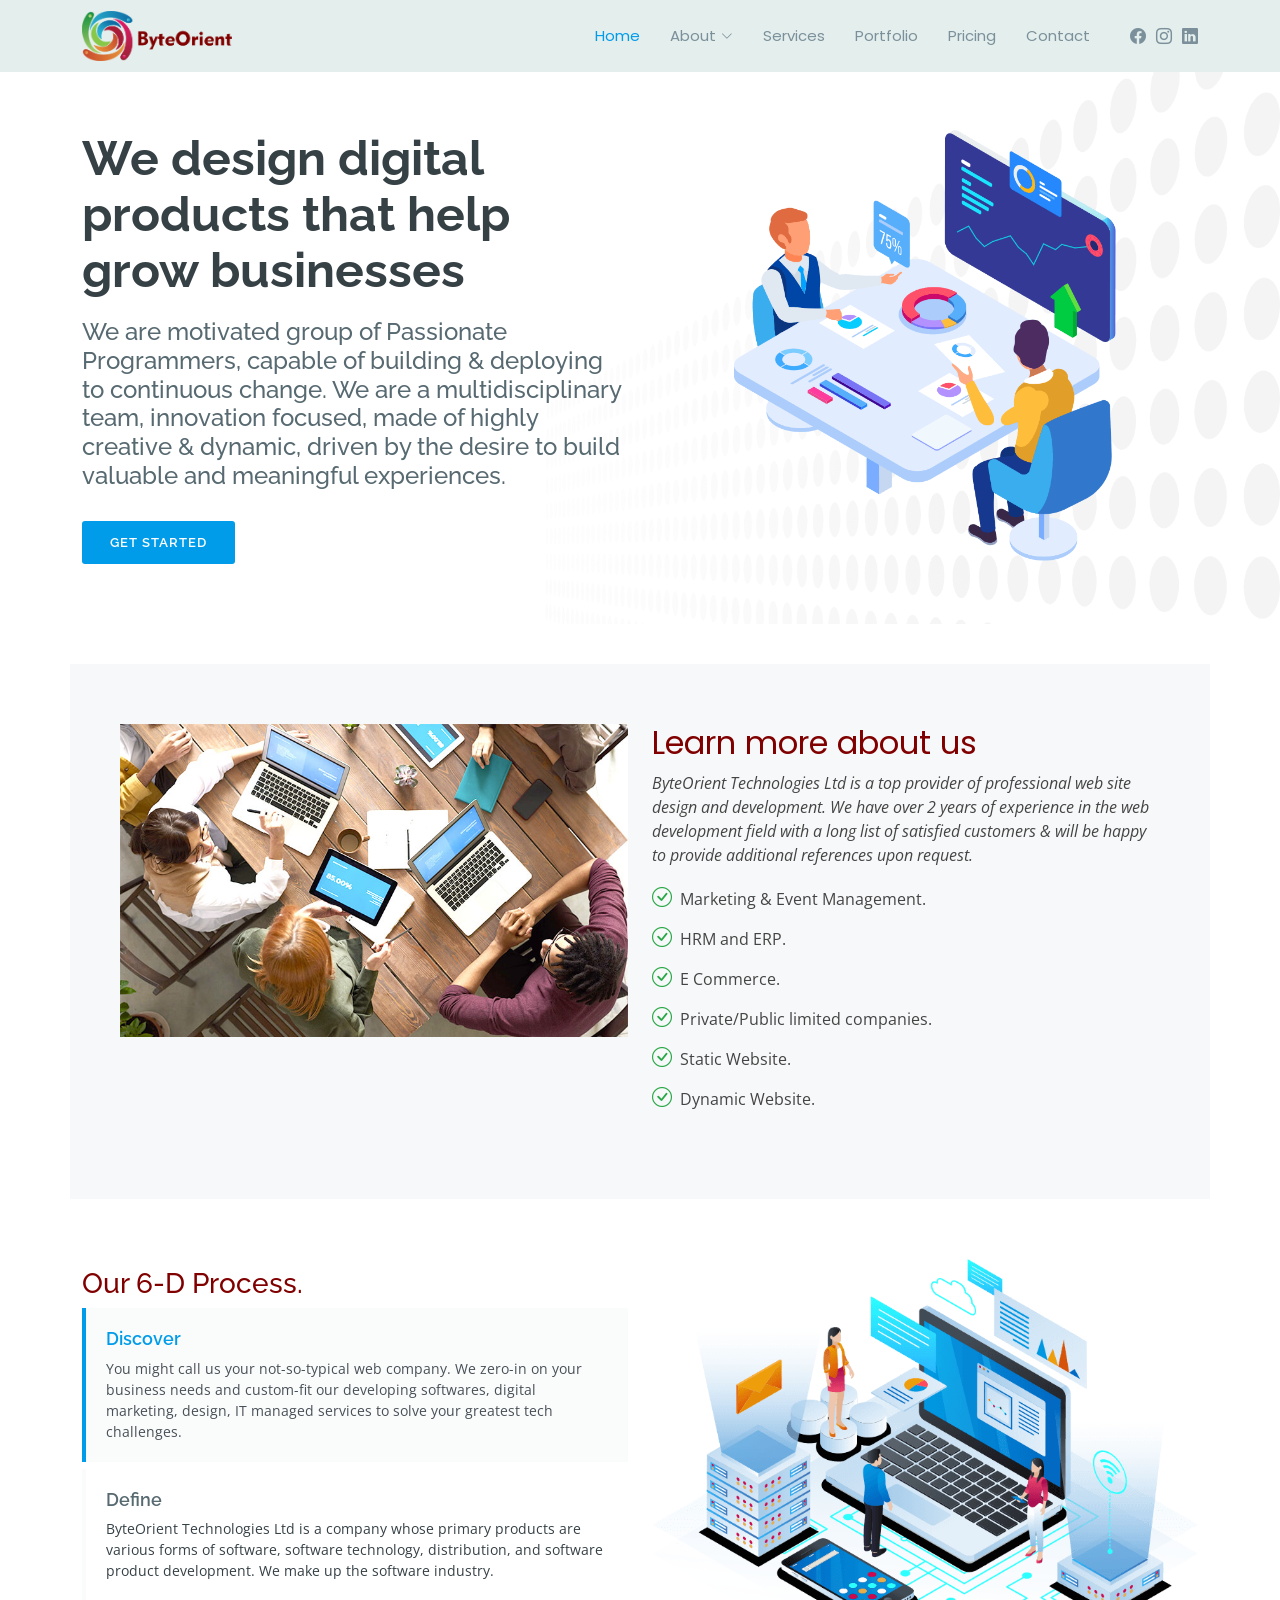
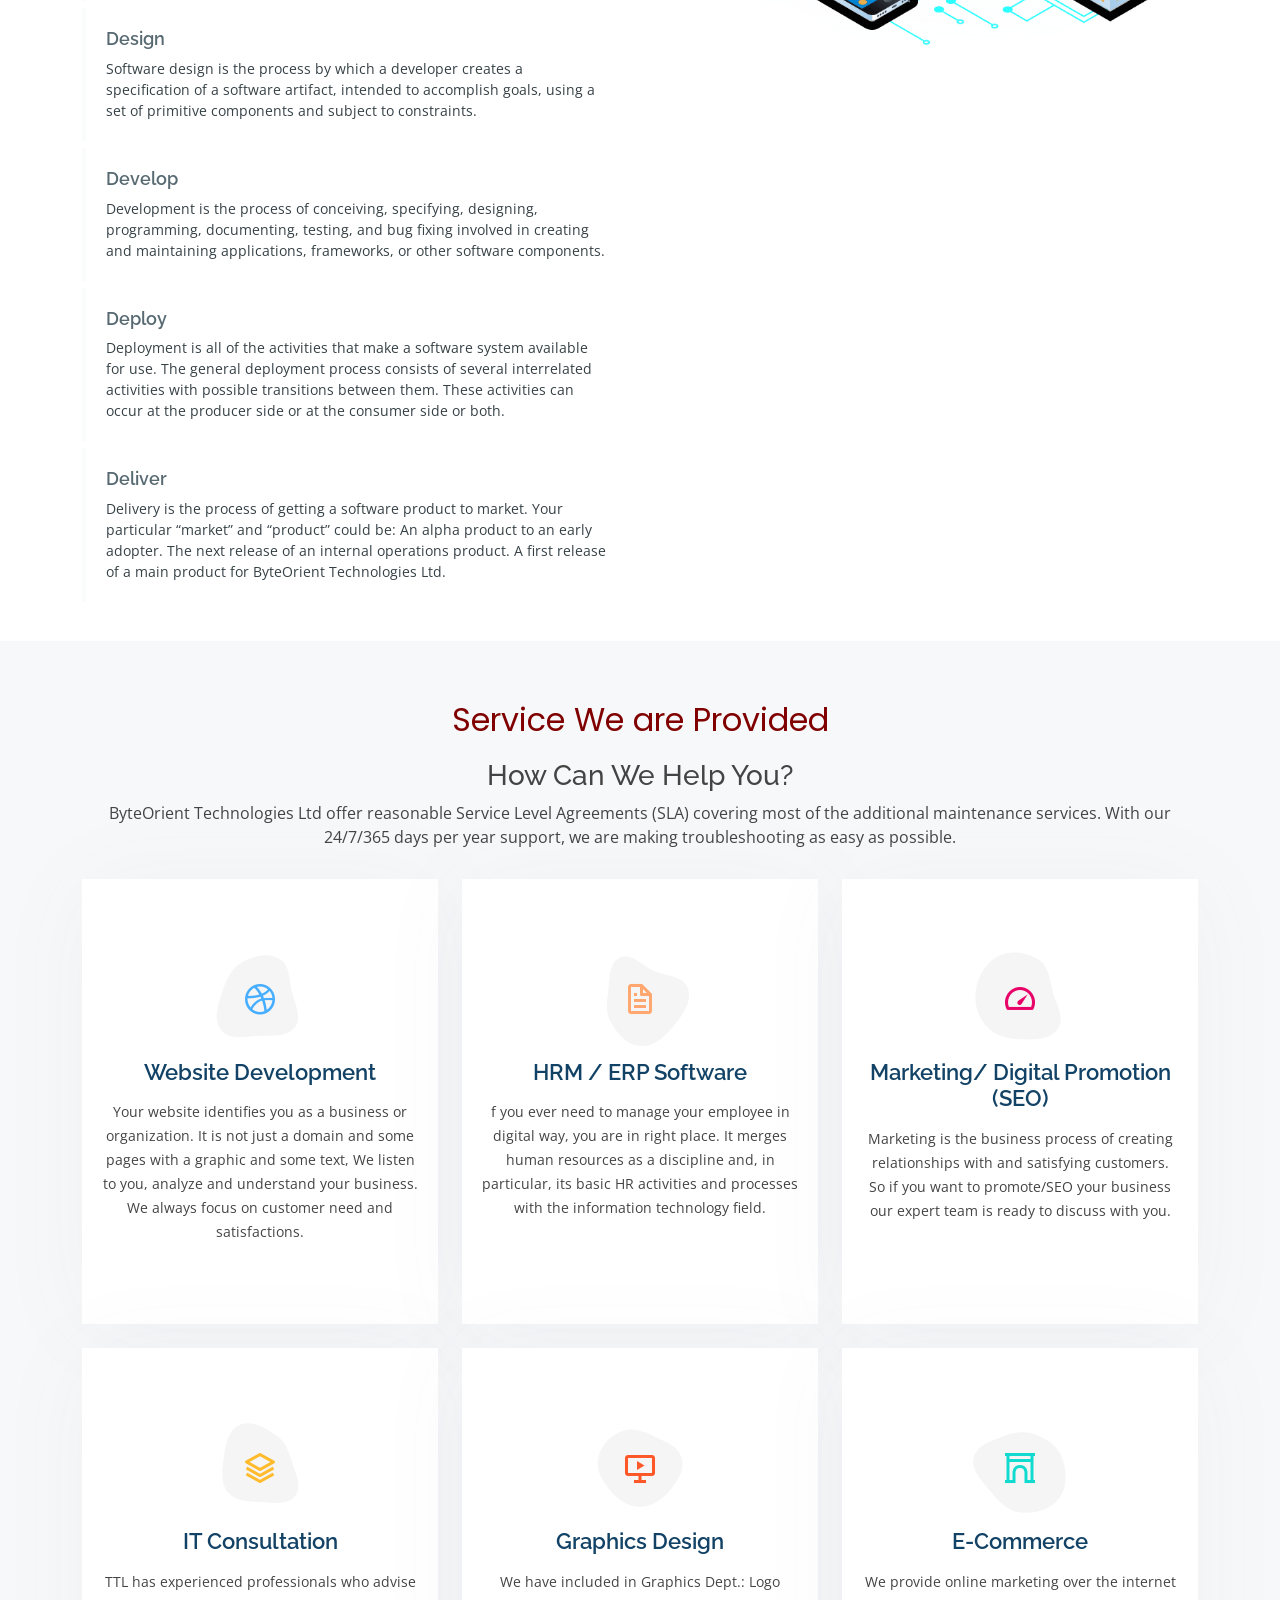
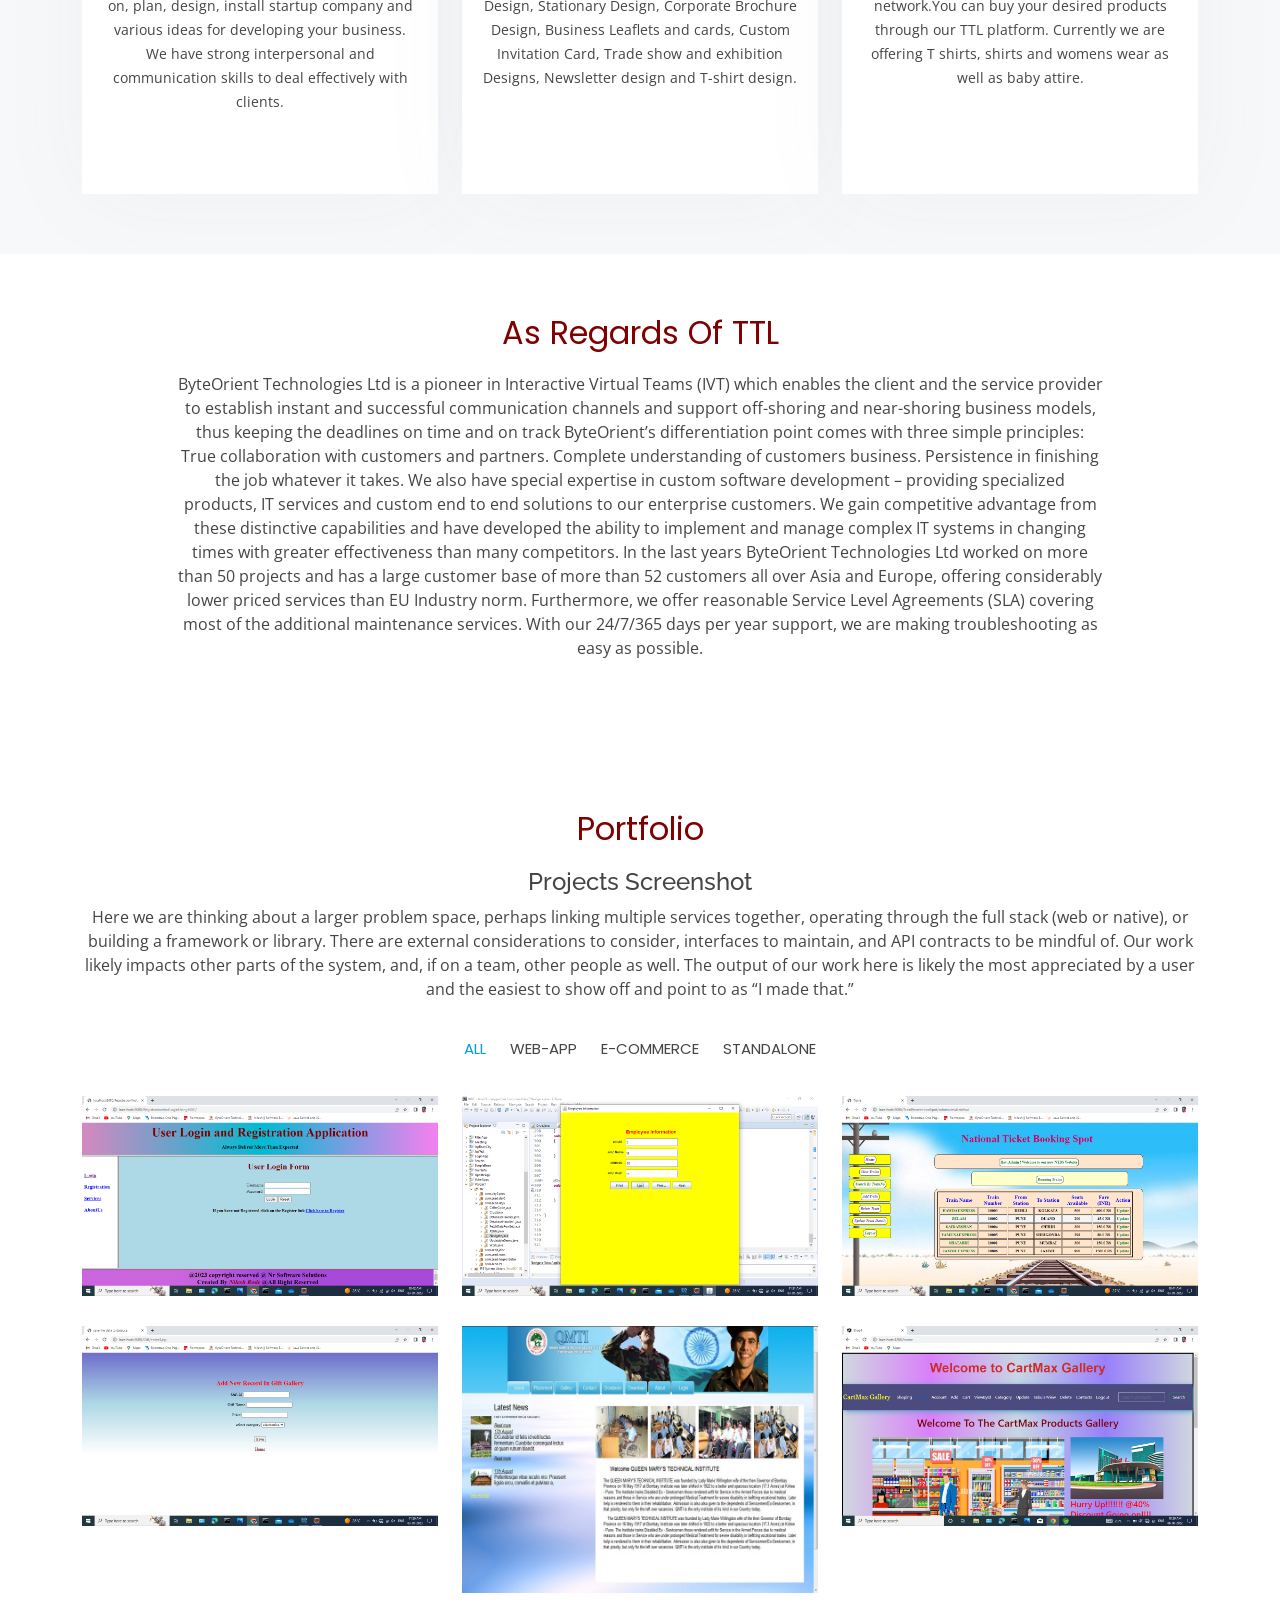
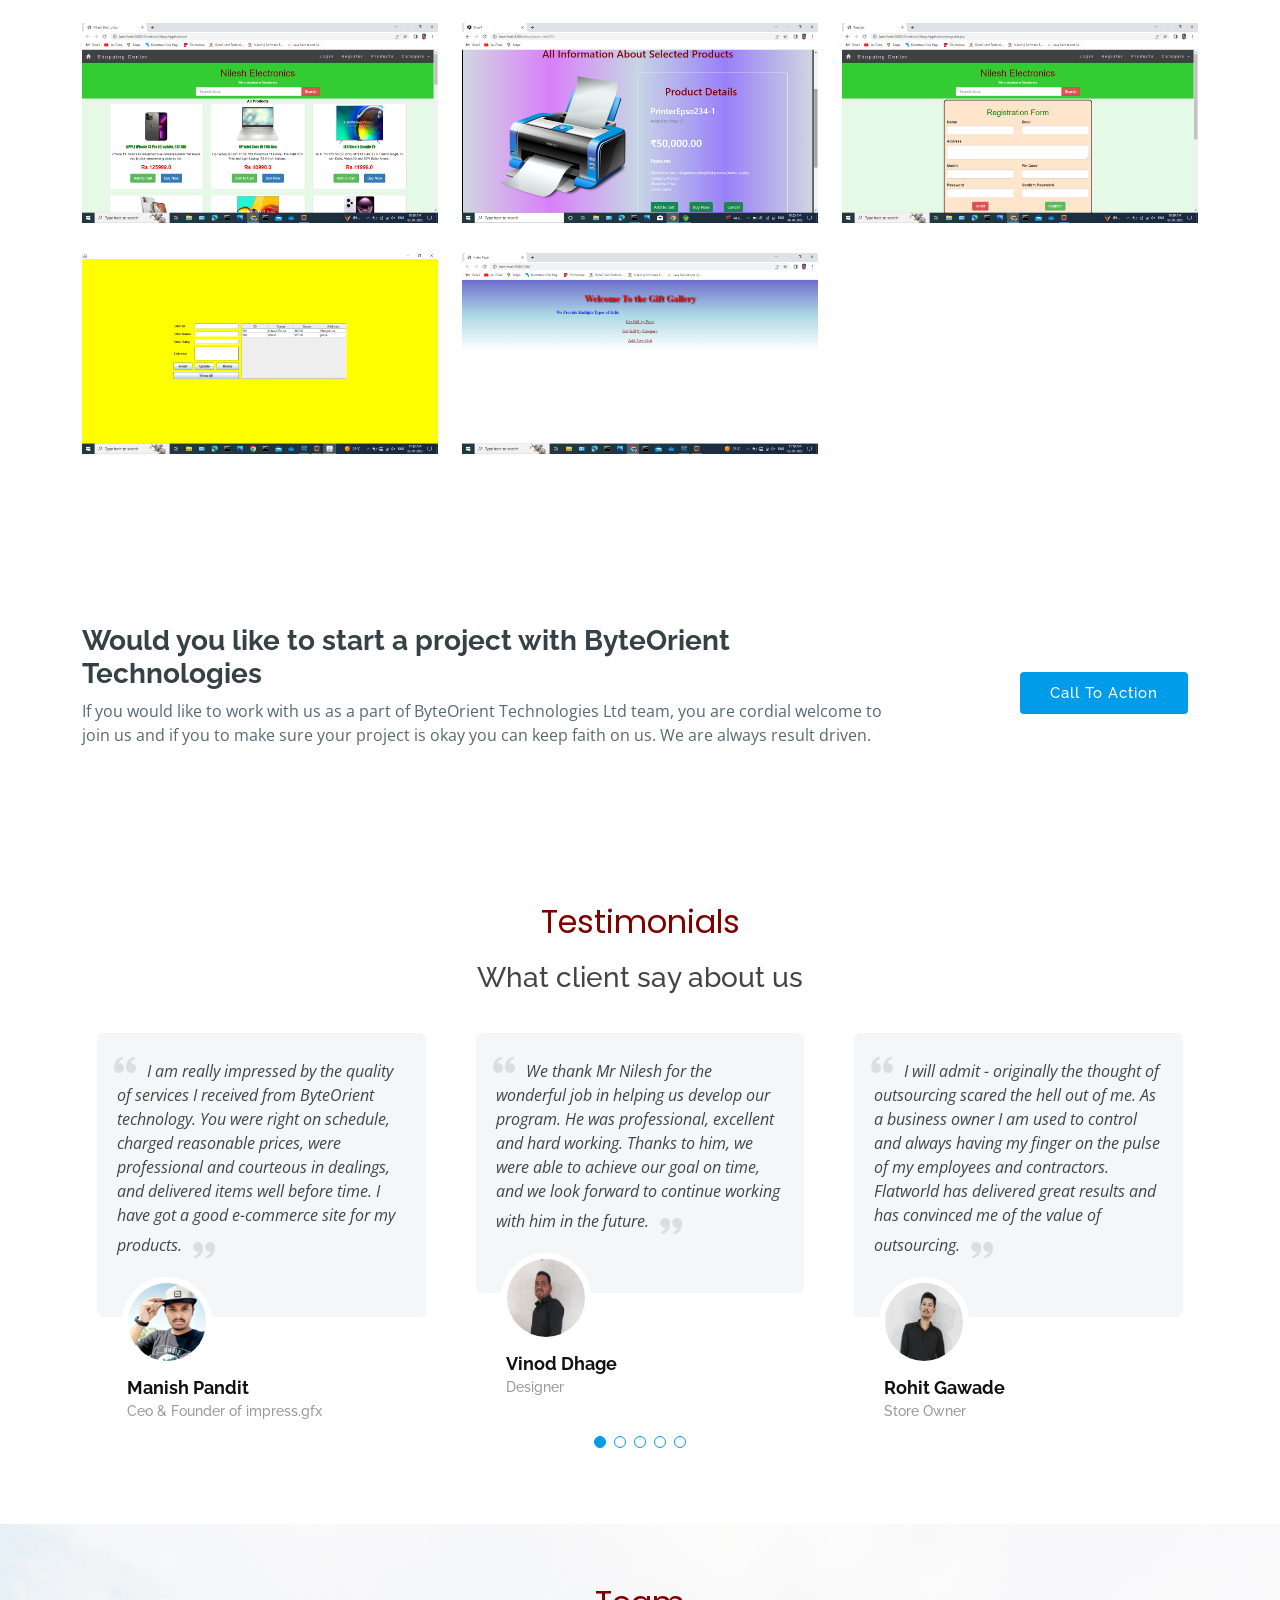
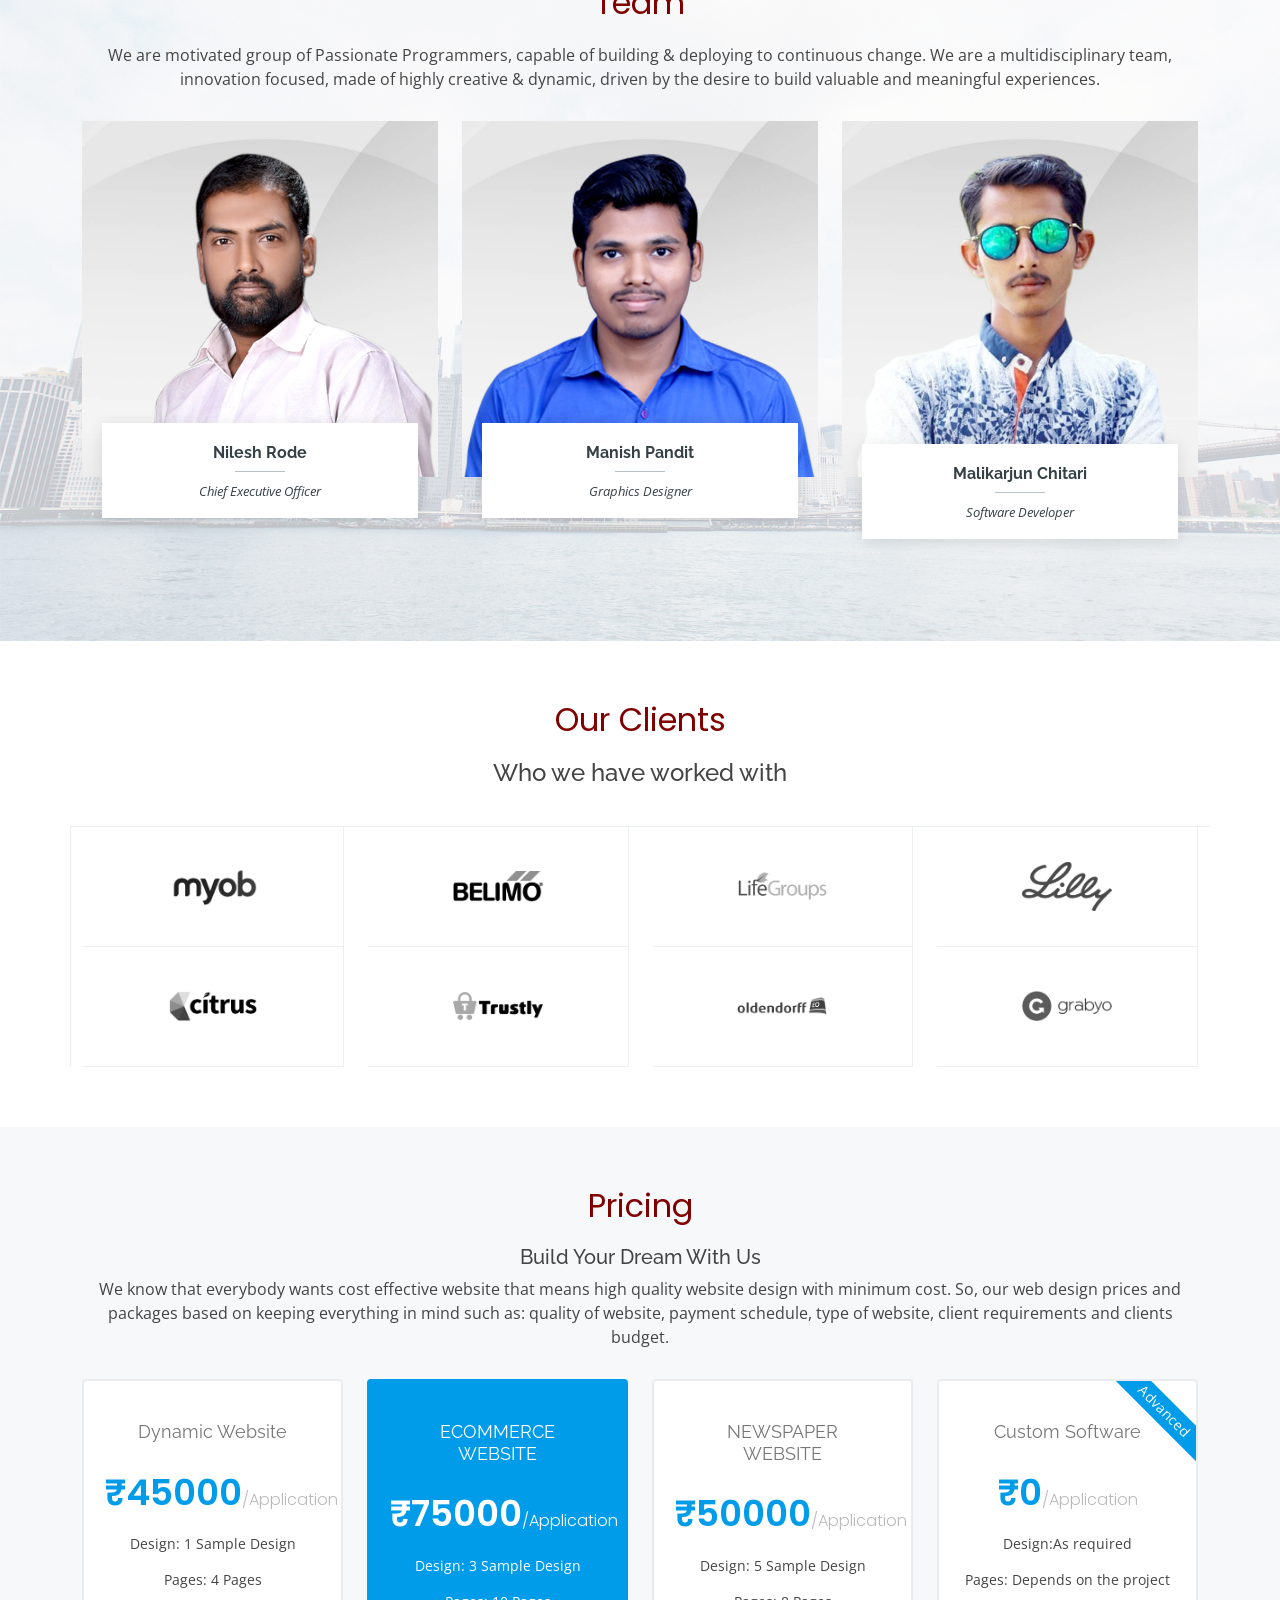
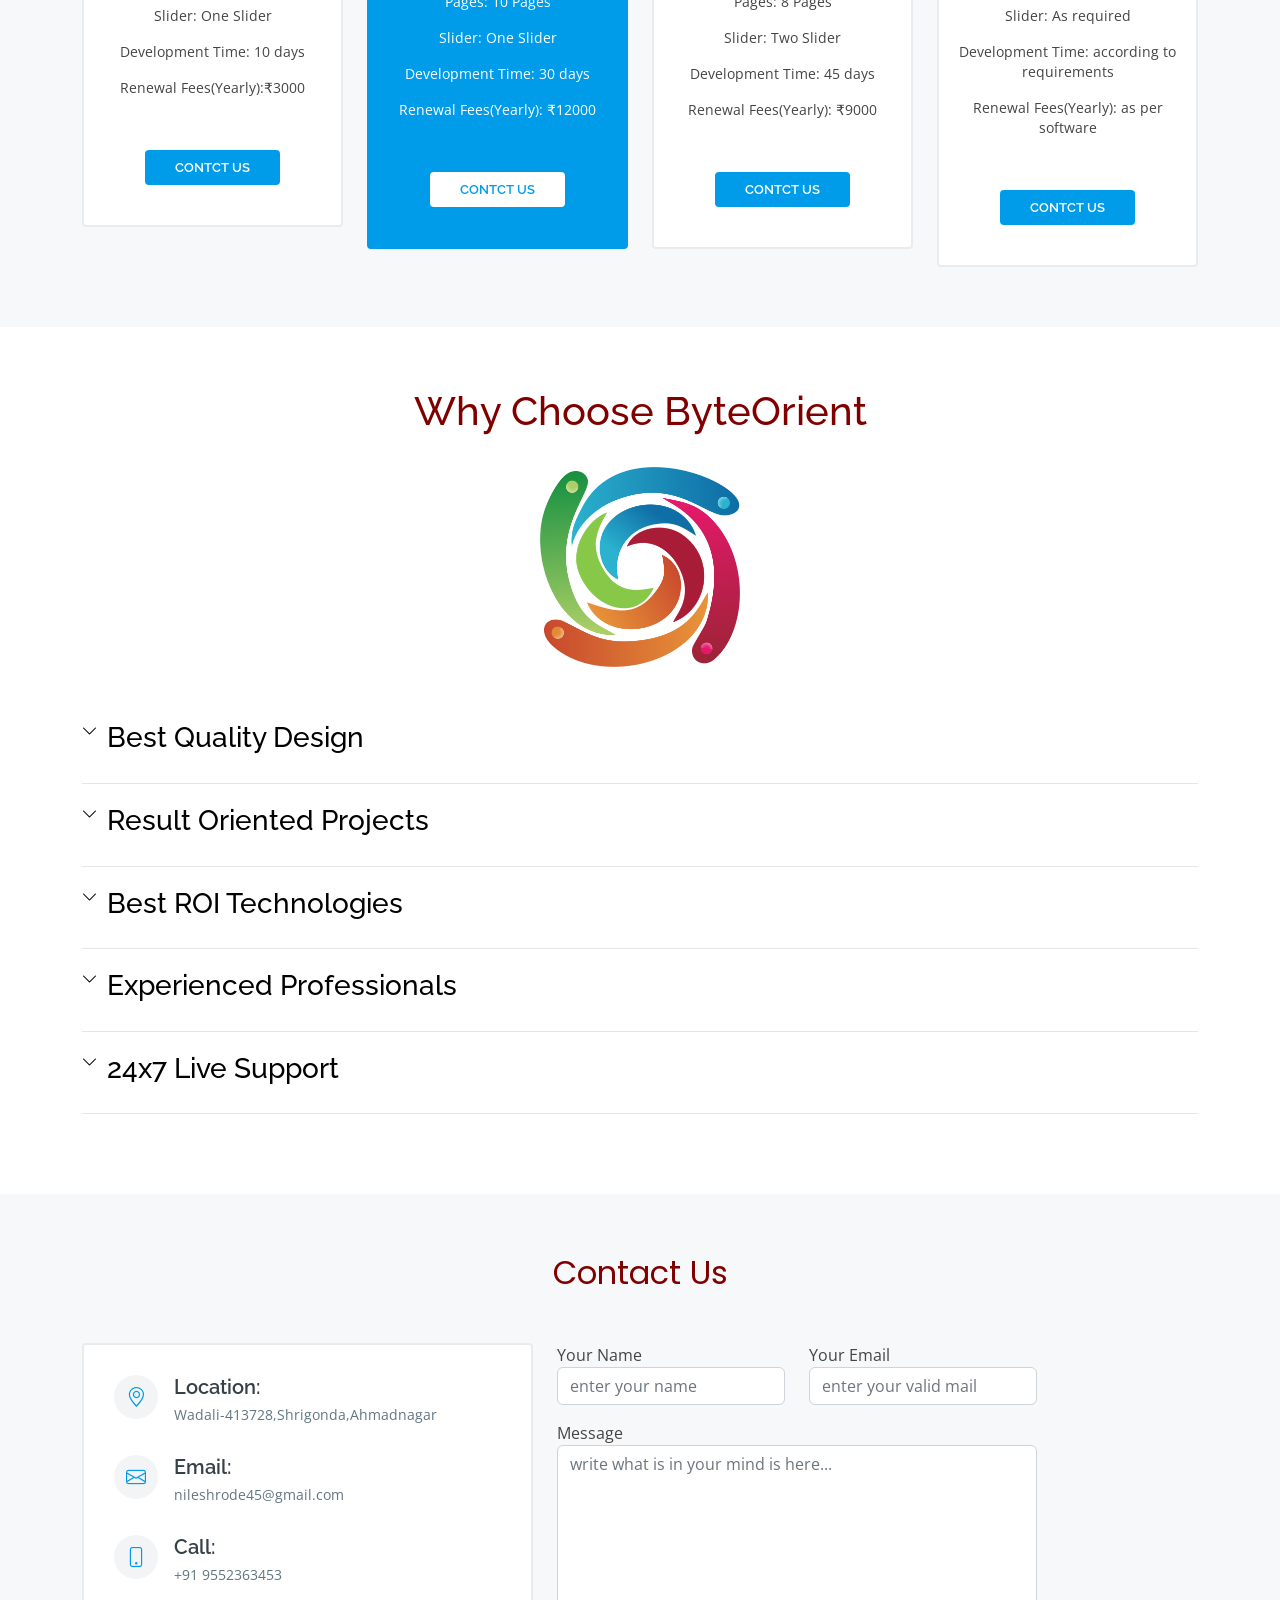
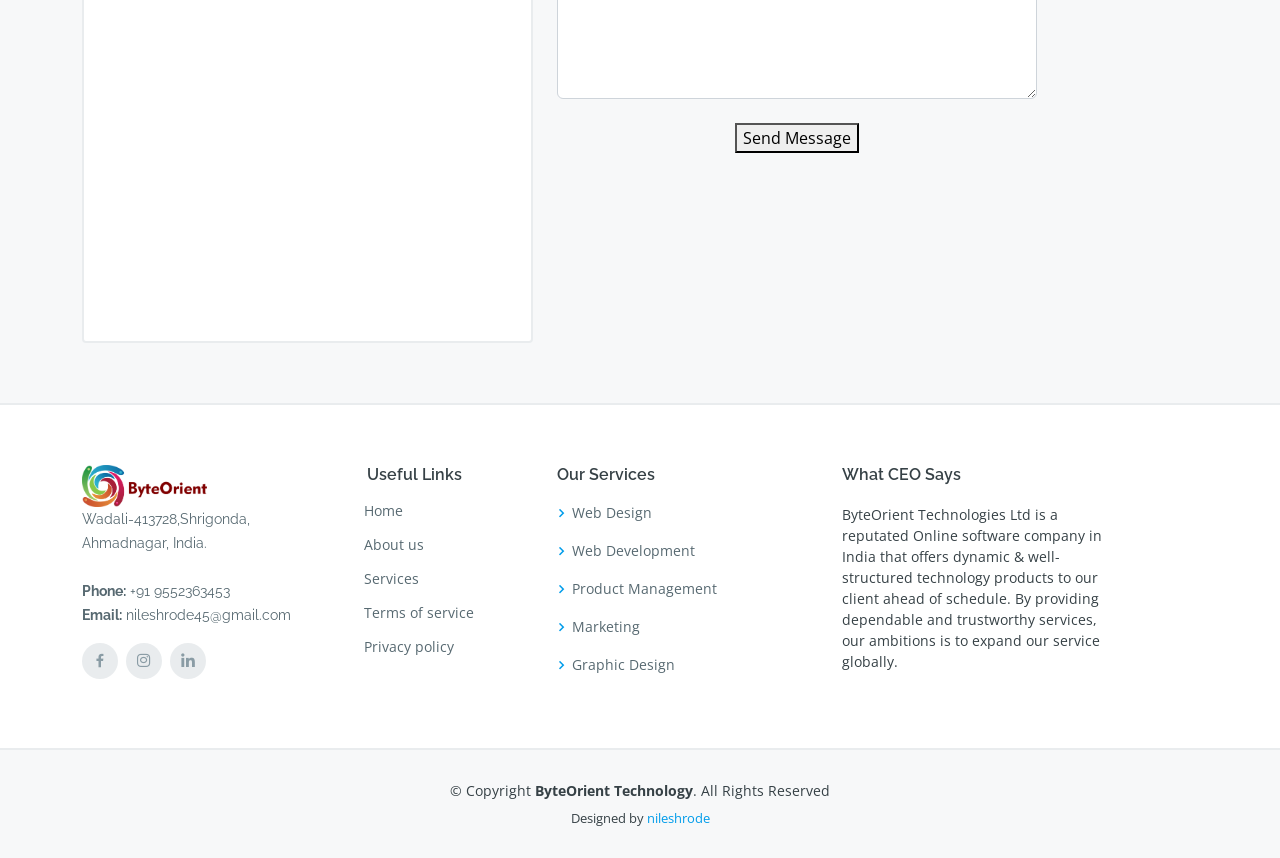
==== commit fcd21d5c: "Update index.html" ====
--- a/index.html
+++ b/index.html
@@ -967,15 +967,15 @@
 
         <div class="section-title" data-aos="fade-up">
 
-         <h1 class="title" style="color: maroon; font-size:40px;">  Why Choose ByteOrient  </h1>
-             <br><br>
+         <h1 class="title" style="color: maroon; font-size:40px;">  Why Choose <Span class="t1" >ByteOrient</Span>   </h1>
+             <br>
           <div  data-aos="fade-left">
             <img  class="rotate"   src="assets/img/ByteORI.png" class="img-fluid" alt=""   width="200" height="200" >
           </div>
 
           
         </div>
-
+<br>
         <ul class="faq-list">
 
           <li>
--- a/assets/css/style.css
+++ b/assets/css/style.css
@@ -1288,6 +1288,40 @@
 /*--------------------------------------------------------------
 # Frequently Asked Questions
 --------------------------------------------------------------*/
+
+.rotate {
+ 
+  top: 50%;
+  left: 50%;
+  width: 200px;
+  height: 200px;
+  
+  -webkit-animation:spin 5s linear infinite;
+  -moz-animation:spin 5s linear infinite;
+  animation:spin 5s linear infinite;
+}
+@-moz-keyframes spin { 
+  100% { -moz-transform: rotate(360deg); } 
+}
+@-webkit-keyframes spin { 
+  100% { -webkit-transform: rotate(360deg); } 
+}
+@keyframes spin { 
+  100% { 
+      -webkit-transform: rotate(360deg); 
+      transform:rotate(360deg); 
+  } 
+}
+
+
+
+
+
+
+
+
+
+
 .faq {
   padding: 60px 0;
 }
@@ -1696,4 +1730,4 @@
   text-align: center;
   font-size: 13px;
   color: #364146;
-}+}
